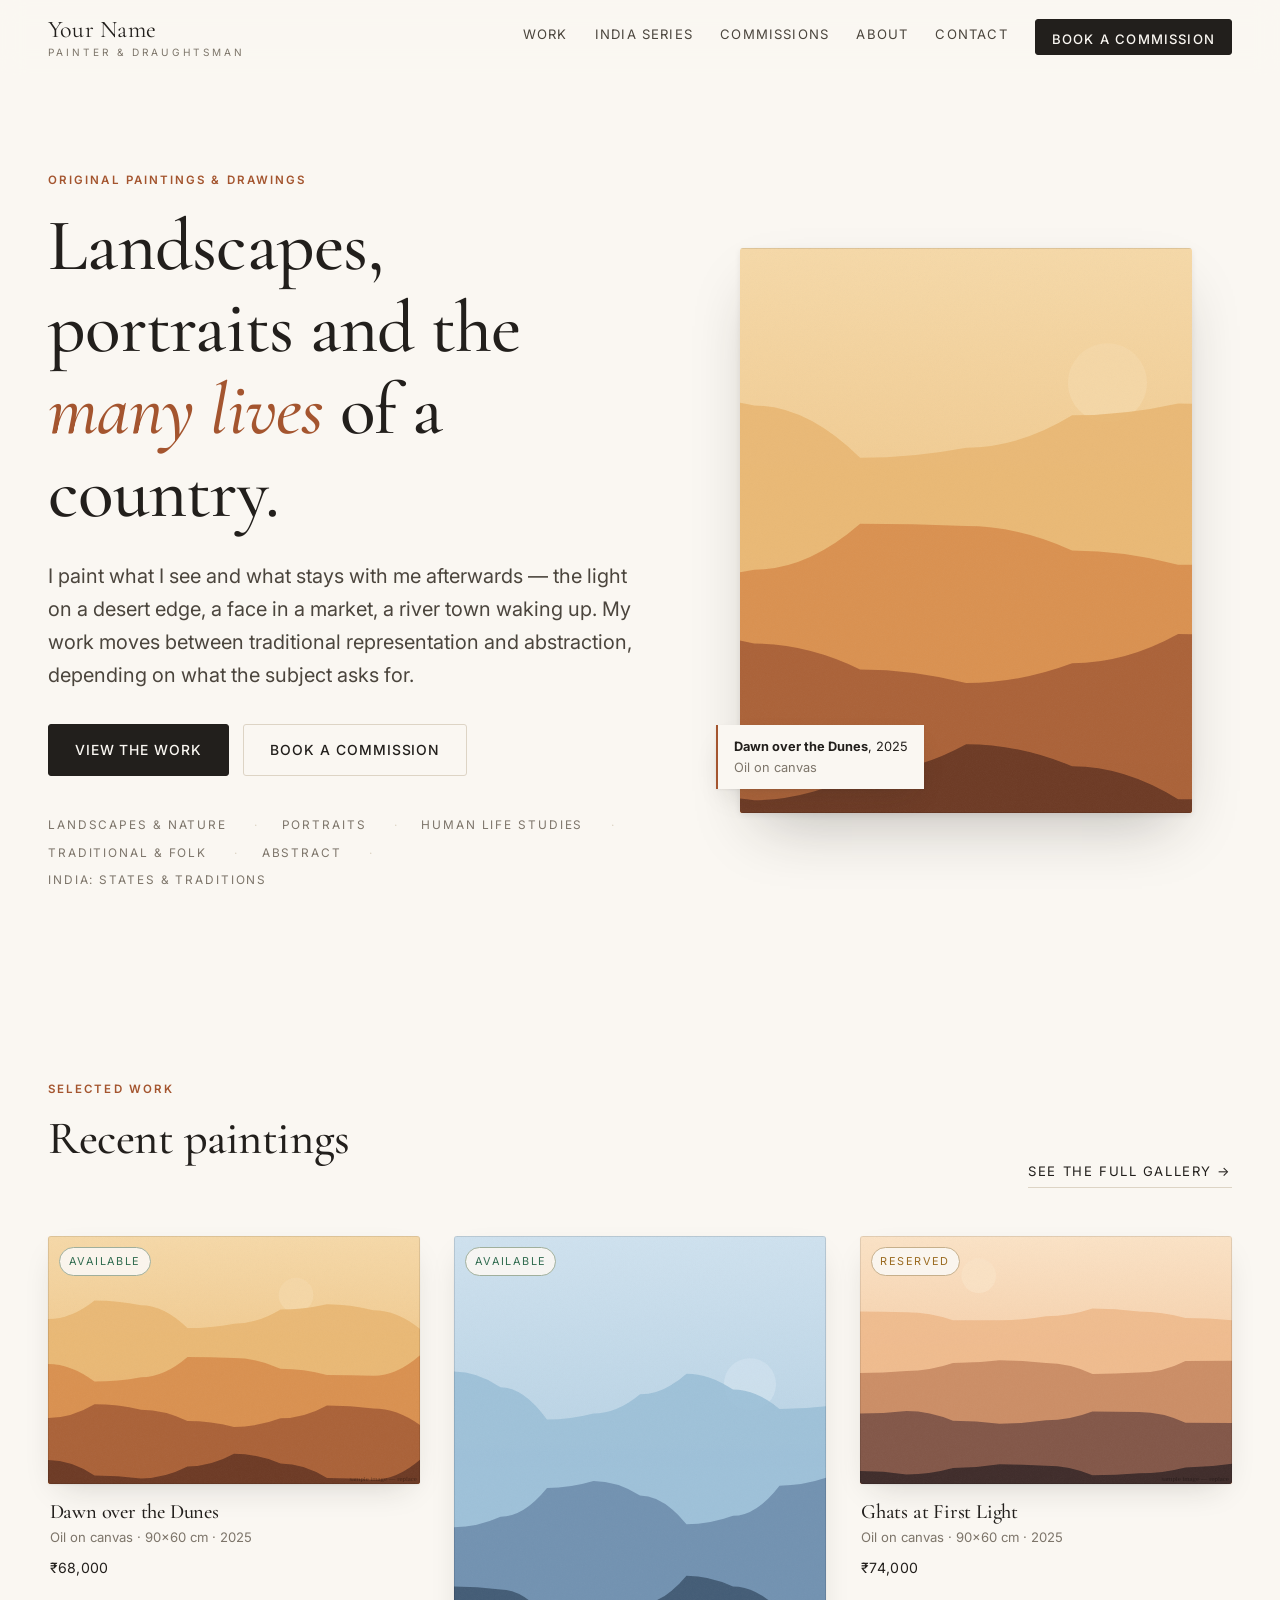
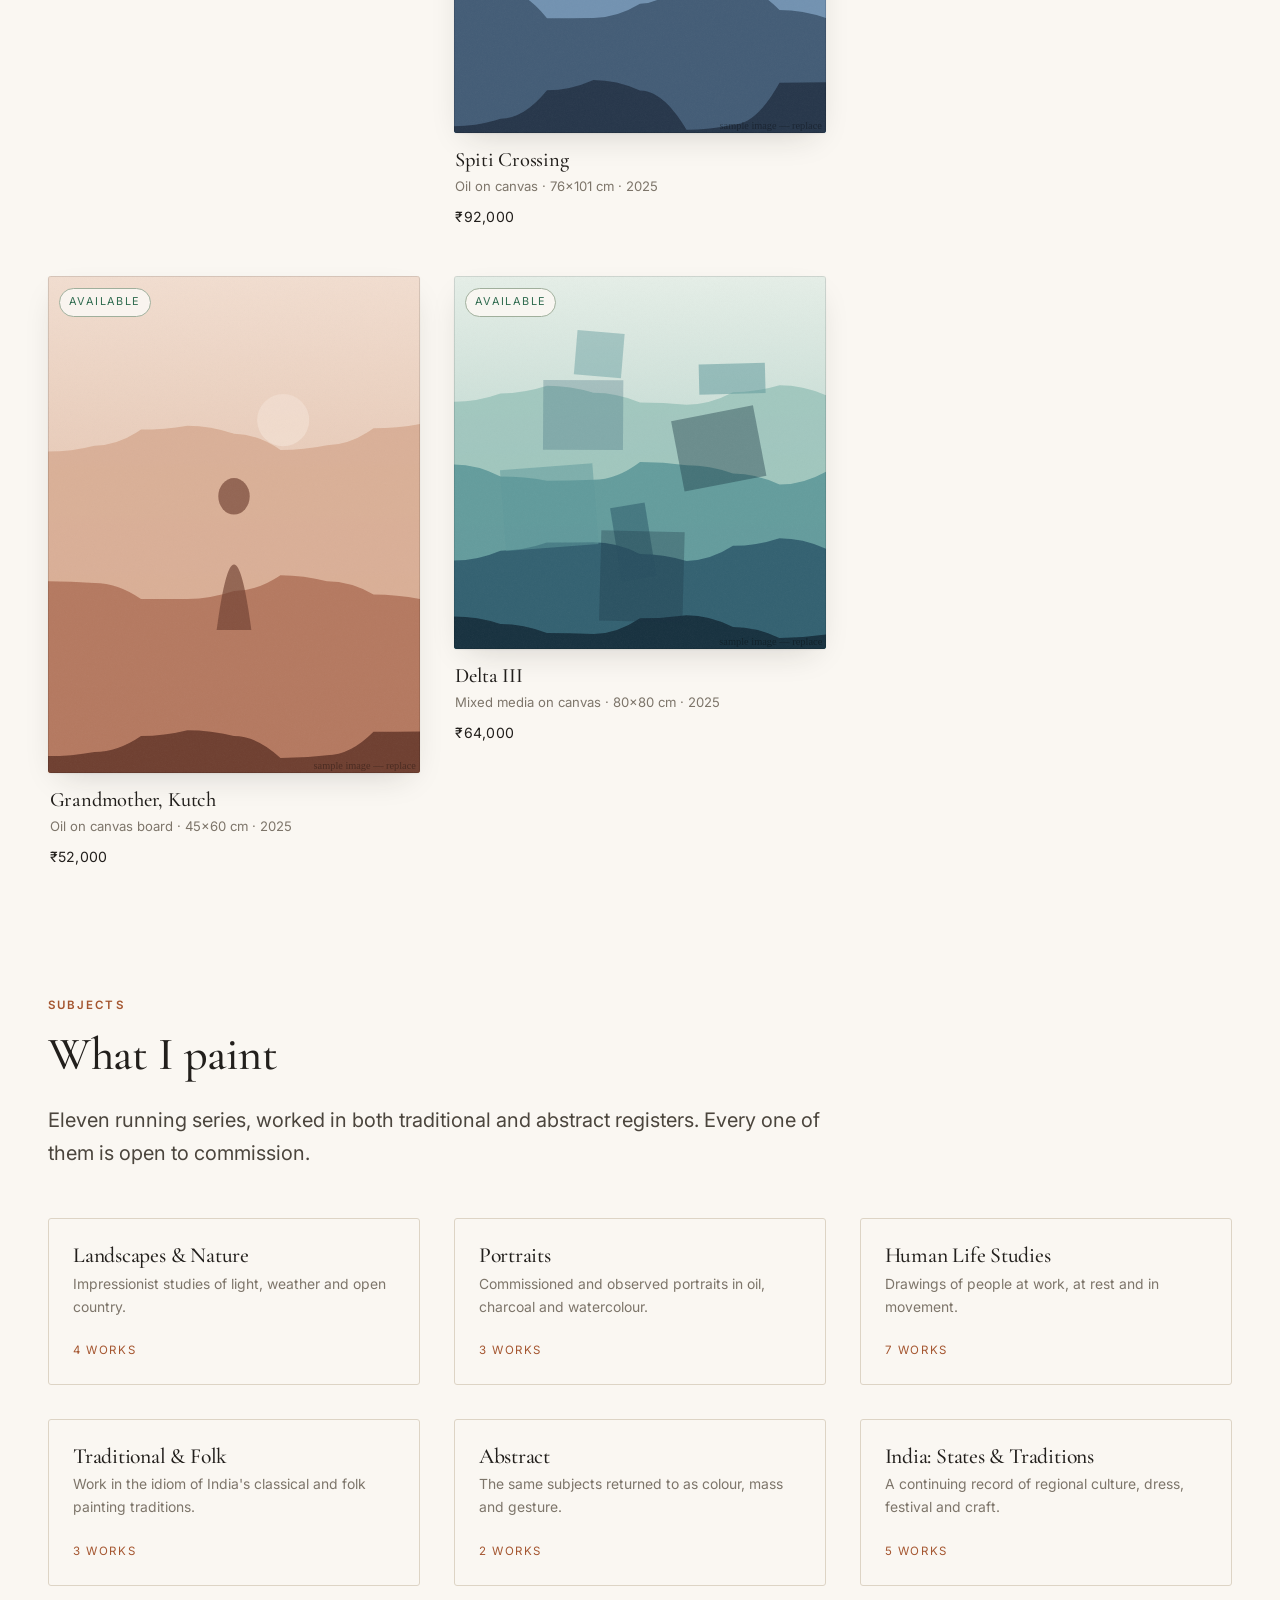
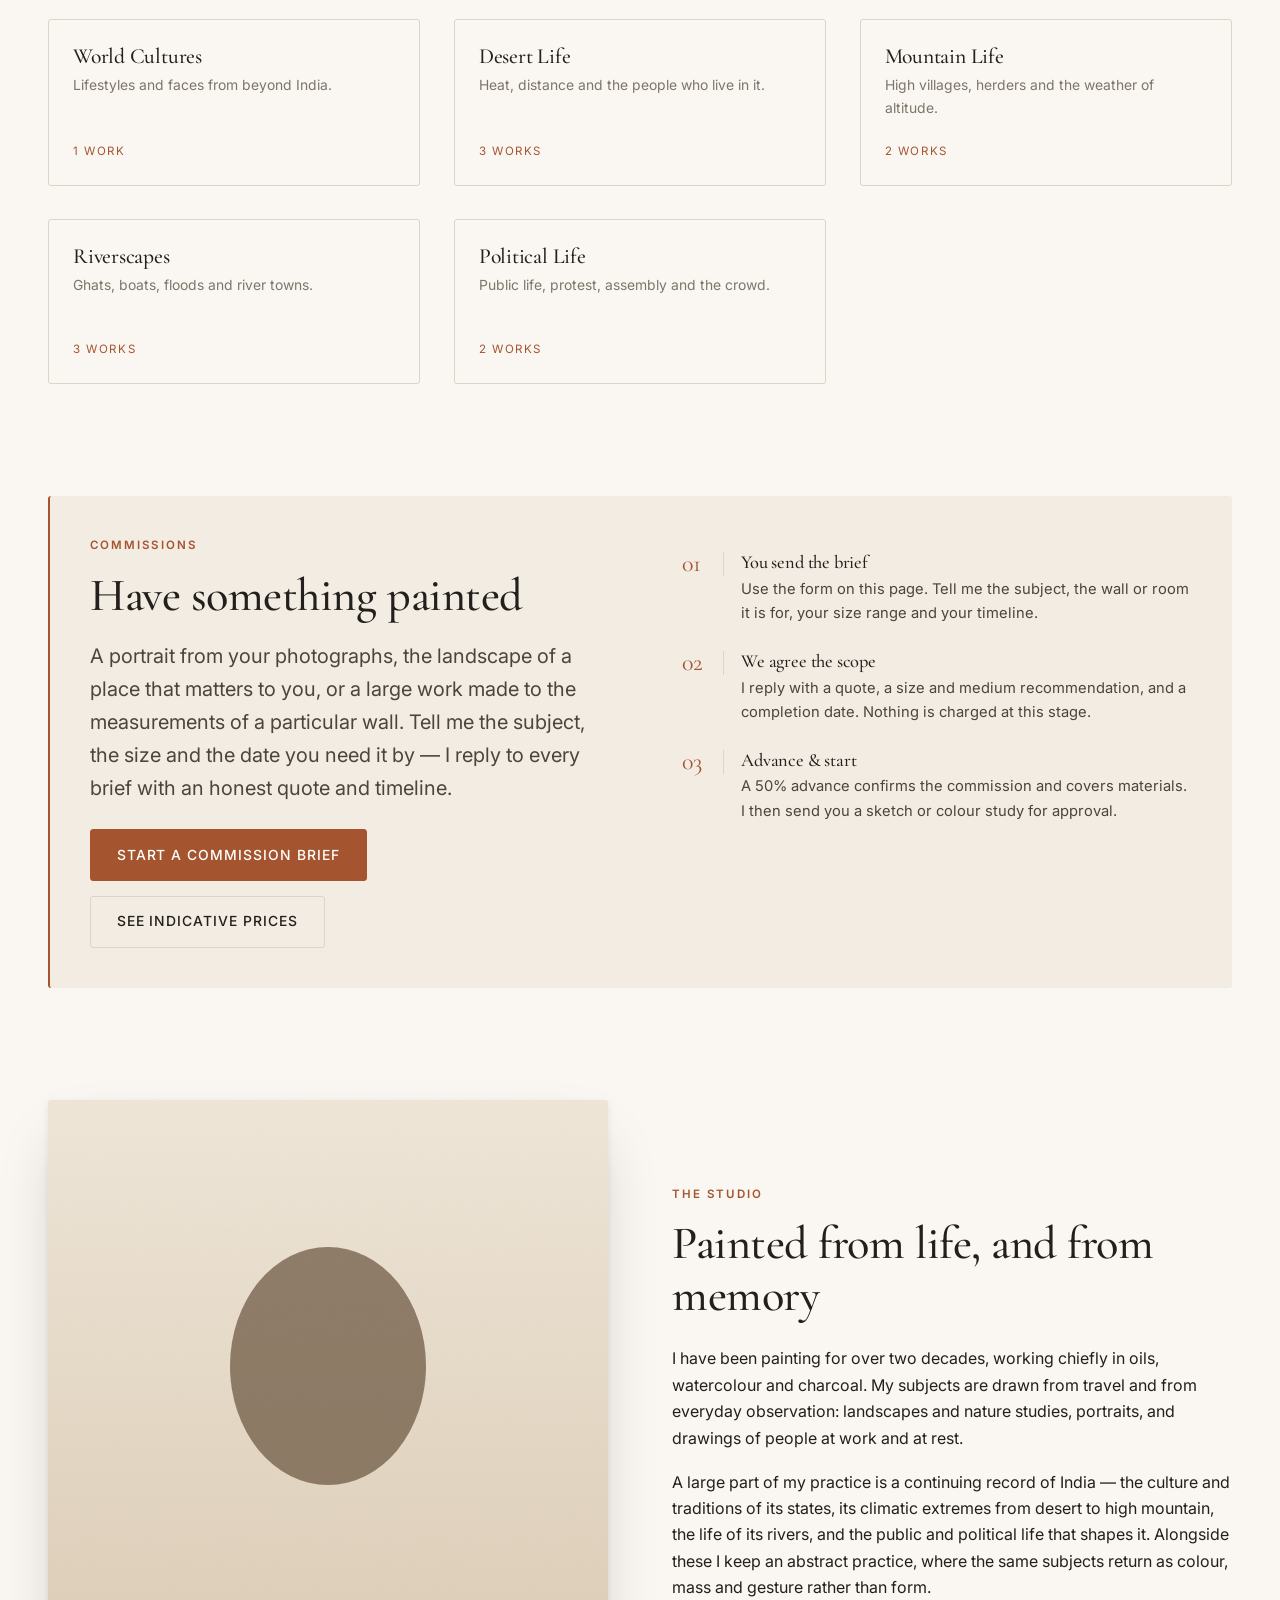
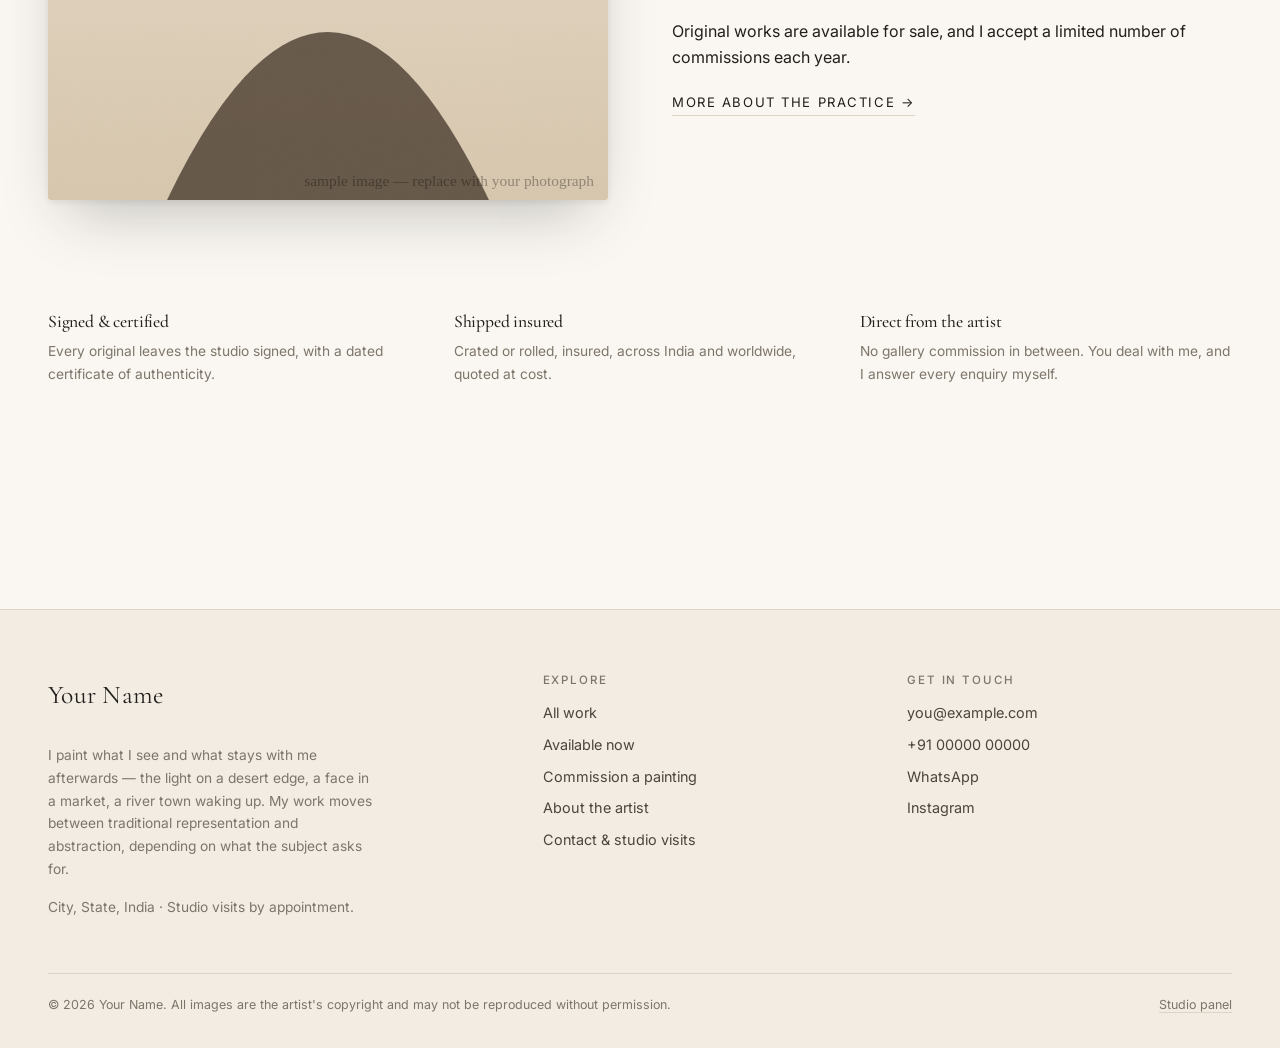
==== site/index.html @ 357b9ee1 "Add artist portfolio site with commission booking and studio panel A complete website for a working " ====
<!doctype html>
<html lang="en">
<head>
  <meta charset="utf-8">
  <meta name="viewport" content="width=device-width, initial-scale=1">
  <title>Original paintings & commissions — landscapes, portraits, Indian life</title>
  <meta name="description" content="Original oil, watercolour and charcoal work: landscapes and nature, portraits, human life studies, India's regional cultures, deserts, mountains, rivers and public life. Works for sale and commissions accepted.">
  <meta property="og:title" content="Original paintings & commissions — landscapes, portraits, Indian life">
  <meta property="og:description" content="Original oil, watercolour and charcoal work: landscapes and nature, portraits, human life studies, India's regional cultures, deserts, mountains, rivers and public life. Works for sale and commissions accepted.">
  <meta property="og:type" content="website">
  <link rel="icon" href="data:image/svg+xml,%3Csvg xmlns='http://www.w3.org/2000/svg' viewBox='0 0 32 32'%3E%3Crect width='32' height='32' fill='%23faf7f2'/%3E%3Ccircle cx='16' cy='13' r='7' fill='%23a4552f'/%3E%3Cpath d='M4 28 Q16 14 28 28 Z' fill='%23221f1c'/%3E%3C/svg%3E">
  <link rel="preconnect" href="https://fonts.googleapis.com">
  <link rel="preconnect" href="https://fonts.gstatic.com" crossorigin>
  <link href="https://fonts.googleapis.com/css2?family=Cormorant+Garamond:ital,wght@0,400;0,500;0,600;1,400&family=Inter:wght@400;500;600&display=swap" rel="stylesheet">
  <link rel="stylesheet" href="assets/css/style.css">
</head>
<body>
<a class="visually-hidden" href="#main">Skip to content</a>

<header class="site-header">
  <div class="wrap site-header__inner">
    <a class="brand" href="index.html">
      <span class="brand__name" data-site="artist.name">Your Name</span>
      <span class="brand__role">Painter &amp; Draughtsman</span>
    </a>
    <button class="nav-toggle" aria-expanded="false" aria-controls="nav" aria-label="Menu">
      <span></span><span></span><span></span>
    </button>
    <nav class="nav" id="nav" aria-label="Main">
      <a href="gallery.html">Work</a>
      <a href="gallery.html?theme=india-states">India Series</a>
      <a href="commission.html">Commissions</a>
      <a href="about.html">About</a>
      <a href="contact.html">Contact</a>
      <a class="btn btn--sm" href="commission.html">Book a Commission</a>
    </nav>
  </div>
</header>

<main id="main">

<section class="hero">
  <div class="wrap hero__grid">
    <div>
      <span class="eyebrow">Original paintings &amp; drawings</span>
      <h1>Landscapes, portraits and the <em>many lives</em> of a country.</h1>
      <p class="lede" data-site="artist.shortBio">
        I paint what I see and what stays with me afterwards.
      </p>
      <div class="hero__actions">
        <a class="btn" href="gallery.html">View the work</a>
        <a class="btn btn--ghost" href="commission.html">Book a commission</a>
      </div>
      <div class="hero__marquee" id="hero-themes"></div>
    </div>
    <figure class="hero__figure" id="hero-figure">
      <img src="images/works/ghats-at-first-light.svg" alt="Featured painting">
      <figcaption class="hero__caption"></figcaption>
    </figure>
  </div>
</section>

<section class="section">
  <div class="wrap">
    <div class="section-head head-row reveal">
      <div>
        <span class="eyebrow">Selected work</span>
        <h2>Recent paintings</h2>
      </div>
      <a class="link-arrow" href="gallery.html">See the full gallery</a>
    </div>
    <div class="grid grid--3" id="featured-grid"></div>
  </div>
</section>

<section class="section">
  <div class="wrap">
    <div class="section-head reveal">
      <span class="eyebrow">Subjects</span>
      <h2>What I paint</h2>
      <p class="lede">Eleven running series, worked in both traditional and abstract registers.
        Every one of them is open to commission.</p>
    </div>
    <div class="grid grid--3" id="theme-grid"></div>
  </div>
</section>

<section class="section">
  <div class="wrap">
    <div class="panel panel--edge reveal">
      <div class="head-row" style="align-items:flex-start">
        <div style="max-width:52ch">
          <span class="eyebrow">Commissions</span>
          <h2 style="margin-bottom:.4em">Have something painted</h2>
          <p class="lede">A portrait from your photographs, the landscape of a place that matters
            to you, or a large work made to the measurements of a particular wall. Tell me the
            subject, the size and the date you need it by — I reply to every brief with an honest
            quote and timeline.</p>
          <div class="hero__actions" style="margin-top:1.5rem">
            <a class="btn btn--accent" href="commission.html">Start a commission brief</a>
            <a class="btn btn--ghost" href="commission.html#pricing">See indicative prices</a>
          </div>
        </div>
        <ol class="steps" style="flex:1;min-width:min(340px,100%)" id="home-steps"></ol>
      </div>
    </div>
  </div>
</section>

<section class="section">
  <div class="wrap">
    <div class="grid grid--2 reveal" style="align-items:center;gap:clamp(2rem,5vw,4rem)">
      <img src="images/ui/artist.svg" alt="The artist in the studio"
           style="border-radius:3px;box-shadow:var(--shadow-lift);aspect-ratio:4/5;object-fit:cover;width:100%"
           data-site-attr="src:artist.portrait|">
      <div>
        <span class="eyebrow">The studio</span>
        <h2>Painted from life, and from memory</h2>
        <div data-site-html="artist.longBio"><p>Bio.</p></div>
        <a class="link-arrow" href="about.html">More about the practice</a>
      </div>
    </div>
  </div>
</section>

<section class="section">
  <div class="wrap">
    <div class="grid grid--3 reveal">
      <div><h3 style="font-size:1.1rem">Signed &amp; certified</h3><p class="small muted">Every original leaves the studio signed, with a dated certificate of authenticity.</p></div>
      <div><h3 style="font-size:1.1rem">Shipped insured</h3><p class="small muted">Crated or rolled, insured, across India and worldwide, quoted at cost.</p></div>
      <div><h3 style="font-size:1.1rem">Direct from the artist</h3><p class="small muted">No gallery commission in between. You deal with me, and I answer every enquiry myself.</p></div>
    </div>
  </div>
</section>
</main>

<footer class="site-footer">
  <div class="wrap">
    <div class="footer__grid">
      <div>
        <p class="brand__name serif" style="font-size:1.6rem" data-site="artist.name">Your Name</p>
        <p class="small muted" style="max-width:36ch" data-site="artist.shortBio">Painter.</p>
        <p class="small muted"><span data-site="artist.location">City, India</span> · <span data-site="artist.studioNote">Studio visits by appointment.</span></p>
      </div>
      <div>
        <h4>Explore</h4>
        <ul class="footer__links">
          <li><a href="gallery.html">All work</a></li>
          <li><a href="gallery.html?status=available">Available now</a></li>
          <li><a href="commission.html">Commission a painting</a></li>
          <li><a href="about.html">About the artist</a></li>
          <li><a href="contact.html">Contact &amp; studio visits</a></li>
        </ul>
      </div>
      <div>
        <h4>Get in touch</h4>
        <ul class="footer__links">
          <li><a data-site-attr="href:contact.email|mailto:" data-site-fill href="mailto:you@example.com">you@example.com</a></li>
          <li><a data-site-attr="href:contact.phone|tel:" data-site-fill href="tel:">Phone</a></li>
          <li><a data-site-attr="href:contact.whatsapp|https://wa.me/" href="#">WhatsApp</a></li>
          <li><a data-site-attr="href:contact.instagram|" href="#">Instagram</a></li>
        </ul>
      </div>
    </div>
    <div class="footer__bottom">
      <span>© <span id="year">2026</span> <span data-site="artist.name">Your Name</span>. All images are the artist's copyright and may not be reproduced without permission.</span>
      <span><a href="admin.html">Studio panel</a></span>
    </div>
  </div>
</footer>

<script src="data/site.js"></script>
<script src="data/artworks.js"></script>
<script src="assets/js/app.js"></script>

<script>
(function () {
  var S = window.Studio, works = S.works();

  // Hero: the newest featured work
  var featured = works.filter(function (w) { return w.featured; });
  var hero = featured[0] || works[0];
  if (hero) {
    var fig = document.getElementById("hero-figure");
    fig.querySelector("img").src = hero.image;
    fig.querySelector("img").alt = hero.title + " — " + hero.medium;
    fig.querySelector("figcaption").innerHTML =
      "<strong>" + S.esc(hero.title) + "</strong>, " + S.esc(hero.year) + "<br>" +
      '<span class="muted">' + S.esc(hero.medium) + "</span>";
    fig.style.cursor = "zoom-in";
    fig.addEventListener("click", function () { S.lightbox(hero.image, hero.title + " — " + hero.medium); });
  }

  // Hero theme list
  document.getElementById("hero-themes").innerHTML =
    (S.site.themes || []).slice(0, 6).map(function (t) { return "<span>" + S.esc(t.name) + "</span>"; }).join("");

  // Featured grid
  var pick = (featured.length ? featured : works).slice(0, 6);
  S.renderCards(document.getElementById("featured-grid"), pick);

  // Theme grid with live counts
  document.getElementById("theme-grid").innerHTML = (S.site.themes || []).map(function (t) {
    var n = S.countByTheme(t.id);
    return '<a class="theme-card reveal" href="gallery.html?theme=' + encodeURIComponent(t.id) + '">' +
      '<div><h3 class="theme-card__name">' + S.esc(t.name) + "</h3>" +
      '<p class="theme-card__blurb">' + S.esc(t.blurb) + "</p></div>" +
      '<span class="theme-card__count">' + (n ? n + (n === 1 ? " work" : " works") : "Open to commission") + "</span></a>";
  }).join("");

  // Commission steps preview
  document.getElementById("home-steps").innerHTML =
    (S.site.commissionSteps || []).slice(0, 3).map(function (s) {
      return '<li class="step"><div><h3>' + S.esc(s.title) + "</h3><p>" + S.esc(s.text) + "</p></div></li>";
    }).join("");

  S.reveal(document);
})();
</script>

</body>
</html>
---- site/assets/css/style.css ----
/* =============================================================================
   Studio site — design system
   A quiet gallery aesthetic: warm paper, ink text, one earth accent.
   The paintings supply the colour; the interface stays out of their way.
   ========================================================================== */

/* --- Tokens ------------------------------------------------------------- */
:root {
  --paper:        #faf7f2;
  --paper-2:      #f2ece2;
  --paper-3:      #e8e0d3;
  --ink:          #221f1c;
  --ink-2:        #4b453d;
  --ink-3:        #7d756a;
  --rule:         #ddd4c5;
  --accent:       #a4552f;   /* terracotta */
  --accent-soft:  #f0dfd3;
  --gold:         #9a7b3f;
  --ok:           #2f6b4f;
  --warn:         #9a6a1f;
  --shadow:       0 1px 2px rgba(34,31,28,.06), 0 12px 32px -12px rgba(34,31,28,.18);
  --shadow-lift:  0 2px 6px rgba(34,31,28,.08), 0 28px 60px -20px rgba(34,31,28,.28);

  --serif: "Cormorant Garamond", Georgia, "Times New Roman", serif;
  --sans:  "Inter", -apple-system, BlinkMacSystemFont, "Segoe UI", Roboto, "Helvetica Neue", Arial, sans-serif;

  --wrap: 1200px;
  --gutter: clamp(1.15rem, 4vw, 3rem);
  --radius: 3px;
  --t: 240ms cubic-bezier(.4, 0, .2, 1);
}

@media (prefers-color-scheme: dark) {
  :root:not([data-theme="light"]) {
    --paper: #16140f; --paper-2: #1e1b16; --paper-3: #262119;
    --ink: #f0ebe2; --ink-2: #c9c1b4; --ink-3: #948b7d;
    --rule: #332d24; --accent: #d9834f; --accent-soft: #3a2a1e;
    --gold: #c4a464; --ok: #6bbf94; --warn: #d9a441;
    --shadow: 0 1px 2px rgba(0,0,0,.5), 0 12px 32px -12px rgba(0,0,0,.7);
    --shadow-lift: 0 2px 6px rgba(0,0,0,.5), 0 28px 60px -20px rgba(0,0,0,.8);
  }
}

/* --- Reset -------------------------------------------------------------- */
*, *::before, *::after { box-sizing: border-box; }
/* class rules like .btn set display, which would otherwise beat the browser's
   own [hidden] rule and leave "hidden" elements on screen. */
[hidden] { display: none !important; }
html { -webkit-text-size-adjust: 100%; scroll-behavior: smooth; }
@media (prefers-reduced-motion: reduce) {
  html { scroll-behavior: auto; }
  *, *::before, *::after { animation-duration: .01ms !important; transition-duration: .01ms !important; }
}
body {
  margin: 0; background: var(--paper); color: var(--ink);
  font-family: var(--sans); font-size: 16px; line-height: 1.65;
  -webkit-font-smoothing: antialiased; overflow-x: hidden;
}
img, svg, video { max-width: 100%; height: auto; display: block; }
a { color: inherit; text-decoration-color: var(--rule); text-underline-offset: .22em; }
a:hover { text-decoration-color: var(--accent); }
button, input, select, textarea { font: inherit; color: inherit; }
:focus-visible { outline: 2px solid var(--accent); outline-offset: 3px; border-radius: 2px; }

/* --- Typography --------------------------------------------------------- */
h1, h2, h3, h4 { font-family: var(--serif); font-weight: 500; line-height: 1.12; margin: 0 0 .5em; letter-spacing: -.01em; }
h1 { font-size: clamp(2.4rem, 6.5vw, 4.6rem); }
h2 { font-size: clamp(1.85rem, 4vw, 2.9rem); }
h3 { font-size: clamp(1.25rem, 2.2vw, 1.6rem); }
p  { margin: 0 0 1.1em; }
.lede { font-size: clamp(1.05rem, 1.7vw, 1.25rem); color: var(--ink-2); max-width: 62ch; }
.eyebrow {
  font-size: .72rem; letter-spacing: .18em; text-transform: uppercase;
  color: var(--accent); font-weight: 600; margin: 0 0 .9rem; display: block;
}
.muted { color: var(--ink-3); }
.small { font-size: .86rem; }
.serif { font-family: var(--serif); }
.center { text-align: center; }
.visually-hidden {
  position: absolute; width: 1px; height: 1px; padding: 0; margin: -1px;
  overflow: hidden; clip: rect(0 0 0 0); white-space: nowrap; border: 0;
}

/* --- Layout ------------------------------------------------------------- */
.wrap { width: min(var(--wrap), 100% - var(--gutter) * 2); margin-inline: auto; }
.wrap-narrow { width: min(760px, 100% - var(--gutter) * 2); margin-inline: auto; }
.section { padding: clamp(3.5rem, 9vw, 7rem) 0; }
.section + .section { padding-top: 0; }
.section-head { margin-bottom: clamp(1.8rem, 4vw, 3rem); }
.section-head .lede { margin-bottom: 0; }
.head-row { display: flex; align-items: flex-end; justify-content: space-between; gap: 2rem; flex-wrap: wrap; }
.rule { border: 0; border-top: 1px solid var(--rule); margin: 0; }
.stack > * + * { margin-top: 1.1rem; }

/* --- Buttons ------------------------------------------------------------ */
.btn {
  display: inline-flex; align-items: center; justify-content: center; gap: .55rem;
  padding: .85rem 1.6rem; border: 1px solid var(--ink); border-radius: var(--radius);
  background: var(--ink); color: var(--paper); cursor: pointer;
  font-size: .87rem; letter-spacing: .07em; text-transform: uppercase; font-weight: 500;
  text-decoration: none; transition: background var(--t), color var(--t), border-color var(--t), transform var(--t);
}
.btn:hover { background: var(--accent); border-color: var(--accent); color: #fff; transform: translateY(-1px); }
.btn--ghost { background: transparent; color: var(--ink); border-color: var(--rule); }
.btn--ghost:hover { background: transparent; border-color: var(--accent); color: var(--accent); }
.btn--accent { background: var(--accent); border-color: var(--accent); color: #fff; }
.btn--accent:hover { background: var(--ink); border-color: var(--ink); }
.btn--sm { padding: .55rem 1rem; font-size: .74rem; }
.btn[disabled], .btn[aria-disabled="true"] { opacity: .5; pointer-events: none; }
.link-arrow {
  font-size: .82rem; letter-spacing: .12em; text-transform: uppercase;
  text-decoration: none; border-bottom: 1px solid var(--rule); padding-bottom: .28rem;
  white-space: nowrap; transition: border-color var(--t), color var(--t);
}
.link-arrow:hover { color: var(--accent); border-color: var(--accent); }
.link-arrow::after { content: " →"; }

/* --- Header ------------------------------------------------------------- */
.site-header {
  position: sticky; top: 0; z-index: 60;
  background: color-mix(in srgb, var(--paper) 88%, transparent);
  backdrop-filter: blur(12px); border-bottom: 1px solid transparent;
  transition: border-color var(--t), background var(--t);
}
.site-header.is-stuck { border-bottom-color: var(--rule); }
.site-header__inner { display: flex; align-items: center; justify-content: space-between; gap: 1.5rem; padding: 1.05rem 0; }
.brand { display: flex; flex-direction: column; text-decoration: none; line-height: 1.05; }
.brand__name { font-family: var(--serif); font-size: 1.5rem; letter-spacing: .01em; }
.brand__role { font-size: .63rem; letter-spacing: .3em; text-transform: uppercase; color: var(--ink-3); margin-top: .3rem; }
.nav { display: flex; align-items: center; gap: 1.7rem; }
.nav a {
  text-decoration: none; font-size: .82rem; letter-spacing: .09em; text-transform: uppercase;
  color: var(--ink-2); padding-bottom: .2rem; border-bottom: 1px solid transparent; transition: color var(--t), border-color var(--t);
}
.nav a:hover, .nav a[aria-current="page"] { color: var(--ink); border-bottom-color: var(--accent); }
/* the call-to-action in the header is a button first and a nav link second */
.nav a.btn { color: var(--paper); border-bottom-color: var(--ink); }
.nav a.btn:hover, .nav a.btn[aria-current="page"] { color: #fff; border-bottom-color: var(--accent); }
.nav-toggle { display: none; background: none; border: 1px solid var(--rule); border-radius: var(--radius); padding: .5rem .7rem; cursor: pointer; }
.nav-toggle span { display: block; width: 18px; height: 1.5px; background: var(--ink); }
.nav-toggle span + span { margin-top: 4px; }
@media (max-width: 900px) {
  .nav-toggle { display: block; }
  .nav {
    position: fixed; inset: 64px 0 auto; flex-direction: column; align-items: flex-start;
    gap: 0; background: var(--paper); border-bottom: 1px solid var(--rule);
    padding: .5rem var(--gutter) 1.5rem; transform: translateY(-120%); transition: transform var(--t);
    max-height: calc(100vh - 64px); overflow-y: auto;
  }
  .nav.is-open { transform: translateY(0); }
  .nav a { width: 100%; padding: .95rem 0; border-bottom: 1px solid var(--rule); font-size: .95rem; }
  .nav .btn { margin-top: 1rem; width: 100%; }
}

/* --- Hero --------------------------------------------------------------- */
.hero { position: relative; padding: clamp(3rem, 8vw, 6rem) 0 clamp(2.5rem, 6vw, 5rem); }
.hero__grid { display: grid; grid-template-columns: 1.05fr .95fr; gap: clamp(2rem, 5vw, 4.5rem); align-items: center; }
@media (max-width: 900px) { .hero__grid { grid-template-columns: 1fr; } }
.hero h1 { margin-bottom: .35em; }
.hero h1 em { font-style: italic; color: var(--accent); }
.hero__actions { display: flex; gap: .9rem; flex-wrap: wrap; margin-top: 2rem; }
.hero__figure { position: relative; }
.hero__figure img {
  width: 100%; aspect-ratio: 4 / 5; object-fit: cover;
  box-shadow: var(--shadow-lift); border-radius: var(--radius);
}
.hero__caption {
  position: absolute; left: -1.5rem; bottom: 1.5rem; background: var(--paper);
  border-left: 2px solid var(--accent); padding: .7rem 1rem; box-shadow: var(--shadow);
  font-size: .8rem; max-width: 62%;
}
@media (max-width: 560px) { .hero__caption { left: 0; max-width: 88%; } }
.hero__marquee {
  display: flex; flex-wrap: wrap; gap: .5rem 1.4rem; margin-top: 2.5rem;
  font-size: .74rem; letter-spacing: .16em; text-transform: uppercase; color: var(--ink-3);
}
.hero__marquee span::after { content: " ·"; margin-left: 1.4rem; color: var(--rule); }
.hero__marquee span:last-child::after { content: ""; }

/* --- Gallery grid ------------------------------------------------------- */
.grid { display: grid; gap: clamp(1.2rem, 2.6vw, 2.2rem); grid-template-columns: repeat(auto-fill, minmax(min(280px, 100%), 1fr)); }
.grid--3 { grid-template-columns: repeat(auto-fill, minmax(min(320px, 100%), 1fr)); }
.grid--2 { grid-template-columns: repeat(auto-fill, minmax(min(420px, 100%), 1fr)); }

.card { display: flex; flex-direction: column; text-decoration: none; }
.card__frame {
  position: relative; overflow: hidden; background: var(--paper-2);
  border-radius: var(--radius); box-shadow: var(--shadow);
}
.card__frame img { width: 100%; transition: transform 700ms cubic-bezier(.2,.8,.2,1); }
.card:hover .card__frame img { transform: scale(1.035); }
.card__frame::after {
  content: ""; position: absolute; inset: 0; box-shadow: inset 0 0 0 1px rgba(0,0,0,.06);
  border-radius: var(--radius); pointer-events: none;
}
.card__body { padding: .95rem .1rem 0; }
.card__title { font-family: var(--serif); font-size: 1.28rem; line-height: 1.2; margin: 0 0 .2rem; }
.card__meta { font-size: .82rem; color: var(--ink-3); margin: 0; }
.card__price { font-size: .88rem; margin-top: .45rem; letter-spacing: .02em; }
.card__price .sold { color: var(--ink-3); }

.tag {
  display: inline-flex; align-items: center; gap: .35rem; font-size: .68rem;
  letter-spacing: .13em; text-transform: uppercase; padding: .28rem .55rem;
  border: 1px solid var(--rule); border-radius: 999px; color: var(--ink-3); background: var(--paper);
}
.tag--available { color: var(--ok); border-color: color-mix(in srgb, var(--ok) 35%, var(--rule)); }
.tag--sold { color: var(--ink-3); }
.tag--reserved { color: var(--warn); border-color: color-mix(in srgb, var(--warn) 35%, var(--rule)); }
.tag--nfs { color: var(--ink-3); }
.card__frame .tag { position: absolute; top: .7rem; left: .7rem; background: color-mix(in srgb, var(--paper) 92%, transparent); backdrop-filter: blur(6px); }

/* --- Theme grid --------------------------------------------------------- */
.theme-card {
  display: flex; flex-direction: column; justify-content: space-between; gap: 1.4rem;
  padding: 1.5rem; border: 1px solid var(--rule); border-radius: var(--radius);
  text-decoration: none; background: var(--paper); transition: border-color var(--t), transform var(--t), box-shadow var(--t);
  min-height: 165px;
}
.theme-card:hover { border-color: var(--accent); transform: translateY(-2px); box-shadow: var(--shadow); }
.theme-card__name { font-family: var(--serif); font-size: 1.35rem; margin: 0 0 .35rem; }
.theme-card__blurb { font-size: .87rem; color: var(--ink-3); margin: 0; }
.theme-card__count { font-size: .72rem; letter-spacing: .14em; text-transform: uppercase; color: var(--accent); }

/* --- Filter bar --------------------------------------------------------- */
.filters { border-block: 1px solid var(--rule); padding: 1.1rem 0; margin-bottom: 2.2rem; position: sticky; top: 66px; background: color-mix(in srgb, var(--paper) 94%, transparent); backdrop-filter: blur(10px); z-index: 40; }
.filters__row { display: flex; align-items: center; gap: .6rem; flex-wrap: wrap; }
.chip {
  border: 1px solid var(--rule); background: transparent; border-radius: 999px;
  padding: .45rem .95rem; font-size: .78rem; cursor: pointer; color: var(--ink-2);
  transition: all var(--t); white-space: nowrap;
}
.chip:hover { border-color: var(--accent); color: var(--accent); }
.chip[aria-pressed="true"] { background: var(--ink); border-color: var(--ink); color: var(--paper); }
.select, .input, .textarea {
  border: 1px solid var(--rule); background: var(--paper); border-radius: var(--radius);
  padding: .6rem .8rem; font-size: .87rem; transition: border-color var(--t), box-shadow var(--t);
}
.select:focus, .input:focus, .textarea:focus { border-color: var(--accent); box-shadow: 0 0 0 3px var(--accent-soft); outline: none; }
.filters__count { margin-left: auto; font-size: .8rem; color: var(--ink-3); }
@media (max-width: 700px) { .filters { position: static; } .filters__count { margin-left: 0; width: 100%; } }

/* --- Artwork detail ----------------------------------------------------- */
.work { display: grid; grid-template-columns: minmax(0, 1.25fr) minmax(0, .75fr); gap: clamp(2rem, 5vw, 4.5rem); align-items: start; }
@media (max-width: 900px) { .work { grid-template-columns: 1fr; } }
.work__image { position: relative; background: var(--paper-2); border-radius: var(--radius); box-shadow: var(--shadow-lift); overflow: hidden; cursor: zoom-in; }
.work__aside { position: sticky; top: 100px; }
@media (max-width: 900px) { .work__aside { position: static; } }
.spec { width: 100%; border-collapse: collapse; margin: 1.4rem 0; font-size: .9rem; }
.spec th, .spec td { text-align: left; padding: .62rem 0; border-bottom: 1px solid var(--rule); vertical-align: top; }
.spec th { font-weight: 500; color: var(--ink-3); width: 40%; font-size: .8rem; letter-spacing: .06em; text-transform: uppercase; }
.price-line { font-family: var(--serif); font-size: 2rem; margin: .3rem 0 .1rem; }
.terms { font-size: .82rem; color: var(--ink-3); padding-left: 1.1rem; margin: 1.2rem 0 0; }
.terms li { margin-bottom: .35rem; }

/* --- Forms -------------------------------------------------------------- */
.form { display: grid; gap: 1.6rem; }
.fieldset { border: 0; padding: 0; margin: 0; display: grid; gap: 1rem; }
.fieldset__legend {
  font-size: .72rem; letter-spacing: .18em; text-transform: uppercase; color: var(--accent);
  font-weight: 600; padding: 0; margin-bottom: .2rem;
}
.field { display: grid; gap: .4rem; }
.field > label, .field > .field__label { font-size: .84rem; color: var(--ink-2); font-weight: 500; }
.field .hint { font-size: .78rem; color: var(--ink-3); }
.field .input, .field .select, .field .textarea { width: 100%; }
.textarea { min-height: 130px; resize: vertical; font-family: inherit; }
.row { display: grid; gap: 1rem; grid-template-columns: 1fr 1fr; }
.row--3 { grid-template-columns: repeat(3, 1fr); }
@media (max-width: 640px) { .row, .row--3 { grid-template-columns: 1fr; } }
.choices { display: flex; flex-wrap: wrap; gap: .5rem; }
.choice { position: relative; }
.choice input { position: absolute; opacity: 0; inset: 0; cursor: pointer; }
.choice span {
  display: block; border: 1px solid var(--rule); border-radius: 999px; padding: .5rem 1rem;
  font-size: .82rem; cursor: pointer; transition: all var(--t);
}
.choice input:checked + span { background: var(--ink); border-color: var(--ink); color: var(--paper); }
.choice input:focus-visible + span { outline: 2px solid var(--accent); outline-offset: 2px; }
.check { display: flex; gap: .65rem; align-items: flex-start; font-size: .85rem; color: var(--ink-2); }
.check input { margin-top: .28rem; accent-color: var(--accent); }
.form__note { font-size: .82rem; color: var(--ink-3); }
.form-status { padding: 1rem 1.15rem; border-radius: var(--radius); font-size: .9rem; display: none; }
.form-status.is-ok { display: block; background: var(--accent-soft); border-left: 3px solid var(--ok); }
.form-status.is-err { display: block; background: var(--accent-soft); border-left: 3px solid var(--accent); }
.form-status.is-info { display: block; background: var(--paper-2); border-left: 3px solid var(--ink-3); }
.error-text { color: var(--accent); font-size: .78rem; }
.input[aria-invalid="true"], .textarea[aria-invalid="true"], .select[aria-invalid="true"] { border-color: var(--accent); }

/* --- Process / steps ---------------------------------------------------- */
.steps { counter-reset: step; display: grid; gap: 1.6rem; }
.step { display: grid; grid-template-columns: auto 1fr; gap: 1.1rem; align-items: start; }
.step::before {
  counter-increment: step; content: counter(step, decimal-leading-zero);
  font-family: var(--serif); font-size: 1.5rem; color: var(--accent); line-height: 1;
  border-right: 1px solid var(--rule); padding-right: 1.1rem; min-width: 2.6rem;
}
.step h3 { font-size: 1.15rem; margin-bottom: .25rem; }
.step p { margin: 0; font-size: .92rem; color: var(--ink-2); }

/* --- Tables ------------------------------------------------------------- */
.table-scroll { overflow-x: auto; }
.table { width: 100%; border-collapse: collapse; font-size: .9rem; min-width: 460px; }
.table th, .table td { text-align: left; padding: .8rem .9rem; border-bottom: 1px solid var(--rule); }
.table thead th { font-size: .74rem; letter-spacing: .12em; text-transform: uppercase; color: var(--ink-3); font-weight: 600; }
.table tbody tr:hover { background: var(--paper-2); }
.table td.num { text-align: right; font-variant-numeric: tabular-nums; white-space: nowrap; }

/* --- Panels / quotes ---------------------------------------------------- */
.panel { background: var(--paper-2); border-radius: var(--radius); padding: clamp(1.5rem, 3.5vw, 2.5rem); }
.panel--edge { border-left: 2px solid var(--accent); }
.quote { font-family: var(--serif); font-size: clamp(1.4rem, 3vw, 2rem); line-height: 1.35; margin: 0; }
.details-list { border-top: 1px solid var(--rule); }
.details-list details { border-bottom: 1px solid var(--rule); }
.details-list summary { cursor: pointer; padding: 1.1rem 0; font-family: var(--serif); font-size: 1.2rem; list-style: none; display: flex; justify-content: space-between; gap: 1rem; align-items: center; }
.details-list summary::-webkit-details-marker { display: none; }
.details-list summary::after { content: "+"; color: var(--accent); font-size: 1.3rem; }
.details-list details[open] summary::after { content: "–"; }
.details-list p { padding-bottom: 1.1rem; margin: 0; color: var(--ink-2); font-size: .95rem; max-width: 68ch; }
.timeline { list-style: none; padding: 0; margin: 0; }
.timeline li { display: grid; grid-template-columns: 5rem 1fr; gap: 1rem; padding: .85rem 0; border-bottom: 1px solid var(--rule); font-size: .92rem; }
.timeline span { color: var(--accent); font-variant-numeric: tabular-nums; }

/* --- Footer ------------------------------------------------------------- */
.site-footer { border-top: 1px solid var(--rule); margin-top: clamp(3rem, 8vw, 6rem); padding: clamp(2.5rem, 6vw, 4rem) 0 2rem; background: var(--paper-2); }
.footer__grid { display: grid; grid-template-columns: 1.4fr 1fr 1fr; gap: 2.5rem; }
@media (max-width: 780px) { .footer__grid { grid-template-columns: 1fr; } }
.footer__grid h4 { font-family: var(--sans); font-size: .72rem; letter-spacing: .16em; text-transform: uppercase; color: var(--ink-3); margin-bottom: .9rem; }
.footer__links { list-style: none; padding: 0; margin: 0; display: grid; gap: .5rem; font-size: .9rem; }
.footer__links a { text-decoration: none; color: var(--ink-2); }
.footer__links a:hover { color: var(--accent); }
.footer__bottom { display: flex; justify-content: space-between; gap: 1rem; flex-wrap: wrap; margin-top: 2.5rem; padding-top: 1.3rem; border-top: 1px solid var(--rule); font-size: .78rem; color: var(--ink-3); }

/* --- Lightbox ----------------------------------------------------------- */
.lightbox { position: fixed; inset: 0; z-index: 100; background: rgba(18,16,14,.94); display: none; align-items: center; justify-content: center; padding: clamp(1rem, 4vw, 3rem); }
.lightbox.is-open { display: flex; }
.lightbox img { max-height: 90vh; width: auto; object-fit: contain; box-shadow: 0 30px 80px rgba(0,0,0,.6); }
.lightbox__close { position: absolute; top: 1.2rem; right: 1.4rem; background: none; border: 1px solid rgba(255,255,255,.35); color: #fff; border-radius: 50%; width: 42px; height: 42px; cursor: pointer; font-size: 1.1rem; }
.lightbox__close:hover { border-color: #fff; }
.lightbox__caption { position: absolute; bottom: 1.4rem; left: 0; right: 0; text-align: center; color: rgba(255,255,255,.75); font-size: .85rem; }

/* --- Reveal on scroll --------------------------------------------------- */
.reveal { opacity: 0; transform: translateY(14px); transition: opacity 700ms ease, transform 700ms cubic-bezier(.2,.8,.2,1); }
.reveal.is-in { opacity: 1; transform: none; }
@media (prefers-reduced-motion: reduce) { .reveal { opacity: 1; transform: none; } }

/* --- Toast -------------------------------------------------------------- */
.toast { position: fixed; left: 50%; bottom: 1.5rem; transform: translate(-50%, 200%); background: var(--ink); color: var(--paper); padding: .8rem 1.3rem; border-radius: var(--radius); font-size: .87rem; z-index: 120; transition: transform var(--t); box-shadow: var(--shadow-lift); }
.toast.is-open { transform: translate(-50%, 0); }

/* --- Admin -------------------------------------------------------------- */
.admin-shell { display: grid; grid-template-columns: 320px 1fr; gap: clamp(1.5rem, 3vw, 2.5rem); align-items: start; }
@media (max-width: 1000px) { .admin-shell { grid-template-columns: 1fr; } }
.admin-side { position: sticky; top: 90px; display: grid; gap: 1rem; }
@media (max-width: 1000px) { .admin-side { position: static; } }
.admin-list { list-style: none; margin: 0; padding: 0; max-height: 55vh; overflow-y: auto; border: 1px solid var(--rule); border-radius: var(--radius); }
.admin-list li + li { border-top: 1px solid var(--rule); }
.admin-list button { width: 100%; display: flex; gap: .75rem; align-items: center; background: none; border: 0; padding: .6rem .7rem; cursor: pointer; text-align: left; }
.admin-list button:hover, .admin-list button.is-active { background: var(--paper-2); }
.admin-list img { width: 42px; height: 42px; object-fit: cover; border-radius: 2px; flex: none; }
.admin-list .t { font-size: .87rem; line-height: 1.25; }
.admin-list .s { font-size: .72rem; color: var(--ink-3); }
.dropzone {
  border: 1.5px dashed var(--rule); border-radius: var(--radius); padding: 1.6rem 1rem;
  text-align: center; color: var(--ink-3); font-size: .87rem; cursor: pointer; transition: all var(--t); background: var(--paper-2);
}
.dropzone:hover, .dropzone.is-over { border-color: var(--accent); color: var(--accent); background: var(--accent-soft); }
.dropzone img { max-height: 190px; margin: 0 auto .7rem; border-radius: 2px; box-shadow: var(--shadow); }
.admin-bar { display: flex; gap: .6rem; flex-wrap: wrap; align-items: center; }
.badge { font-size: .68rem; letter-spacing: .12em; text-transform: uppercase; padding: .22rem .5rem; border-radius: 999px; background: var(--paper-3); color: var(--ink-2); }
.badge--live { background: color-mix(in srgb, var(--ok) 18%, var(--paper-3)); color: var(--ok); }
.code {
  font-family: ui-monospace, SFMono-Regular, Menlo, Consolas, monospace; font-size: .8rem;
  background: var(--paper-2); border: 1px solid var(--rule); border-radius: var(--radius);
  padding: .9rem 1rem; overflow-x: auto; white-space: pre; margin: 0;
}
.print-only { display: none; }
@media print {
  .site-header, .site-footer, .filters, .no-print { display: none !important; }
  body { background: #fff; color: #000; }
  .print-only { display: block; }
}
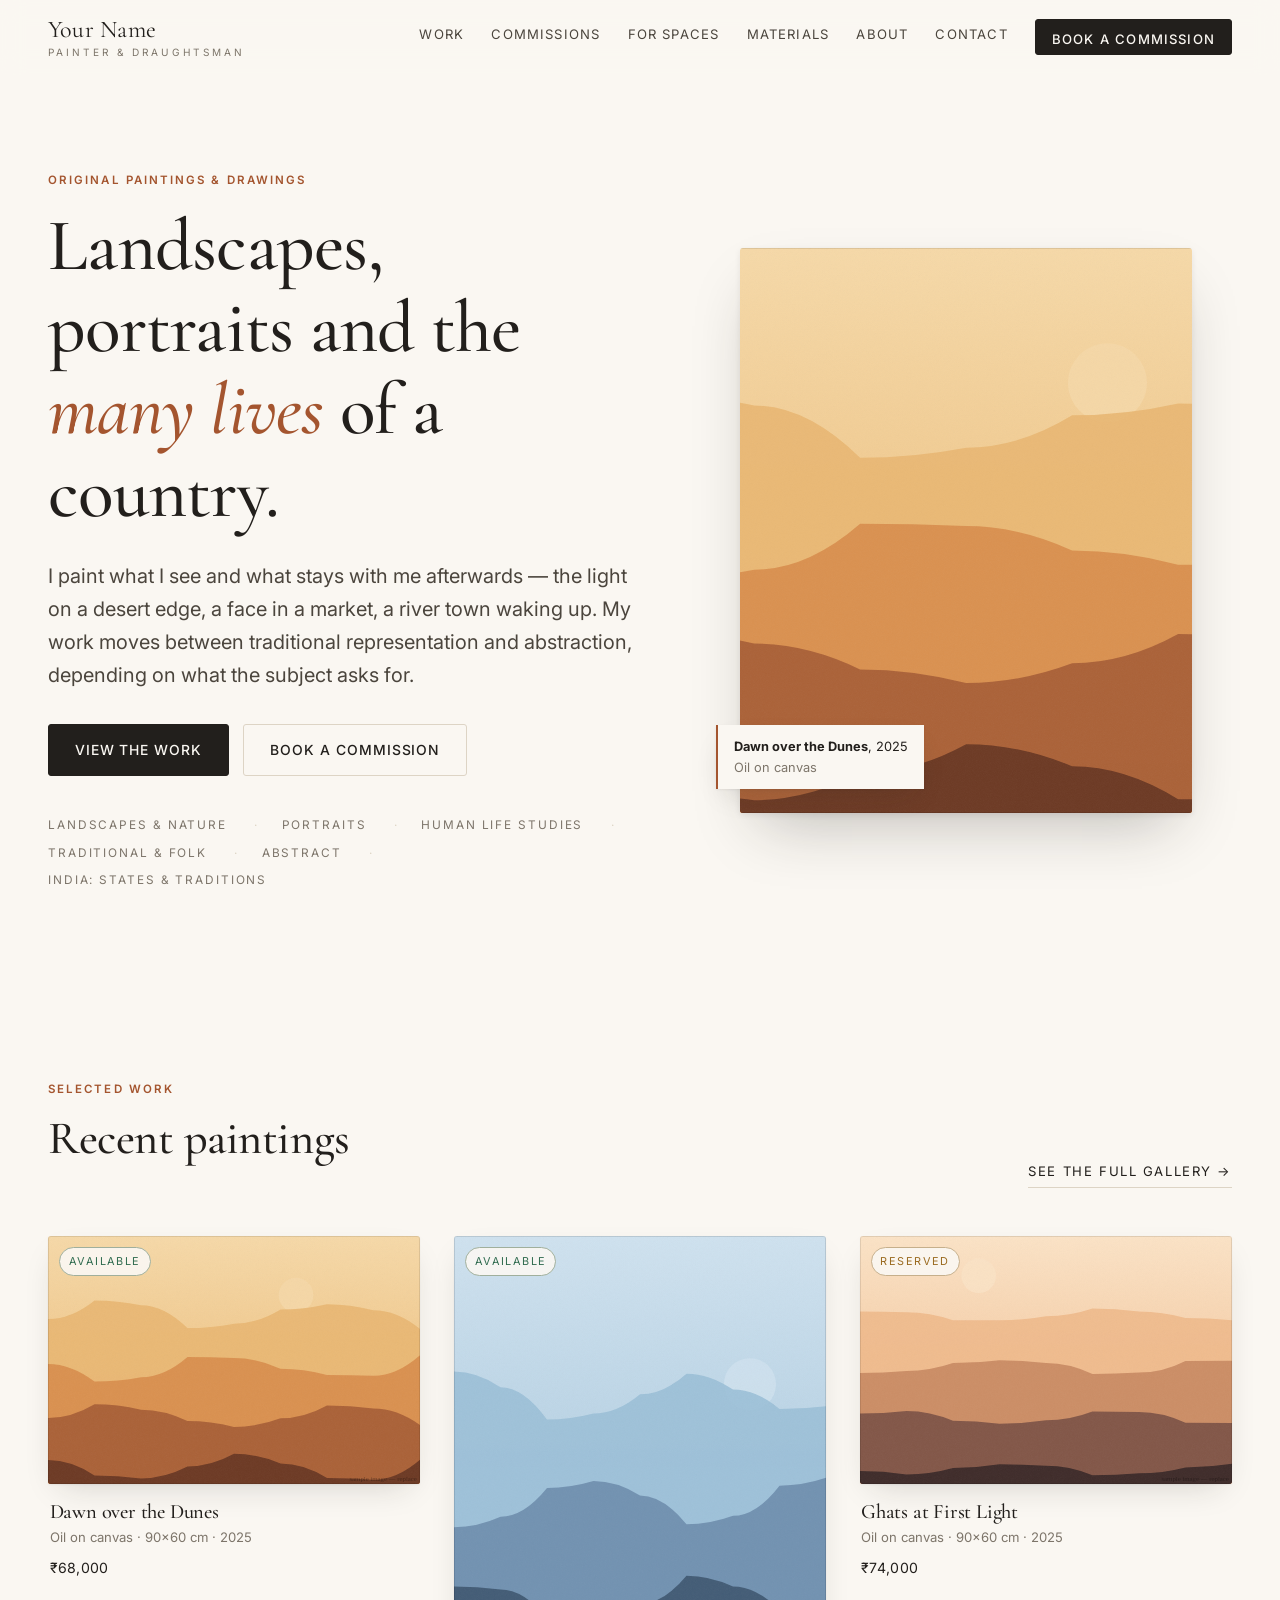
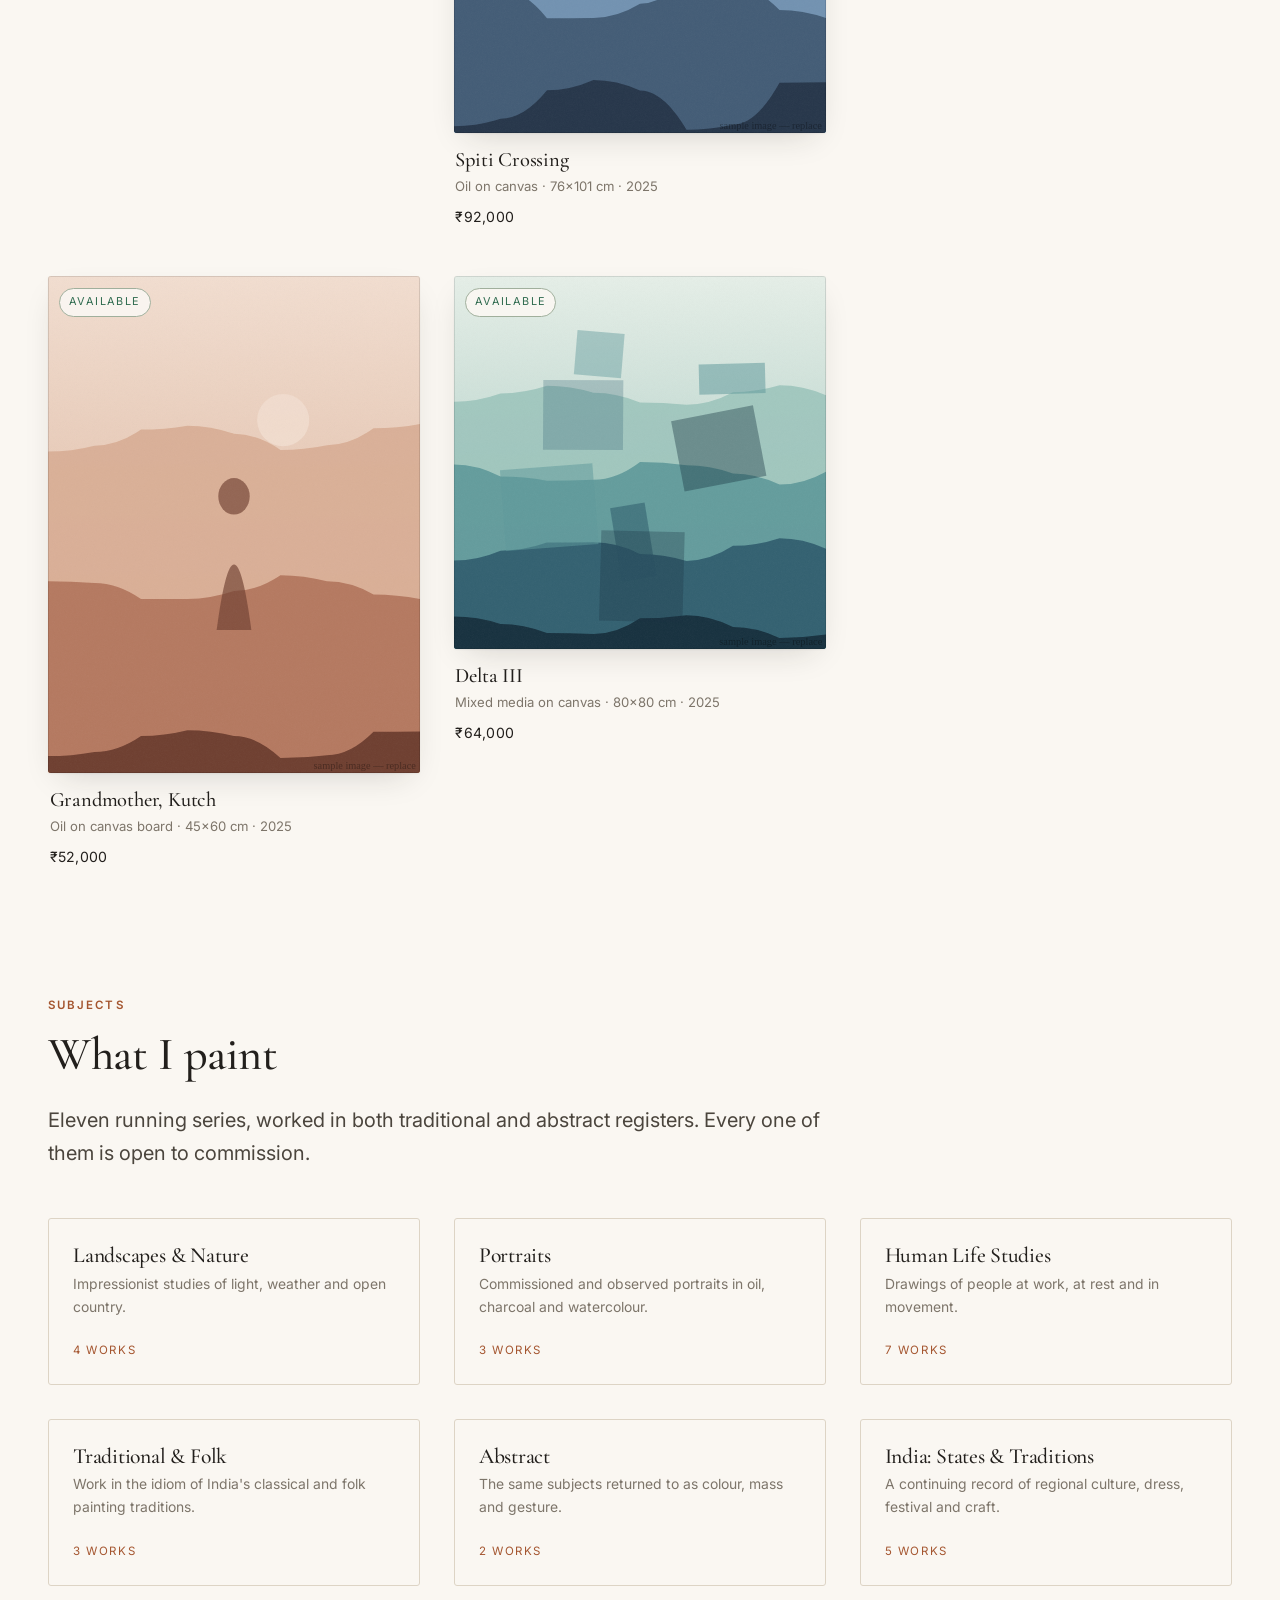
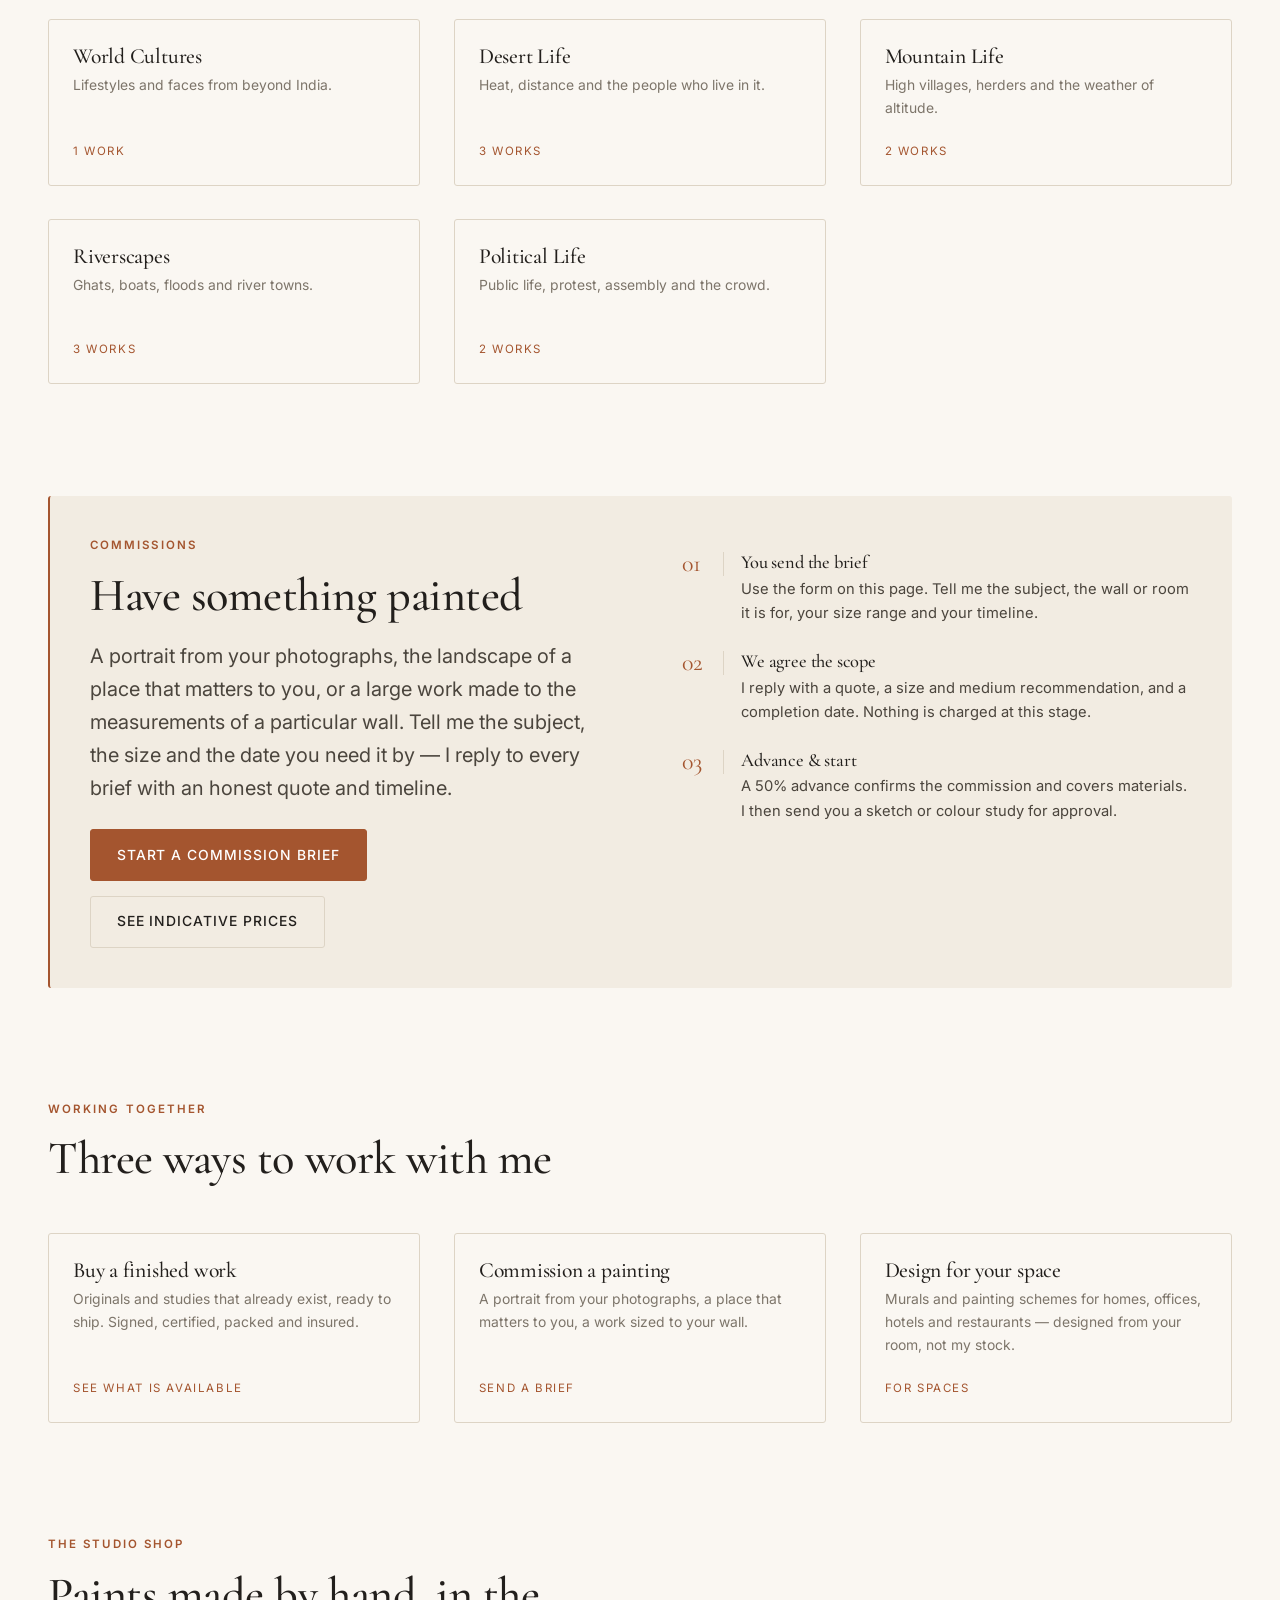
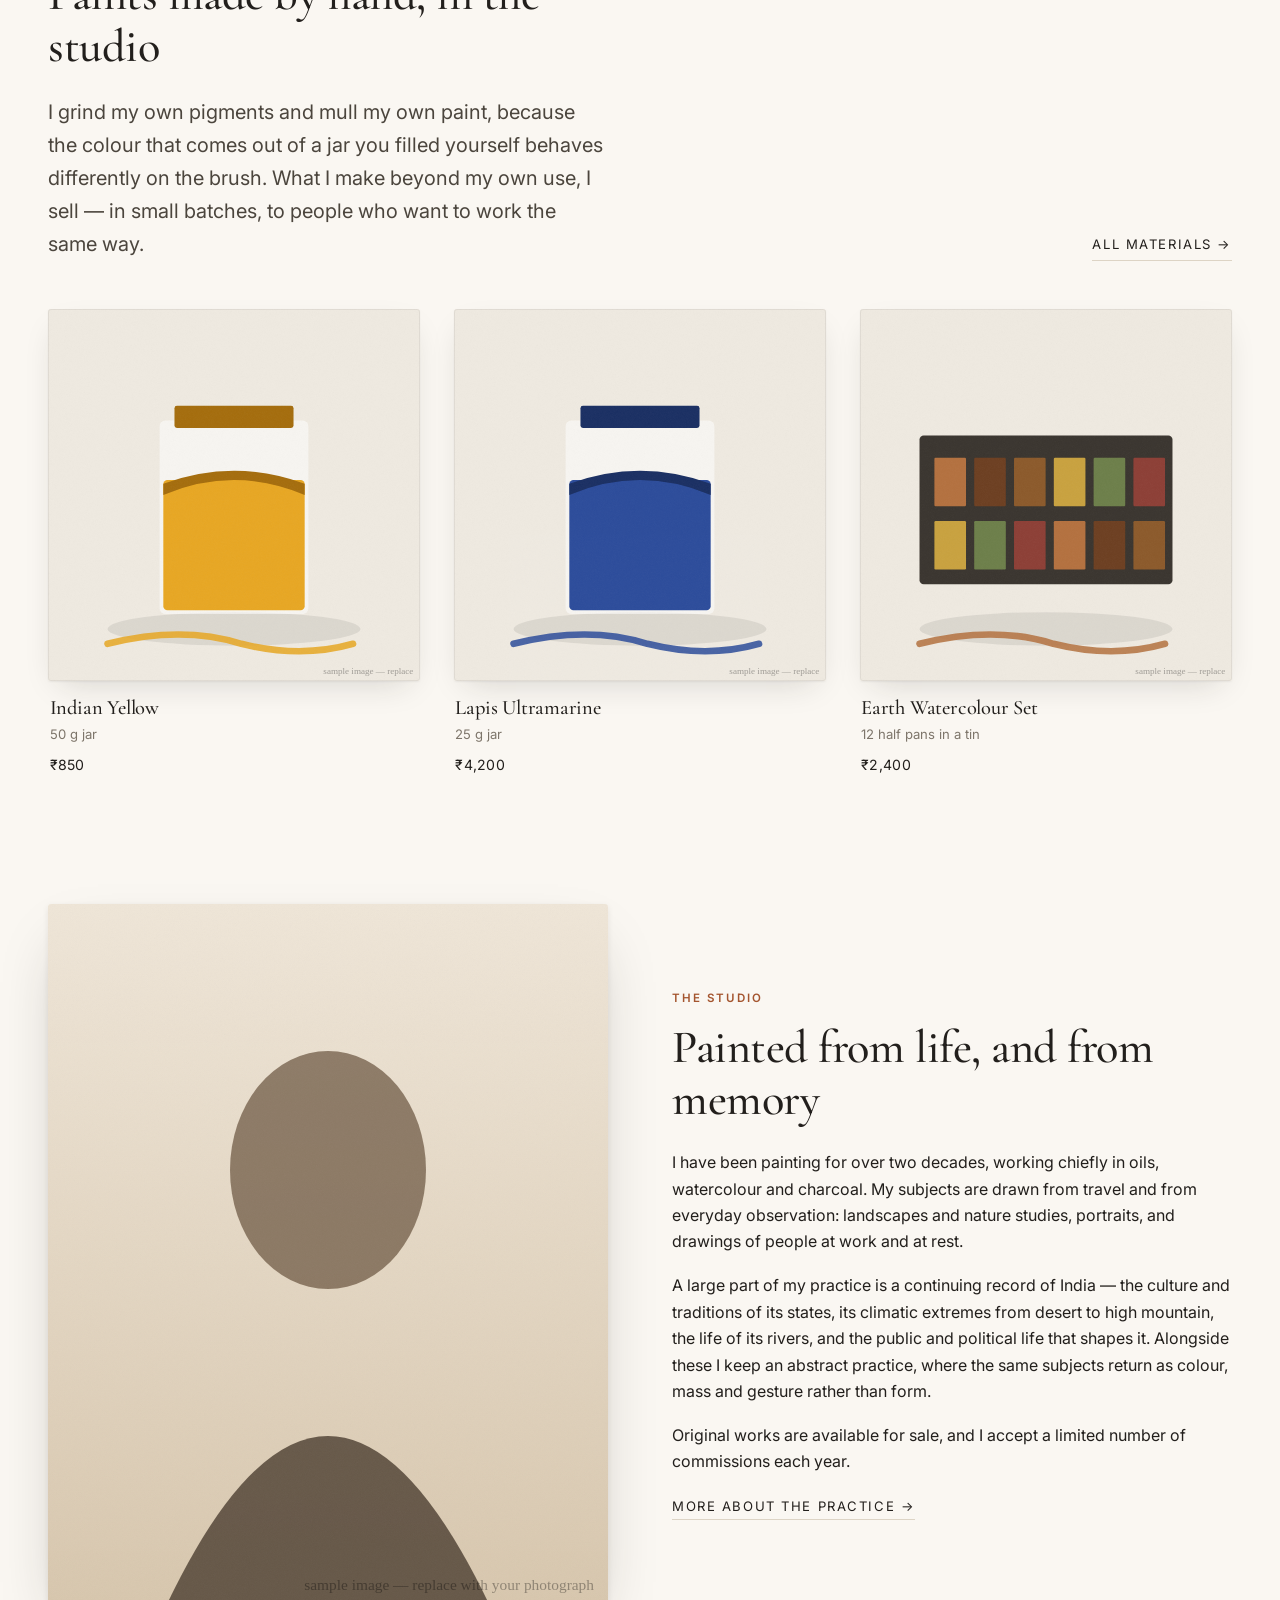
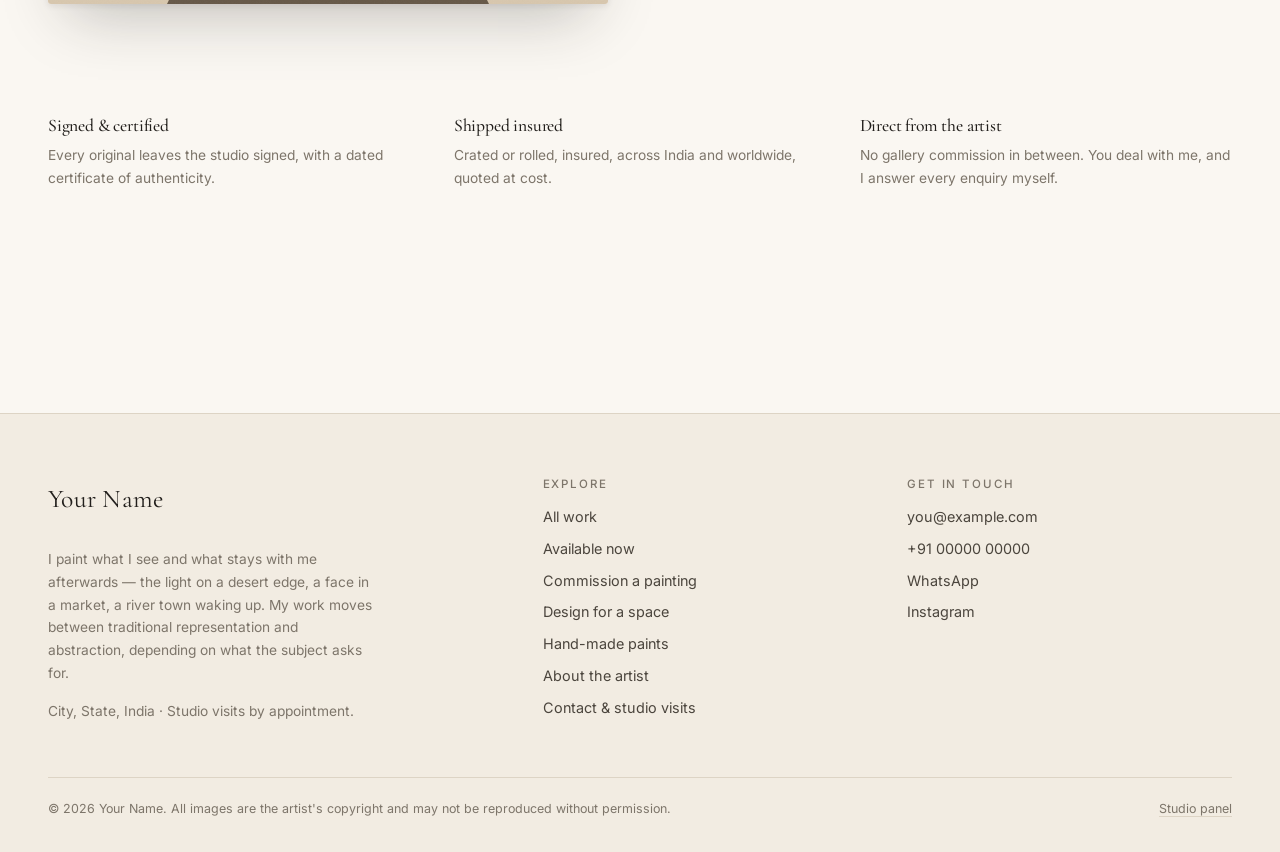
==== commit d8ef55d4: "Add materials shop and design-for-spaces to the studio site The site now covers the three things the" ====
--- a/site/index.html
+++ b/site/index.html
@@ -28,8 +28,9 @@
     </button>
     <nav class="nav" id="nav" aria-label="Main">
       <a href="gallery.html">Work</a>
-      <a href="gallery.html?theme=india-states">India Series</a>
       <a href="commission.html">Commissions</a>
+      <a href="spaces.html">For Spaces</a>
+      <a href="shop.html">Materials</a>
       <a href="about.html">About</a>
       <a href="contact.html">Contact</a>
       <a class="btn btn--sm" href="commission.html">Book a Commission</a>
@@ -107,6 +108,44 @@
   </div>
 </section>
 
+
+<section class="section">
+  <div class="wrap">
+    <div class="section-head reveal">
+      <span class="eyebrow">Working together</span>
+      <h2>Three ways to work with me</h2>
+    </div>
+    <div class="grid grid--3">
+      <a class="theme-card reveal" href="gallery.html?status=available">
+        <div><h3 class="theme-card__name">Buy a finished work</h3>
+        <p class="theme-card__blurb">Originals and studies that already exist, ready to ship. Signed, certified, packed and insured.</p></div>
+        <span class="theme-card__count">See what is available</span></a>
+      <a class="theme-card reveal" href="commission.html">
+        <div><h3 class="theme-card__name">Commission a painting</h3>
+        <p class="theme-card__blurb">A portrait from your photographs, a place that matters to you, a work sized to your wall.</p></div>
+        <span class="theme-card__count">Send a brief</span></a>
+      <a class="theme-card reveal" href="spaces.html">
+        <div><h3 class="theme-card__name">Design for your space</h3>
+        <p class="theme-card__blurb">Murals and painting schemes for homes, offices, hotels and restaurants — designed from your room, not my stock.</p></div>
+        <span class="theme-card__count">For spaces</span></a>
+    </div>
+  </div>
+</section>
+
+<section class="section" id="materials-section">
+  <div class="wrap">
+    <div class="section-head head-row reveal">
+      <div style="max-width:56ch">
+        <span class="eyebrow">The studio shop</span>
+        <h2 data-site="shop.heading">Paints made by hand, in the studio</h2>
+        <p class="lede" data-site="shop.intro">Hand-ground pigments and hand-mulled paint, in small batches.</p>
+      </div>
+      <a class="link-arrow" href="shop.html">All materials</a>
+    </div>
+    <div class="grid grid--3" id="materials-strip"></div>
+  </div>
+</section>
+
 <section class="section">
   <div class="wrap">
     <div class="grid grid--2 reveal" style="align-items:center;gap:clamp(2rem,5vw,4rem)">
@@ -148,6 +187,8 @@
           <li><a href="gallery.html">All work</a></li>
           <li><a href="gallery.html?status=available">Available now</a></li>
           <li><a href="commission.html">Commission a painting</a></li>
+          <li><a href="spaces.html">Design for a space</a></li>
+          <li><a href="shop.html">Hand-made paints</a></li>
           <li><a href="about.html">About the artist</a></li>
           <li><a href="contact.html">Contact &amp; studio visits</a></li>
         </ul>
@@ -171,6 +212,7 @@
 
 <script src="data/site.js"></script>
 <script src="data/artworks.js"></script>
+<script src="data/products.js"></script>
 <script src="assets/js/app.js"></script>
 
 <script>
@@ -214,6 +256,24 @@
       return '<li class="step"><div><h3>' + S.esc(s.title) + "</h3><p>" + S.esc(s.text) + "</p></div></li>";
     }).join("");
 
+  // Featured hand-made materials
+  var shop = S.site.shop || {};
+  var products = (window.PRODUCTS || []).filter(function (p) { return p.featured; });
+  if (!products.length) products = (window.PRODUCTS || []).slice(0, 3);
+  var strip = document.getElementById("materials-strip");
+  if (!shop.show || !products.length) {
+    document.getElementById("materials-section").hidden = true;
+  } else {
+    strip.innerHTML = products.slice(0, 3).map(function (p) {
+      return '<a class="card reveal" href="shop.html#p-' + encodeURIComponent(p.id) + '">' +
+        '<div class="card__frame"><img src="' + S.esc(p.image) + '" alt="' + S.esc(p.name) +
+          '" loading="lazy" style="aspect-ratio:1/1;object-fit:cover"></div>' +
+        '<div class="card__body"><h3 class="card__title">' + S.esc(p.name) + '</h3>' +
+        '<p class="card__meta">' + S.esc(p.unit || "") + '</p>' +
+        '<p class="card__price">' + S.money(p.price) + '</p></div></a>';
+    }).join("");
+  }
+
   S.reveal(document);
 })();
 </script>
--- a/site/assets/css/style.css
+++ b/site/assets/css/style.css
@@ -381,3 +381,37 @@
   body { background: #fff; color: #000; }
   .print-only { display: block; }
 }
+
+/* =============================================================================
+   Studio shop — hand-made paints and materials
+   ========================================================================== */
+.product { display: flex; flex-direction: column; background: var(--paper); border: 1px solid var(--rule); border-radius: var(--radius); overflow: hidden; transition: border-color var(--t), box-shadow var(--t); }
+.product:hover { border-color: color-mix(in srgb, var(--accent) 45%, var(--rule)); box-shadow: var(--shadow); }
+.product__frame { position: relative; background: var(--paper-2); }
+.product__frame img { width: 100%; aspect-ratio: 1 / 1; object-fit: cover; }
+.product__frame .tag { position: absolute; top: .65rem; left: .65rem; background: color-mix(in srgb, var(--paper) 92%, transparent); backdrop-filter: blur(6px); }
+.product__body { padding: 1rem 1.05rem 1.1rem; display: flex; flex-direction: column; gap: .45rem; flex: 1; }
+.product__name { font-family: var(--serif); font-size: 1.3rem; margin: 0; line-height: 1.15; }
+.product__unit { font-size: .8rem; color: var(--ink-2); margin: 0; letter-spacing: .01em; }
+.product__made { font-size: .88rem; color: var(--ink-3); margin: 0; }
+.product__more summary { cursor: pointer; font-size: .78rem; letter-spacing: .06em; text-transform: uppercase; color: var(--accent); list-style: none; }
+.product__more summary::-webkit-details-marker { display: none; }
+.product__more summary::after { content: " +"; }
+.product__more[open] summary::after { content: " –"; }
+.product__more p { font-size: .87rem; color: var(--ink-2); margin: .5rem 0 0; }
+.product__foot { display: flex; align-items: center; justify-content: space-between; gap: .8rem; margin-top: auto; padding-top: .7rem; border-top: 1px solid var(--rule); flex-wrap: wrap; }
+.product__price { font-family: var(--serif); font-size: 1.25rem; display: flex; flex-direction: column; line-height: 1.2; }
+.product__lead { font-family: var(--sans); font-size: .72rem; color: var(--ink-3); letter-spacing: .04em; }
+
+.stepper { display: inline-flex; align-items: center; border: 1px solid var(--rule); border-radius: 999px; overflow: hidden; }
+.stepper button { background: none; border: 0; padding: .35rem .7rem; cursor: pointer; font-size: 1rem; line-height: 1; color: var(--ink-2); transition: background var(--t), color var(--t); }
+.stepper button:hover { background: var(--accent-soft); color: var(--accent); }
+.stepper b { font-weight: 500; font-size: .9rem; min-width: 1.6rem; text-align: center; font-variant-numeric: tabular-nums; }
+
+.order-bar { position: fixed; left: 50%; bottom: 1.2rem; transform: translateX(-50%); z-index: 70; display: flex; align-items: center; gap: 1rem; background: var(--ink); color: var(--paper); padding: .6rem .7rem .6rem 1.15rem; border-radius: 999px; box-shadow: var(--shadow-lift); font-size: .86rem; max-width: calc(100% - 2rem); }
+.order-bar a { color: var(--paper); background: var(--accent); text-decoration: none; padding: .45rem 1rem; border-radius: 999px; font-size: .78rem; letter-spacing: .07em; text-transform: uppercase; white-space: nowrap; }
+.order-bar a:hover { background: var(--paper); color: var(--ink); }
+.order-bar span { white-space: nowrap; overflow: hidden; text-overflow: ellipsis; }
+.admin-tabs { display: flex; gap: .5rem; margin-bottom: 1.6rem; border-bottom: 1px solid var(--rule); padding-bottom: 1rem; }
+.admin-tabs .chip { font-size: .82rem; padding: .5rem 1.1rem; }
+.order-bar.is-parked { opacity: 0; pointer-events: none; transform: translate(-50%, 140%); transition: opacity var(--t), transform var(--t); }
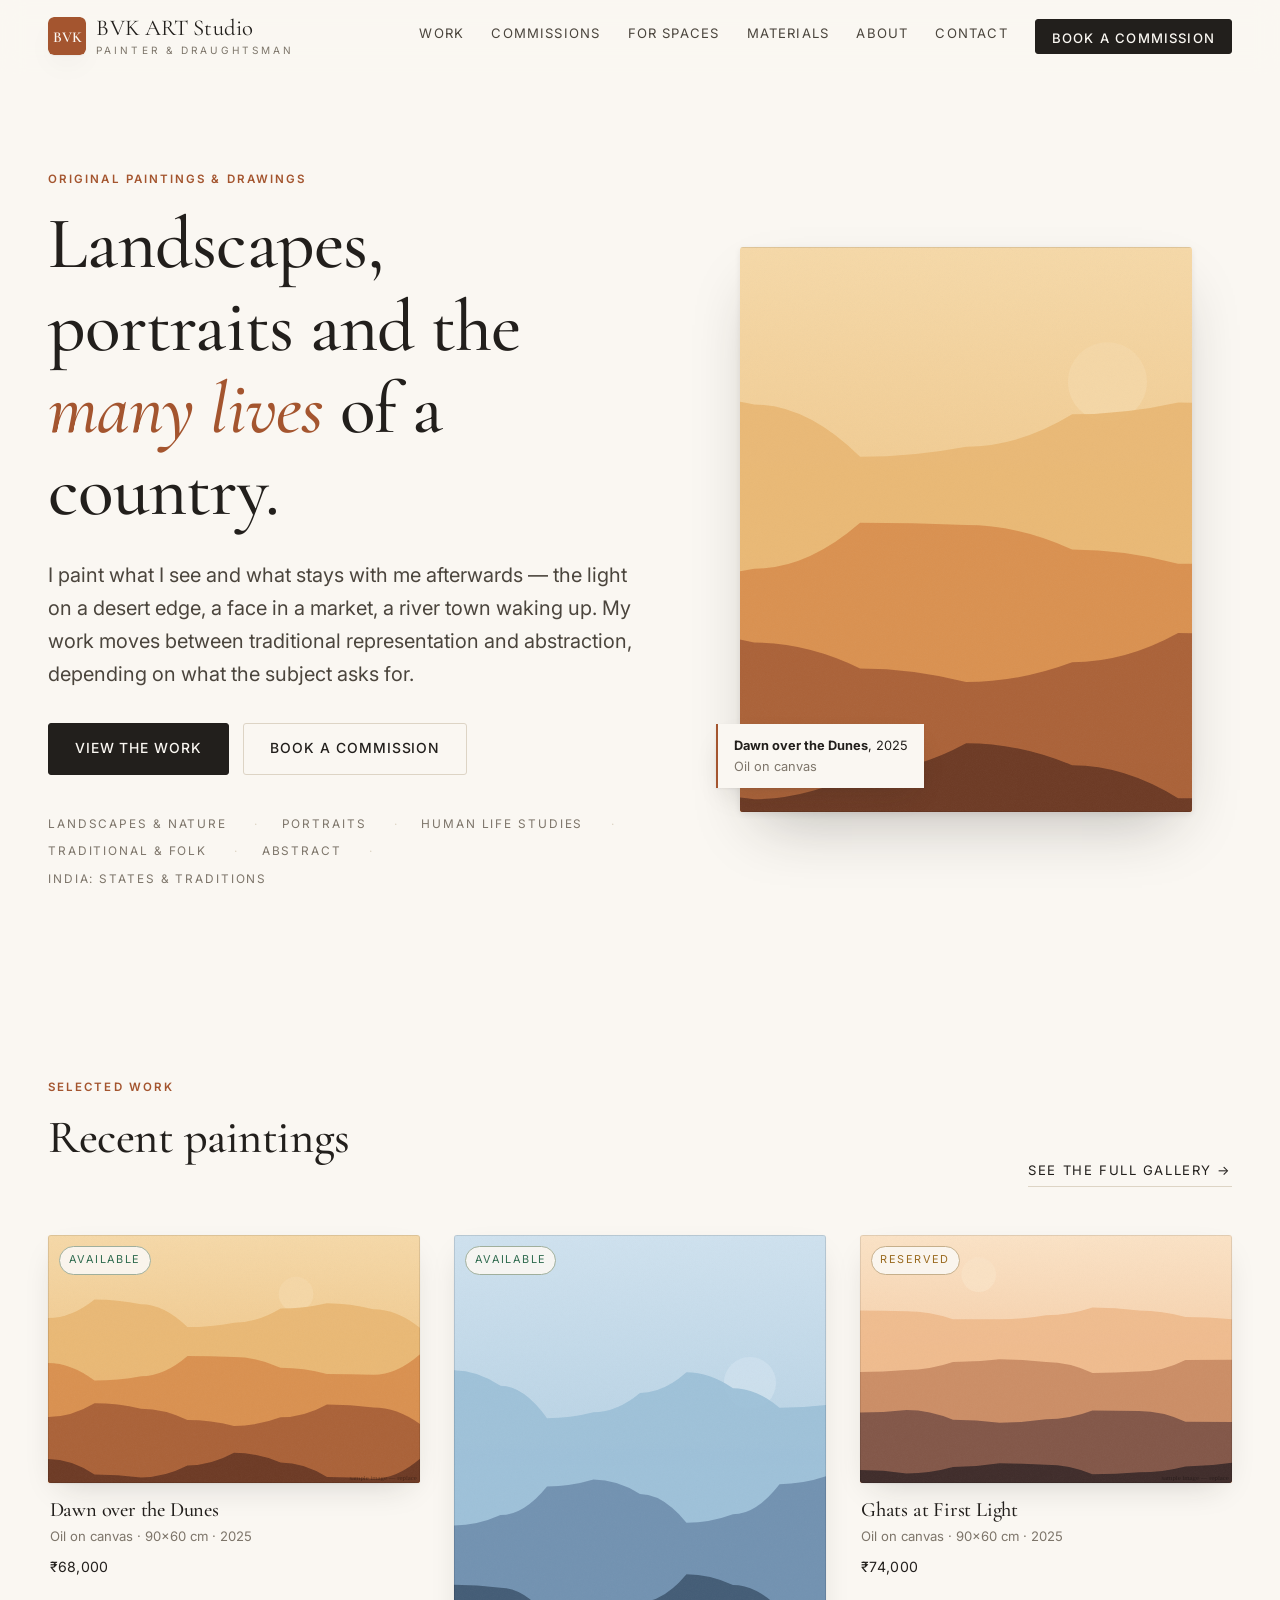
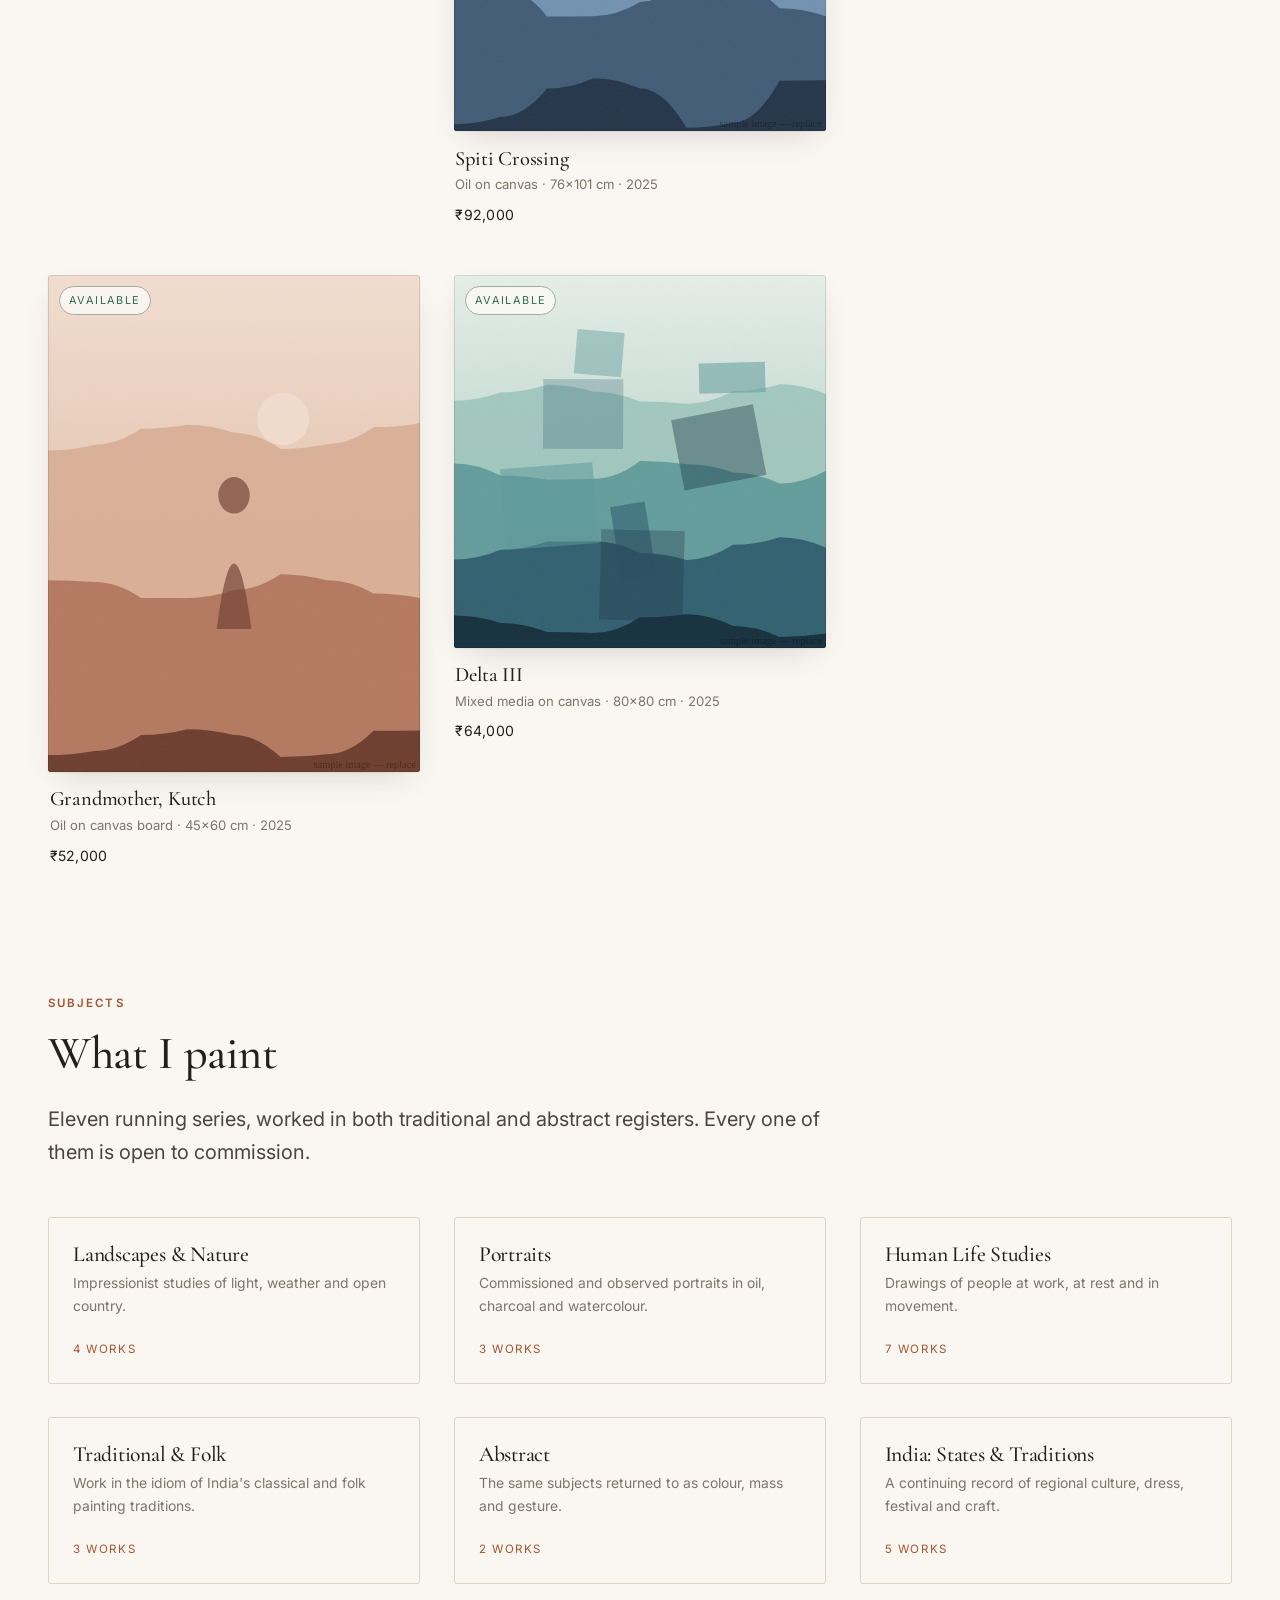
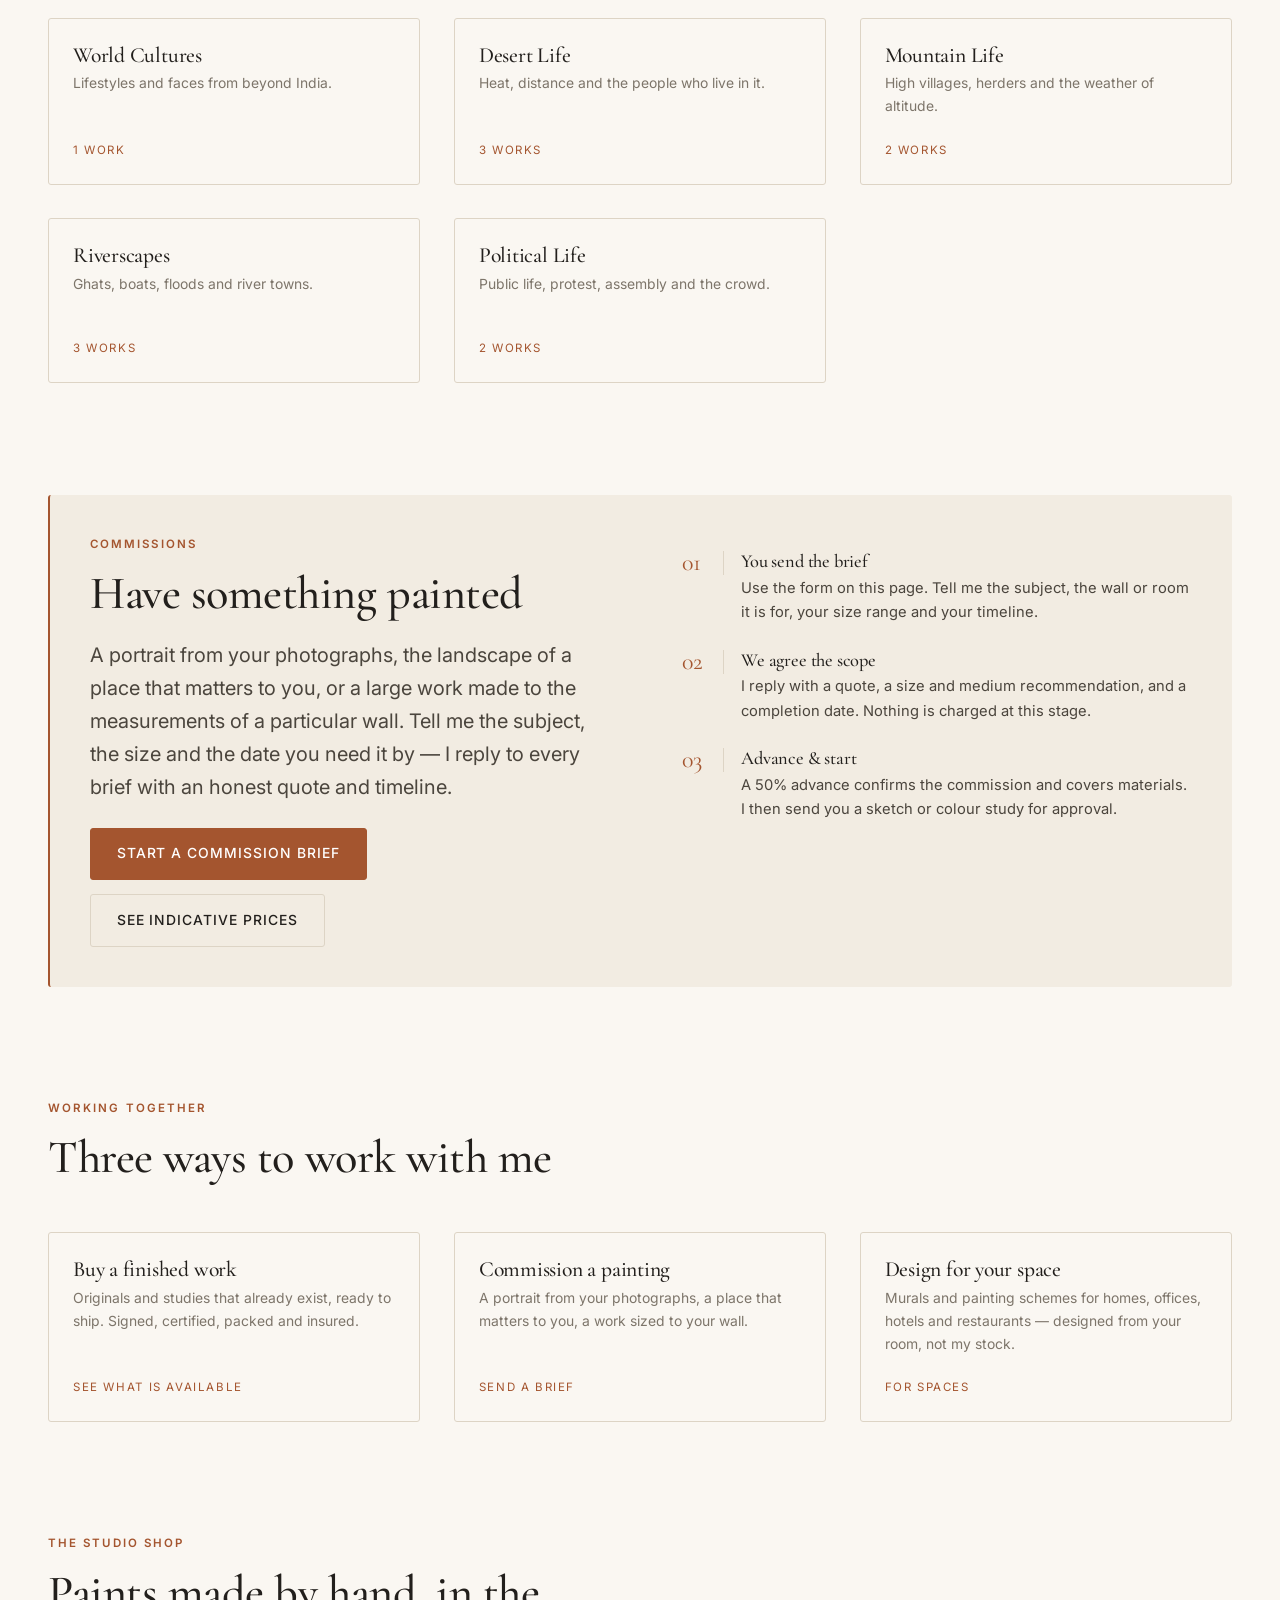
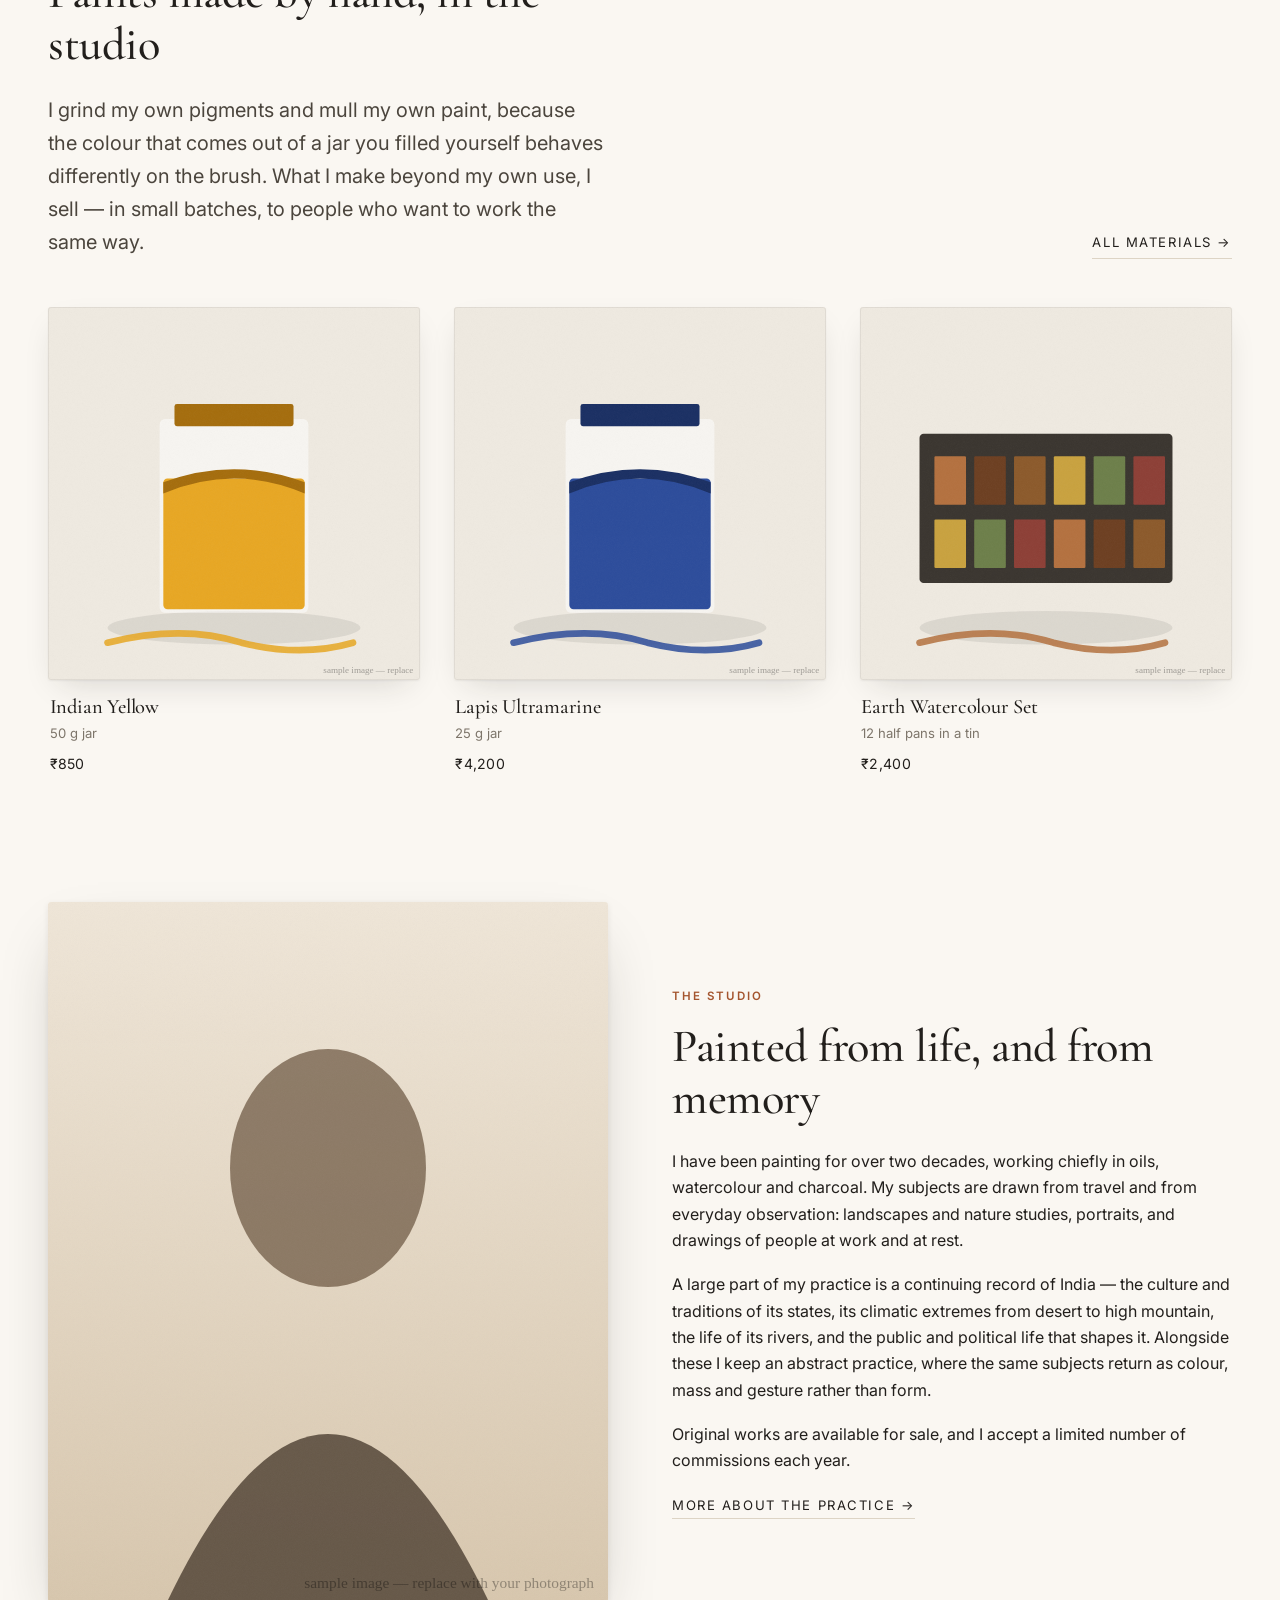
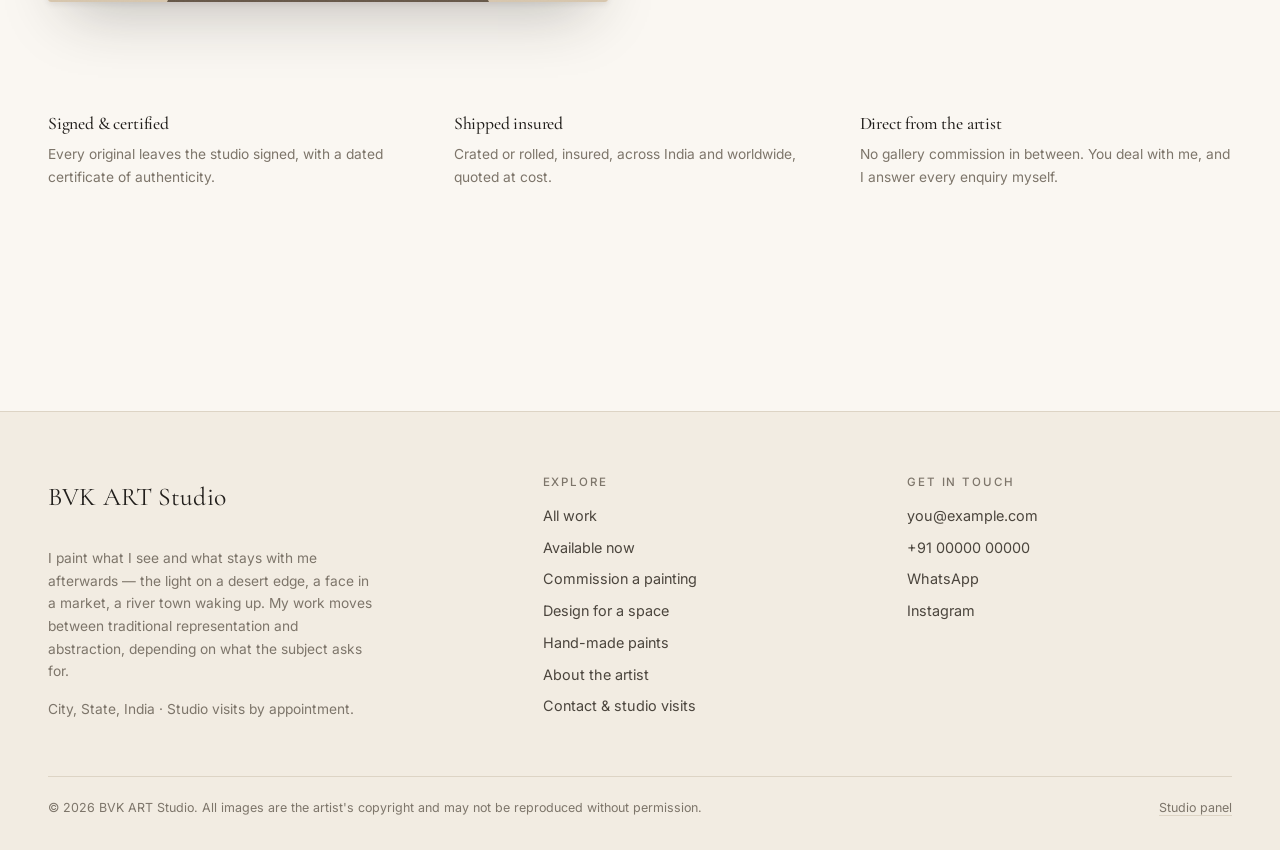
==== commit bd597b5d: "Name the site BVK ART Studio - New `artist.studio` and `artist.role` fields in site/data/site.js dri" ====
--- a/site/index.html
+++ b/site/index.html
@@ -3,12 +3,13 @@
 <head>
   <meta charset="utf-8">
   <meta name="viewport" content="width=device-width, initial-scale=1">
-  <title>Original paintings & commissions — landscapes, portraits, Indian life</title>
+  <title>BVK ART Studio — original paintings, commissions and hand-made colours</title>
   <meta name="description" content="Original oil, watercolour and charcoal work: landscapes and nature, portraits, human life studies, India's regional cultures, deserts, mountains, rivers and public life. Works for sale and commissions accepted.">
-  <meta property="og:title" content="Original paintings & commissions — landscapes, portraits, Indian life">
+  <meta property="og:title" content="BVK ART Studio — original paintings, commissions and hand-made colours">
   <meta property="og:description" content="Original oil, watercolour and charcoal work: landscapes and nature, portraits, human life studies, India's regional cultures, deserts, mountains, rivers and public life. Works for sale and commissions accepted.">
   <meta property="og:type" content="website">
-  <link rel="icon" href="data:image/svg+xml,%3Csvg xmlns='http://www.w3.org/2000/svg' viewBox='0 0 32 32'%3E%3Crect width='32' height='32' fill='%23faf7f2'/%3E%3Ccircle cx='16' cy='13' r='7' fill='%23a4552f'/%3E%3Cpath d='M4 28 Q16 14 28 28 Z' fill='%23221f1c'/%3E%3C/svg%3E">
+  <meta property="og:site_name" content="BVK ART Studio">
+  <link rel="icon" href="data:image/svg+xml,%3Csvg xmlns='http://www.w3.org/2000/svg' viewBox='0 0 32 32'%3E%3Crect width='32' height='32' rx='5' fill='%23a4552f'/%3E%3Ctext x='16' y='21' text-anchor='middle' font-family='Georgia,serif' font-size='12.5' font-weight='700' fill='%23faf7f2'%3EBVK%3C/text%3E%3C/svg%3E">
   <link rel="preconnect" href="https://fonts.googleapis.com">
   <link rel="preconnect" href="https://fonts.gstatic.com" crossorigin>
   <link href="https://fonts.googleapis.com/css2?family=Cormorant+Garamond:ital,wght@0,400;0,500;0,600;1,400&family=Inter:wght@400;500;600&display=swap" rel="stylesheet">
@@ -19,9 +20,16 @@
 
 <header class="site-header">
   <div class="wrap site-header__inner">
-    <a class="brand" href="index.html">
-      <span class="brand__name" data-site="artist.name">Your Name</span>
-      <span class="brand__role">Painter &amp; Draughtsman</span>
+    <a class="brand" href="index.html" aria-label="BVK ART Studio — home">
+      <svg class="brand__mark" viewBox="0 0 40 40" width="38" height="38" aria-hidden="true" focusable="false">
+        <rect width="40" height="40" rx="6" fill="var(--accent)"></rect>
+        <text x="20" y="26" text-anchor="middle" font-family="Cormorant Garamond, Georgia, serif"
+              font-size="16" font-weight="600" fill="var(--paper)">BVK</text>
+      </svg>
+      <span class="brand__text">
+        <span class="brand__name" data-site="artist.studio">BVK ART Studio</span>
+        <span class="brand__role" data-site="artist.role">Painter &amp; Draughtsman</span>
+      </span>
     </a>
     <button class="nav-toggle" aria-expanded="false" aria-controls="nav" aria-label="Menu">
       <span></span><span></span><span></span>
@@ -177,7 +185,7 @@
   <div class="wrap">
     <div class="footer__grid">
       <div>
-        <p class="brand__name serif" style="font-size:1.6rem" data-site="artist.name">Your Name</p>
+        <p class="brand__name serif" style="font-size:1.6rem" data-site="artist.studio">BVK ART Studio</p>
         <p class="small muted" style="max-width:36ch" data-site="artist.shortBio">Painter.</p>
         <p class="small muted"><span data-site="artist.location">City, India</span> · <span data-site="artist.studioNote">Studio visits by appointment.</span></p>
       </div>
@@ -204,7 +212,7 @@
       </div>
     </div>
     <div class="footer__bottom">
-      <span>© <span id="year">2026</span> <span data-site="artist.name">Your Name</span>. All images are the artist's copyright and may not be reproduced without permission.</span>
+      <span>© <span id="year">2026</span> <span data-site="artist.studio">BVK ART Studio</span>. All images are the artist's copyright and may not be reproduced without permission.</span>
       <span><a href="admin.html">Studio panel</a></span>
     </div>
   </div>
--- a/site/assets/css/style.css
+++ b/site/assets/css/style.css
@@ -125,8 +125,10 @@
 }
 .site-header.is-stuck { border-bottom-color: var(--rule); }
 .site-header__inner { display: flex; align-items: center; justify-content: space-between; gap: 1.5rem; padding: 1.05rem 0; }
-.brand { display: flex; flex-direction: column; text-decoration: none; line-height: 1.05; }
-.brand__name { font-family: var(--serif); font-size: 1.5rem; letter-spacing: .01em; }
+.brand { display: flex; align-items: center; gap: .65rem; text-decoration: none; line-height: 1.05; }
+.brand__mark { flex: none; border-radius: 6px; box-shadow: var(--shadow); }
+.brand__text { display: flex; flex-direction: column; }
+.brand__name { font-family: var(--serif); font-size: 1.42rem; letter-spacing: .005em; }
 .brand__role { font-size: .63rem; letter-spacing: .3em; text-transform: uppercase; color: var(--ink-3); margin-top: .3rem; }
 .nav { display: flex; align-items: center; gap: 1.7rem; }
 .nav a {
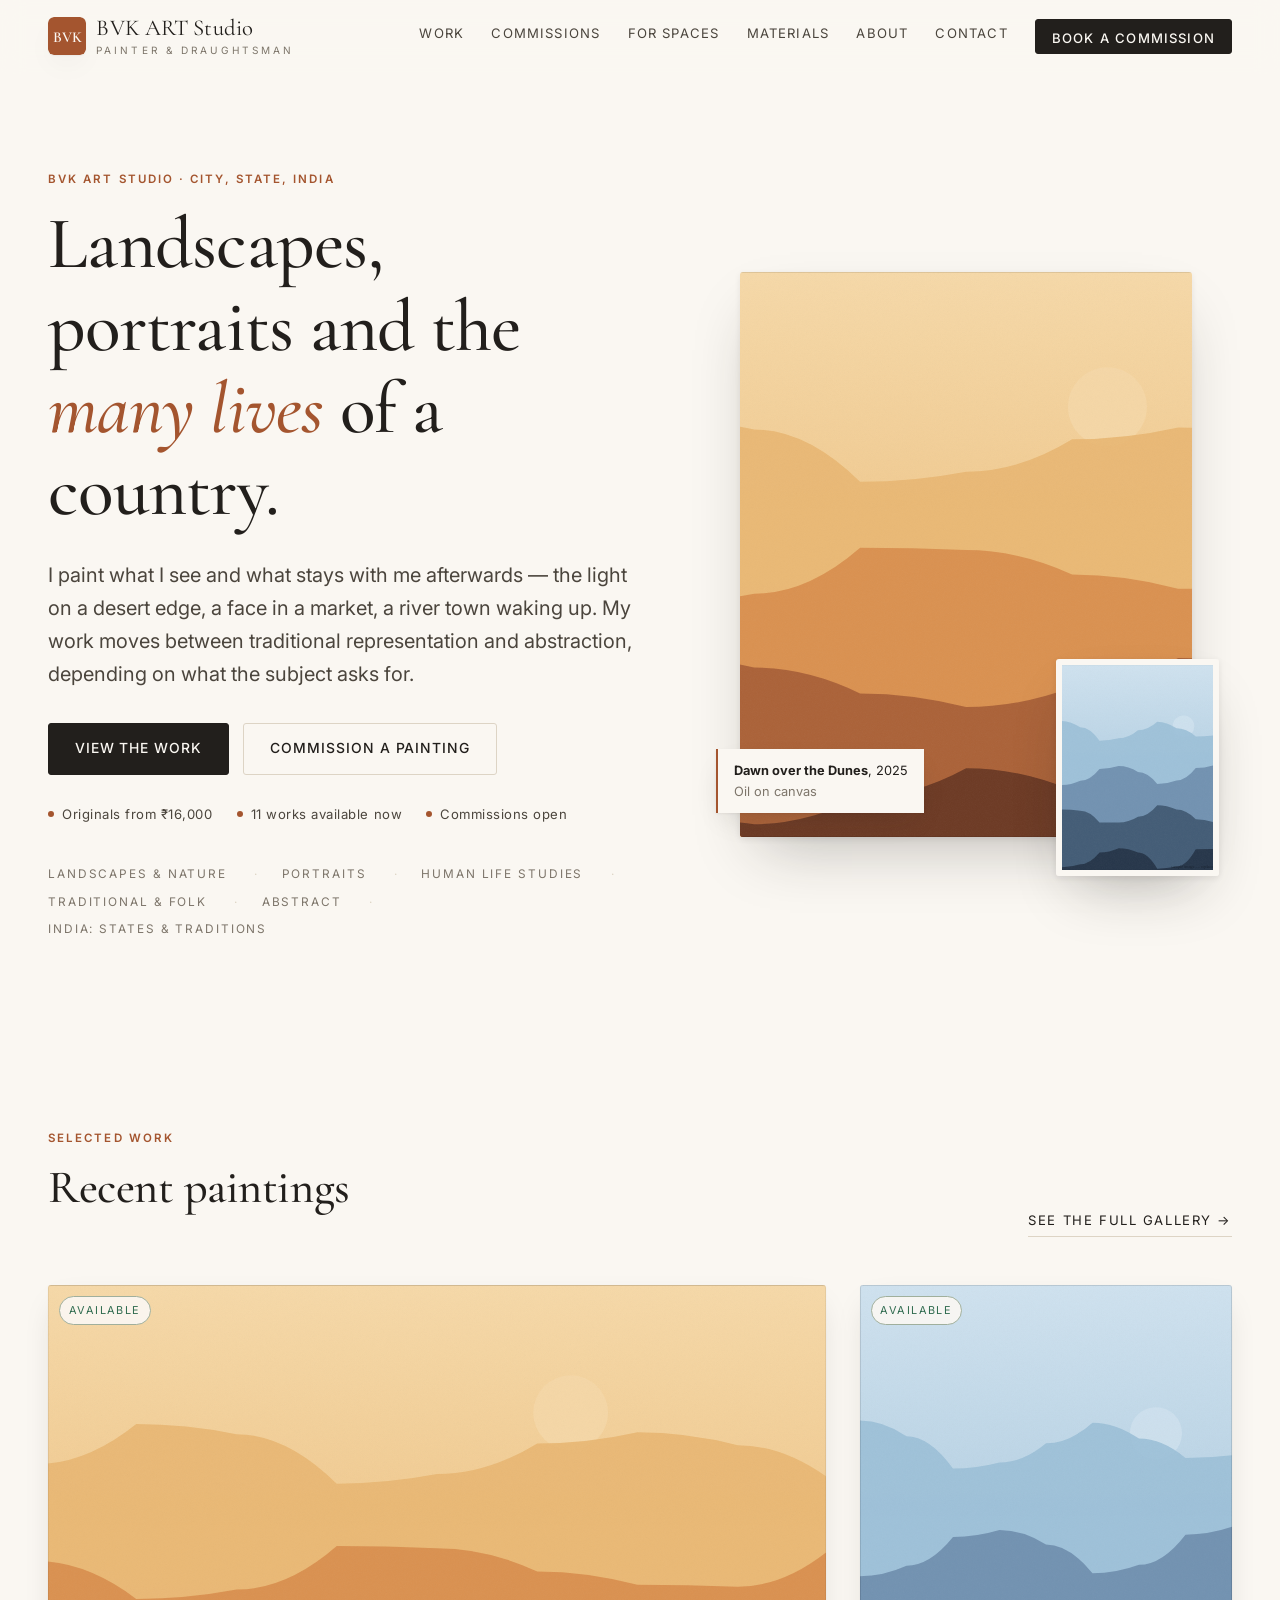
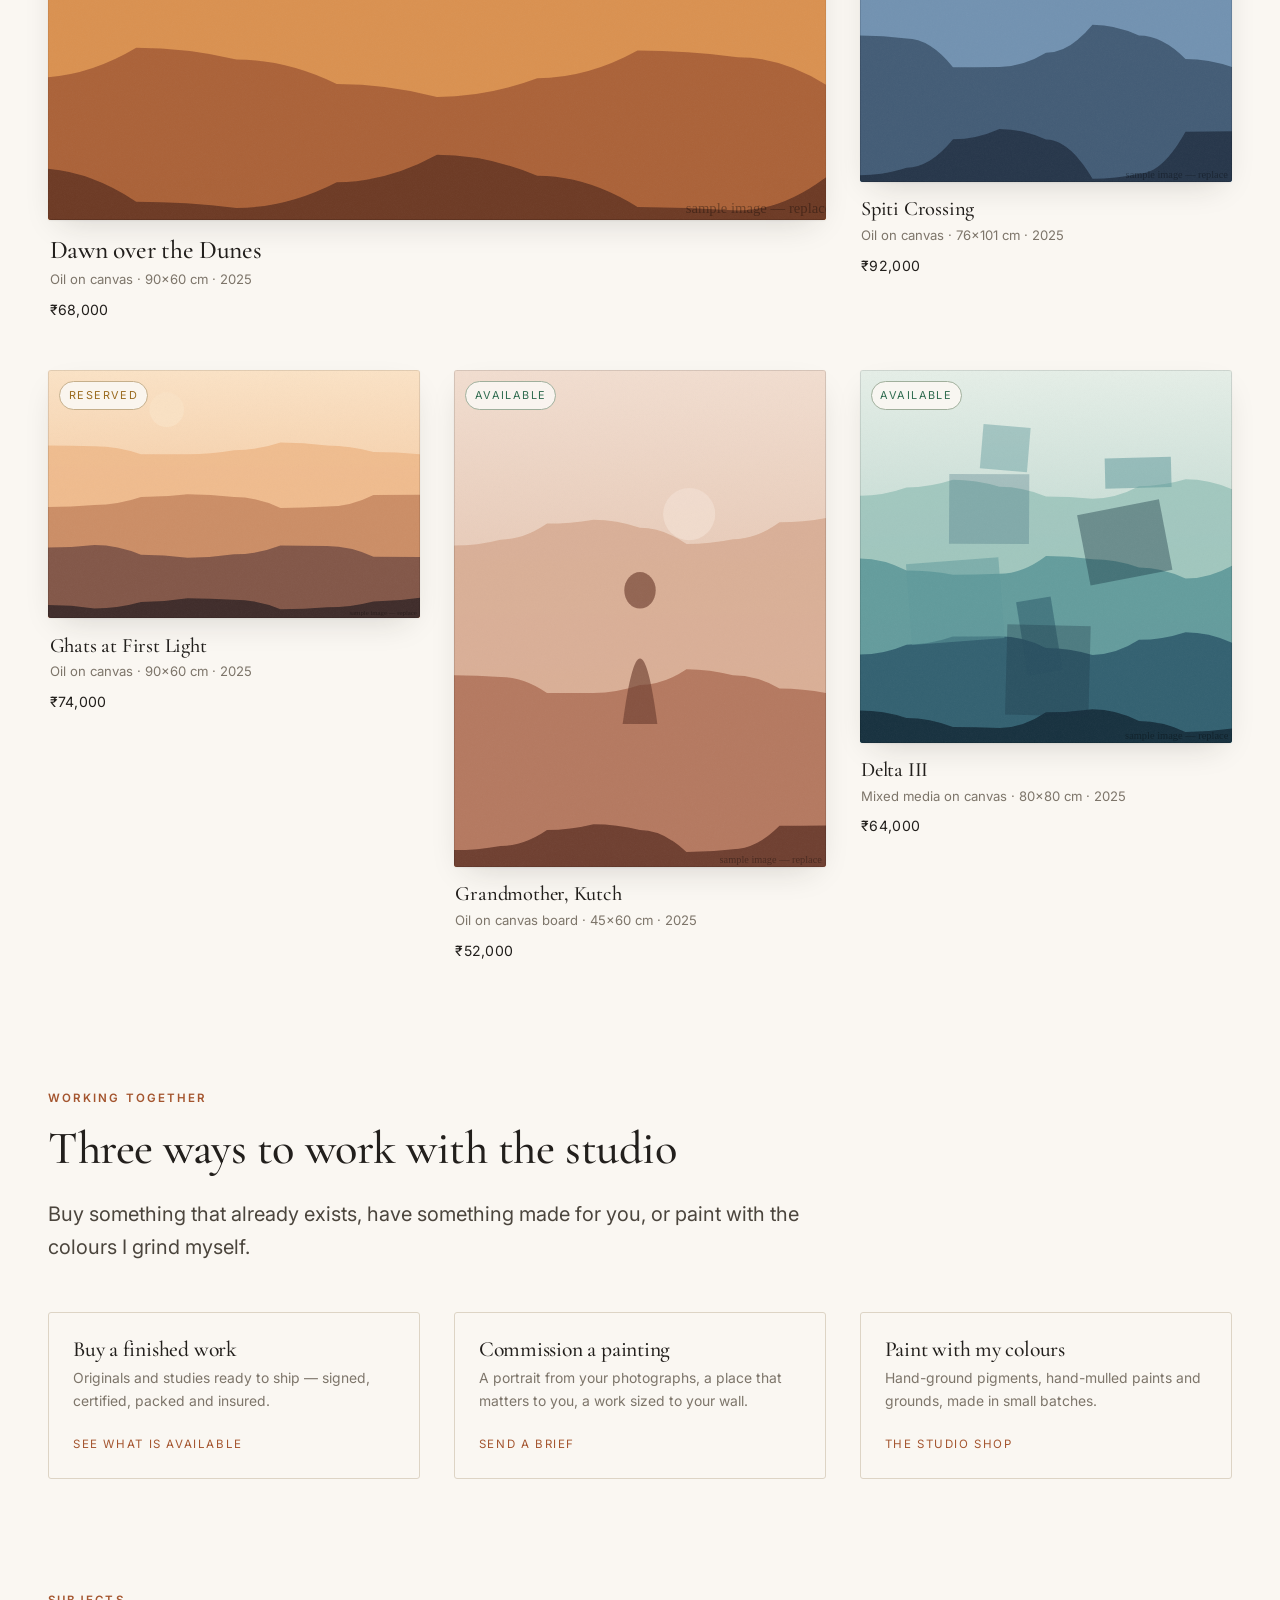
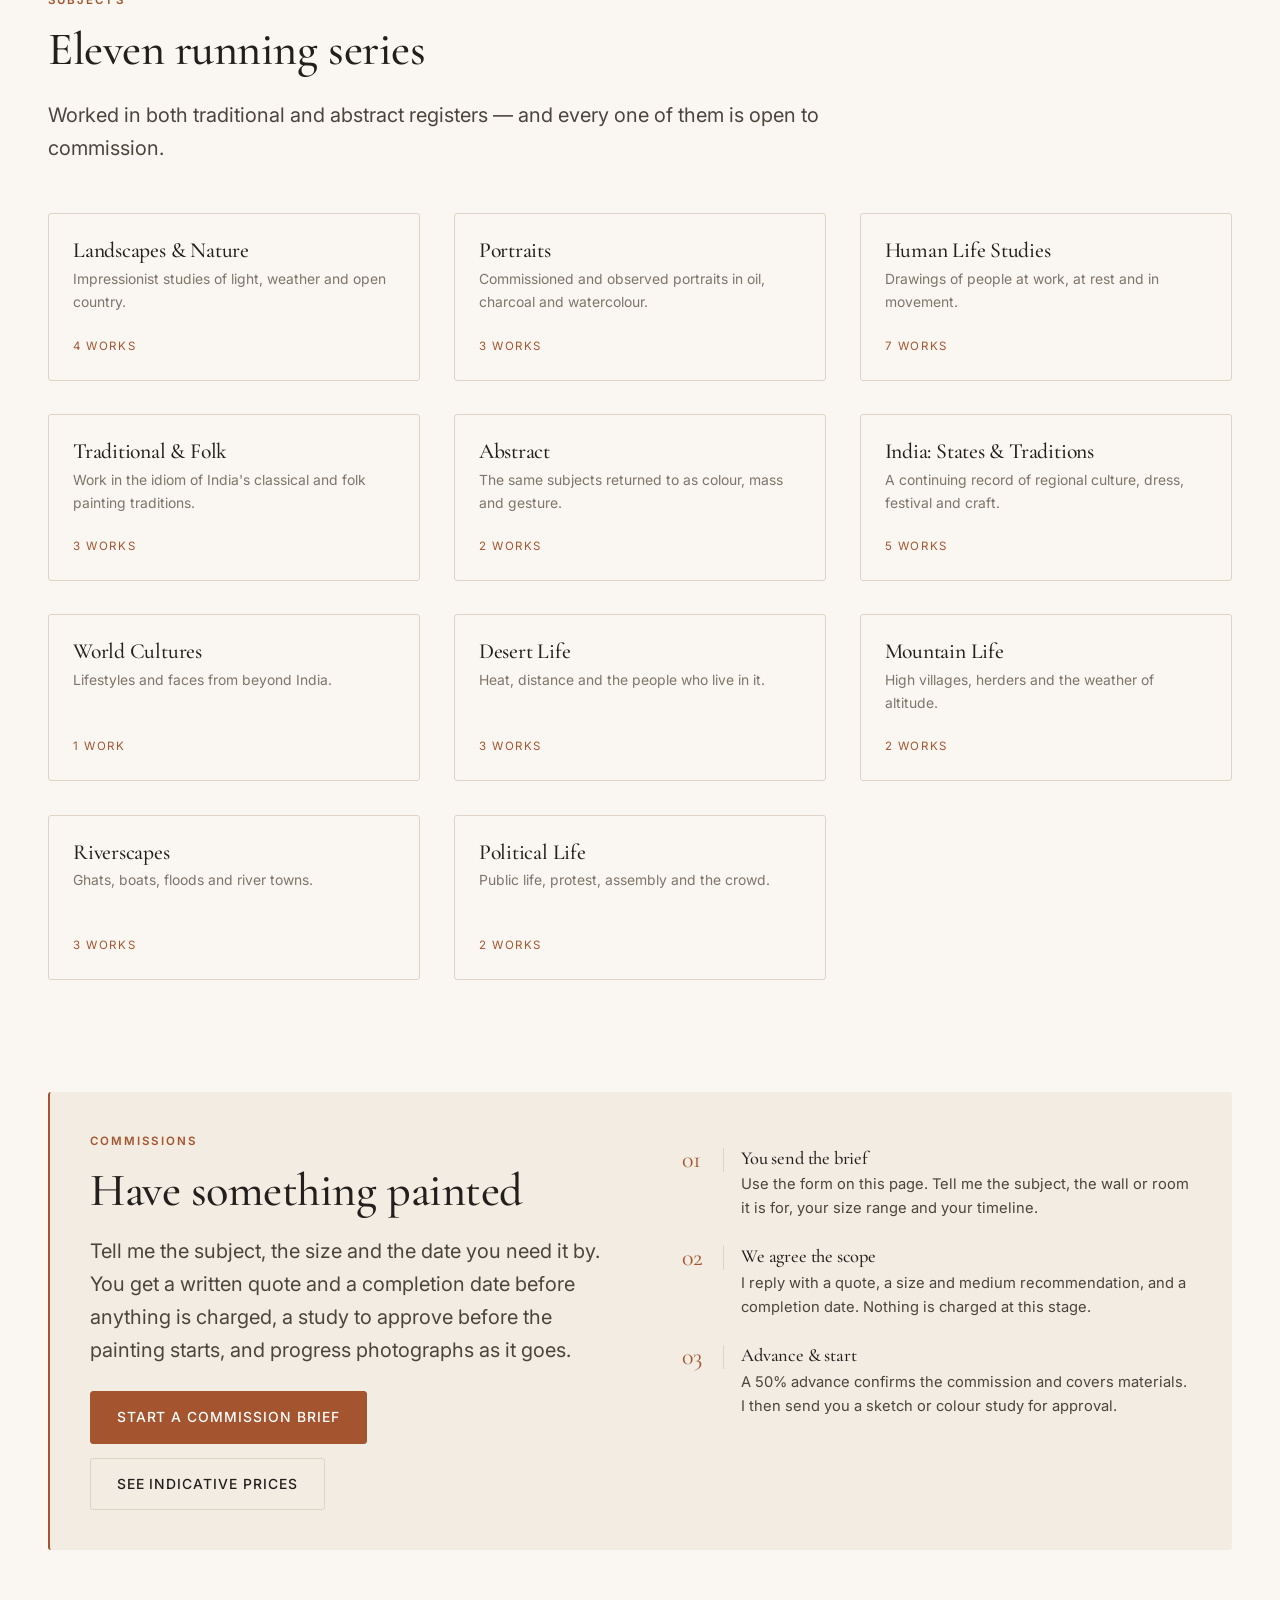
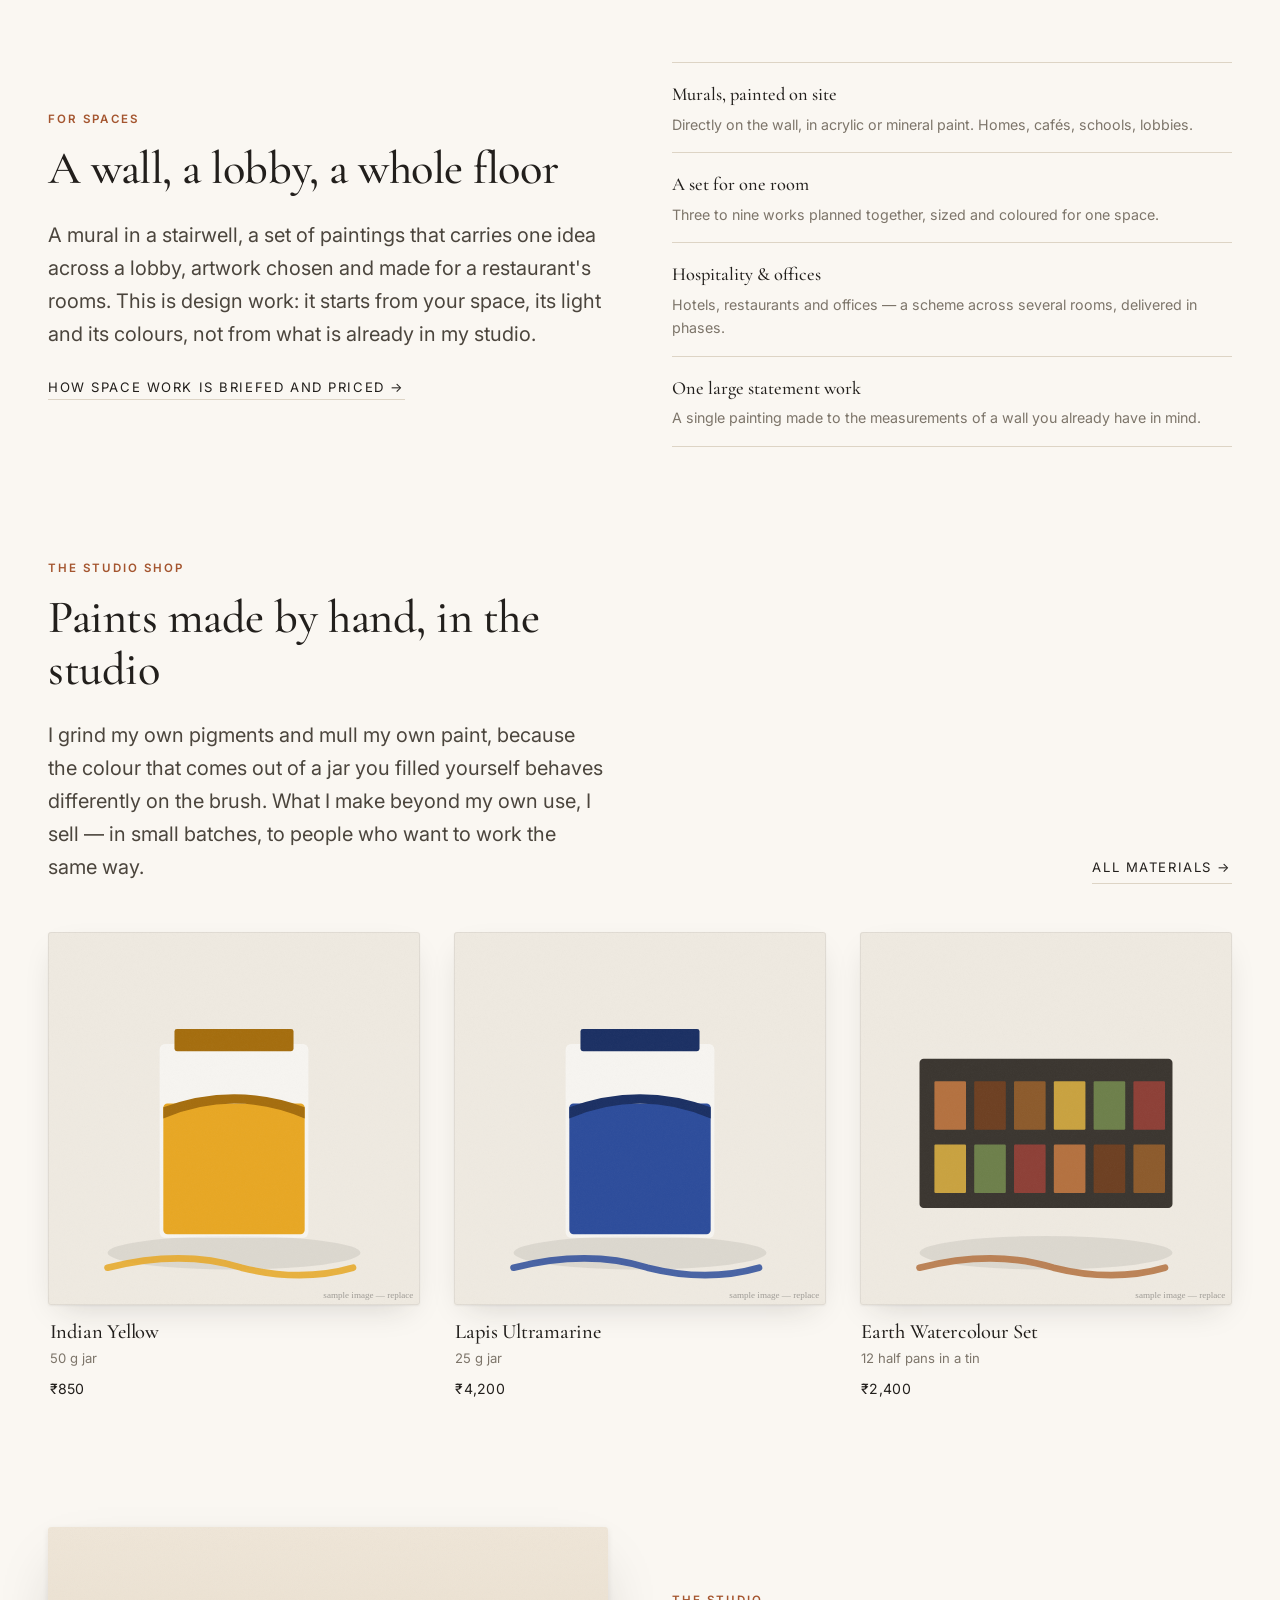
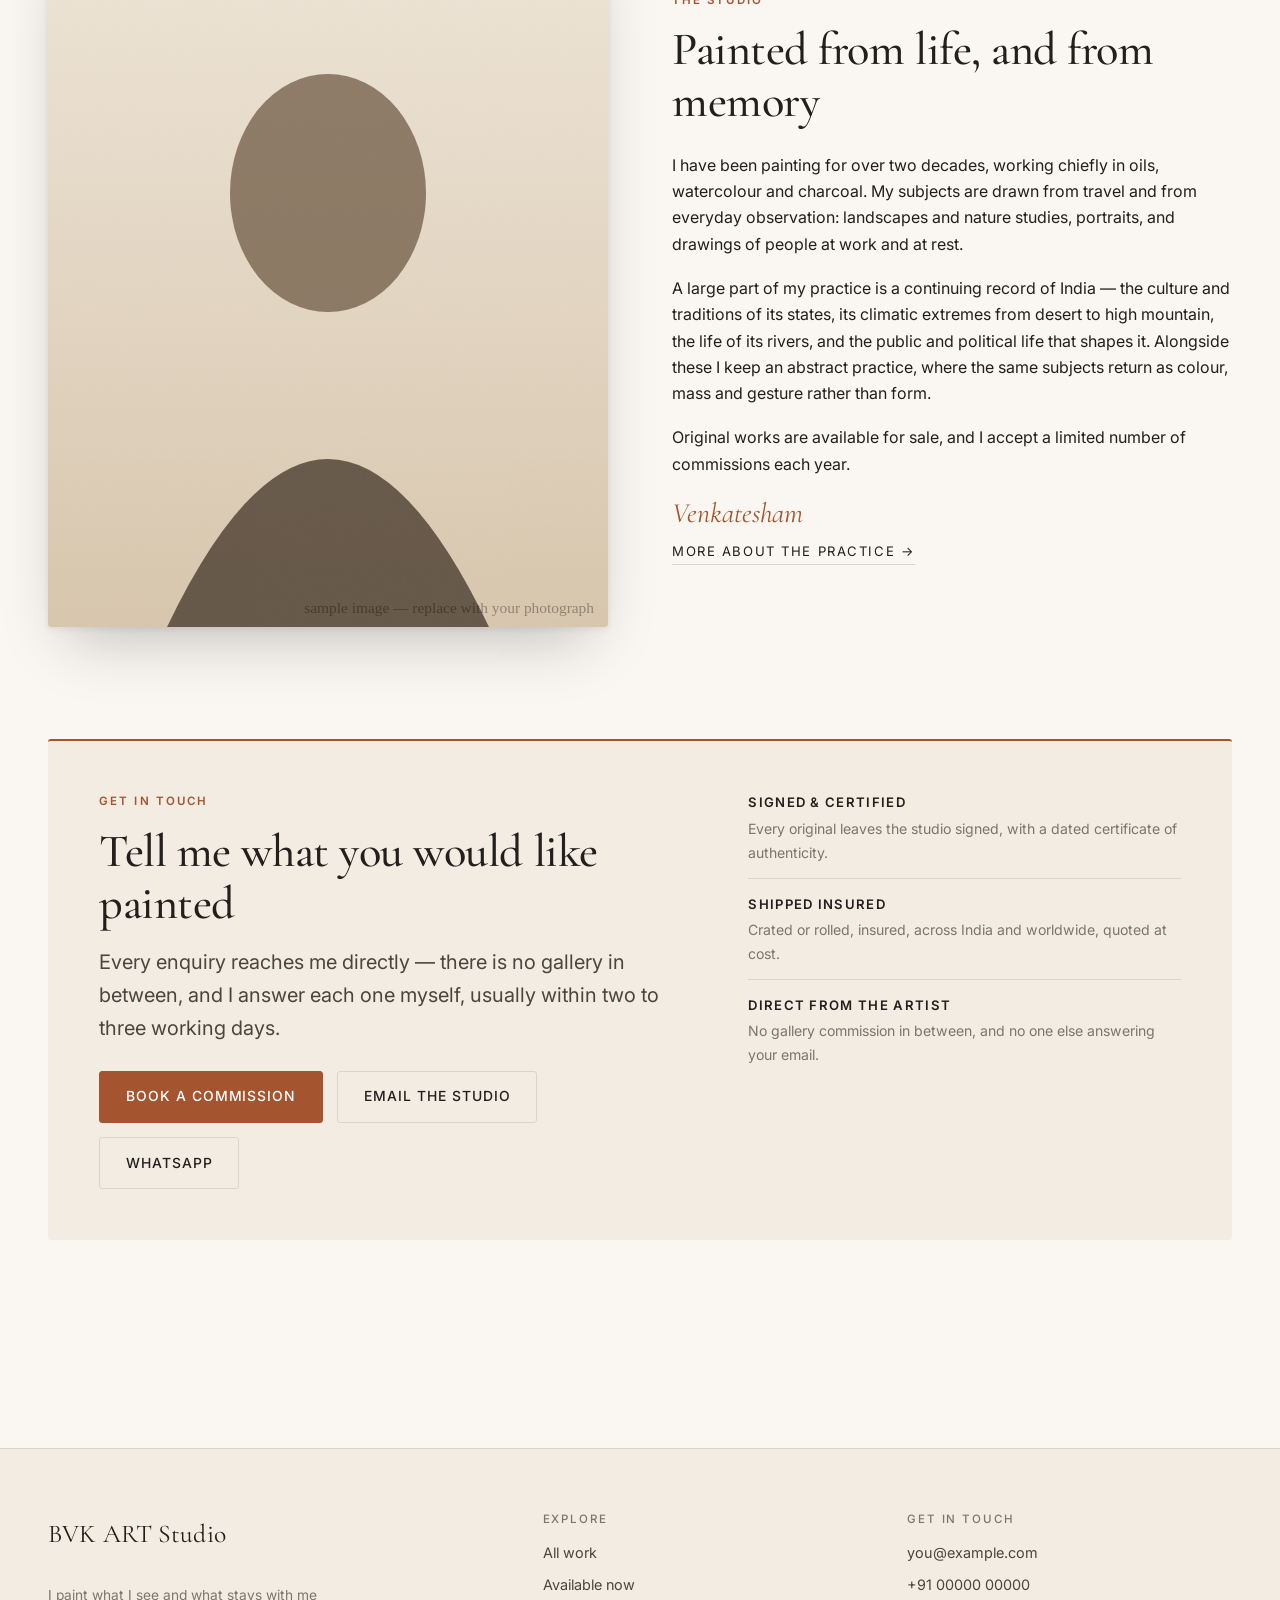
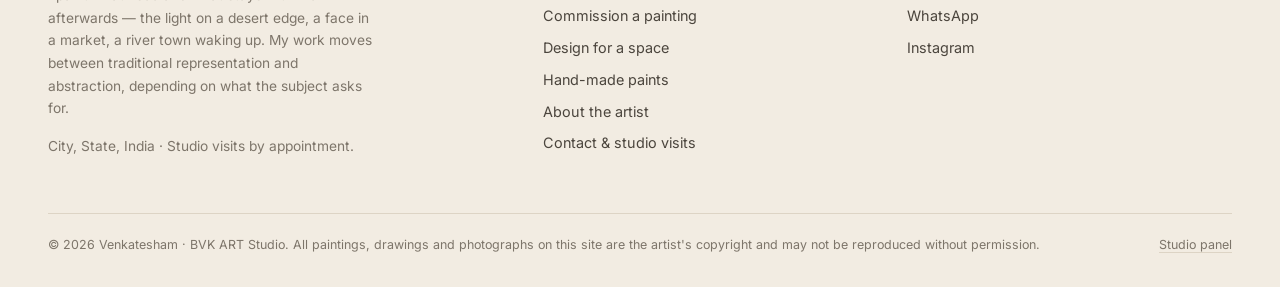
==== commit 0f249fa3: "Name the artist, and rebuild the landing page Artist: - artist.name is Venkatesham. The About page h" ====
--- a/site/index.html
+++ b/site/index.html
@@ -14,6 +14,21 @@
   <link rel="preconnect" href="https://fonts.gstatic.com" crossorigin>
   <link href="https://fonts.googleapis.com/css2?family=Cormorant+Garamond:ital,wght@0,400;0,500;0,600;1,400&family=Inter:wght@400;500;600&display=swap" rel="stylesheet">
   <link rel="stylesheet" href="assets/css/style.css">
+<script type="application/ld+json">
+{
+  "@context": "https://schema.org",
+  "@type": "ArtGallery",
+  "name": "BVK ART Studio",
+  "description": "Original paintings and drawings by Venkatesham — landscapes, portraits, human life studies, India's regional cultures, deserts, mountains, rivers and public life. Commissions, design work for spaces, and hand-made paints.",
+  "founder": { "@type": "Person", "name": "Venkatesham", "jobTitle": "Painter" },
+  "makesOffer": [
+    { "@type": "Offer", "itemOffered": { "@type": "Service", "name": "Original paintings and drawings" } },
+    { "@type": "Offer", "itemOffered": { "@type": "Service", "name": "Commissioned paintings and portraits" } },
+    { "@type": "Offer", "itemOffered": { "@type": "Service", "name": "Murals and painting schemes for spaces" } },
+    { "@type": "Offer", "itemOffered": { "@type": "Service", "name": "Hand-made pigments and paints" } }
+  ]
+}
+</script>
 </head>
 <body>
 <a class="visually-hidden" href="#main">Skip to content</a>
@@ -51,25 +66,28 @@
 <section class="hero">
   <div class="wrap hero__grid">
     <div>
-      <span class="eyebrow">Original paintings &amp; drawings</span>
+      <span class="eyebrow">BVK ART Studio · <span data-site="artist.location">City, India</span></span>
       <h1>Landscapes, portraits and the <em>many lives</em> of a country.</h1>
       <p class="lede" data-site="artist.shortBio">
         I paint what I see and what stays with me afterwards.
       </p>
       <div class="hero__actions">
         <a class="btn" href="gallery.html">View the work</a>
-        <a class="btn btn--ghost" href="commission.html">Book a commission</a>
-      </div>
+        <a class="btn btn--ghost" href="commission.html">Commission a painting</a>
+      </div>
+      <ul class="facts" id="hero-facts"></ul>
       <div class="hero__marquee" id="hero-themes"></div>
     </div>
-    <figure class="hero__figure" id="hero-figure">
-      <img src="images/works/ghats-at-first-light.svg" alt="Featured painting">
+
+    <figure class="hero__figure hero__stack" id="hero-figure">
+      <img class="hero__stack-main" src="images/works/ghats-at-first-light.svg" alt="Featured painting">
+      <img class="hero__stack-inset" src="images/works/grandmother-kutch.svg" alt="" aria-hidden="true">
       <figcaption class="hero__caption"></figcaption>
     </figure>
   </div>
 </section>
 
-<section class="section">
+<section class="section" id="work">
   <div class="wrap">
     <div class="section-head head-row reveal">
       <div>
@@ -78,33 +96,57 @@
       </div>
       <a class="link-arrow" href="gallery.html">See the full gallery</a>
     </div>
-    <div class="grid grid--3" id="featured-grid"></div>
-  </div>
-</section>
-
-<section class="section">
+    <div class="grid grid--3 grid--feature" id="featured-grid"></div>
+  </div>
+</section>
+
+<section class="section" id="ways">
+  <div class="wrap">
+    <div class="section-head reveal">
+      <span class="eyebrow">Working together</span>
+      <h2>Three ways to work with the studio</h2>
+      <p class="lede">Buy something that already exists, have something made for you, or paint
+        with the colours I grind myself.</p>
+    </div>
+    <div class="grid grid--3">
+      <a class="theme-card reveal" href="gallery.html?status=available">
+        <div><h3 class="theme-card__name">Buy a finished work</h3>
+        <p class="theme-card__blurb">Originals and studies ready to ship — signed, certified, packed and insured.</p></div>
+        <span class="theme-card__count">See what is available</span></a>
+      <a class="theme-card reveal" href="commission.html">
+        <div><h3 class="theme-card__name">Commission a painting</h3>
+        <p class="theme-card__blurb">A portrait from your photographs, a place that matters to you, a work sized to your wall.</p></div>
+        <span class="theme-card__count">Send a brief</span></a>
+      <a class="theme-card reveal" href="shop.html">
+        <div><h3 class="theme-card__name">Paint with my colours</h3>
+        <p class="theme-card__blurb">Hand-ground pigments, hand-mulled paints and grounds, made in small batches.</p></div>
+        <span class="theme-card__count">The studio shop</span></a>
+    </div>
+  </div>
+</section>
+
+<section class="section" id="subjects">
   <div class="wrap">
     <div class="section-head reveal">
       <span class="eyebrow">Subjects</span>
-      <h2>What I paint</h2>
-      <p class="lede">Eleven running series, worked in both traditional and abstract registers.
-        Every one of them is open to commission.</p>
+      <h2>Eleven running series</h2>
+      <p class="lede">Worked in both traditional and abstract registers — and every one of them
+        is open to commission.</p>
     </div>
     <div class="grid grid--3" id="theme-grid"></div>
   </div>
 </section>
 
-<section class="section">
+<section class="section" id="commission">
   <div class="wrap">
     <div class="panel panel--edge reveal">
       <div class="head-row" style="align-items:flex-start">
         <div style="max-width:52ch">
           <span class="eyebrow">Commissions</span>
           <h2 style="margin-bottom:.4em">Have something painted</h2>
-          <p class="lede">A portrait from your photographs, the landscape of a place that matters
-            to you, or a large work made to the measurements of a particular wall. Tell me the
-            subject, the size and the date you need it by — I reply to every brief with an honest
-            quote and timeline.</p>
+          <p class="lede">Tell me the subject, the size and the date you need it by. You get a written
+            quote and a completion date before anything is charged, a study to approve before the
+            painting starts, and progress photographs as it goes.</p>
           <div class="hero__actions" style="margin-top:1.5rem">
             <a class="btn btn--accent" href="commission.html">Start a commission brief</a>
             <a class="btn btn--ghost" href="commission.html#pricing">See indicative prices</a>
@@ -116,31 +158,23 @@
   </div>
 </section>
 
-
-<section class="section">
-  <div class="wrap">
-    <div class="section-head reveal">
-      <span class="eyebrow">Working together</span>
-      <h2>Three ways to work with me</h2>
-    </div>
-    <div class="grid grid--3">
-      <a class="theme-card reveal" href="gallery.html?status=available">
-        <div><h3 class="theme-card__name">Buy a finished work</h3>
-        <p class="theme-card__blurb">Originals and studies that already exist, ready to ship. Signed, certified, packed and insured.</p></div>
-        <span class="theme-card__count">See what is available</span></a>
-      <a class="theme-card reveal" href="commission.html">
-        <div><h3 class="theme-card__name">Commission a painting</h3>
-        <p class="theme-card__blurb">A portrait from your photographs, a place that matters to you, a work sized to your wall.</p></div>
-        <span class="theme-card__count">Send a brief</span></a>
-      <a class="theme-card reveal" href="spaces.html">
-        <div><h3 class="theme-card__name">Design for your space</h3>
-        <p class="theme-card__blurb">Murals and painting schemes for homes, offices, hotels and restaurants — designed from your room, not my stock.</p></div>
-        <span class="theme-card__count">For spaces</span></a>
-    </div>
-  </div>
-</section>
-
-<section class="section" id="materials-section">
+<section class="section" id="spaces">
+  <div class="wrap">
+    <div class="grid grid--2 reveal" style="gap:clamp(2rem,5vw,4rem);align-items:center">
+      <div>
+        <span class="eyebrow">For spaces</span>
+        <h2>A wall, a lobby, a whole floor</h2>
+        <p class="lede" id="spaces-intro">Murals and painting schemes designed from your room —
+          its light, its colours, the way people move through it — rather than from what is
+          already in my studio.</p>
+        <a class="link-arrow" href="spaces.html">How space work is briefed and priced</a>
+      </div>
+      <ul class="ticks" id="space-list"></ul>
+    </div>
+  </div>
+</section>
+
+<section class="section" id="materials">
   <div class="wrap">
     <div class="section-head head-row reveal">
       <div style="max-width:56ch">
@@ -154,7 +188,14 @@
   </div>
 </section>
 
-<section class="section">
+<section class="section" id="voices" hidden>
+  <div class="wrap">
+    <div class="section-head reveal"><span class="eyebrow">In their words</span><h2>What clients say</h2></div>
+    <div class="grid grid--2" id="testimonials"></div>
+  </div>
+</section>
+
+<section class="section" id="about">
   <div class="wrap">
     <div class="grid grid--2 reveal" style="align-items:center;gap:clamp(2rem,5vw,4rem)">
       <img src="images/ui/artist.svg" alt="The artist in the studio"
@@ -164,18 +205,32 @@
         <span class="eyebrow">The studio</span>
         <h2>Painted from life, and from memory</h2>
         <div data-site-html="artist.longBio"><p>Bio.</p></div>
+        <p class="signature" data-site="artist.name">Venkatesham</p>
         <a class="link-arrow" href="about.html">More about the practice</a>
       </div>
     </div>
   </div>
 </section>
 
-<section class="section">
-  <div class="wrap">
-    <div class="grid grid--3 reveal">
-      <div><h3 style="font-size:1.1rem">Signed &amp; certified</h3><p class="small muted">Every original leaves the studio signed, with a dated certificate of authenticity.</p></div>
-      <div><h3 style="font-size:1.1rem">Shipped insured</h3><p class="small muted">Crated or rolled, insured, across India and worldwide, quoted at cost.</p></div>
-      <div><h3 style="font-size:1.1rem">Direct from the artist</h3><p class="small muted">No gallery commission in between. You deal with me, and I answer every enquiry myself.</p></div>
+<section class="section" id="contact">
+  <div class="wrap">
+    <div class="closing reveal">
+      <div>
+        <span class="eyebrow">Get in touch</span>
+        <h2 style="margin-bottom:.35em">Tell me what you would like painted</h2>
+        <p class="lede" style="margin-bottom:1.6rem">Every enquiry reaches me directly — there is no
+          gallery in between, and I answer each one myself, usually within two to three working days.</p>
+        <div class="hero__actions" style="margin-top:0">
+          <a class="btn btn--accent" href="commission.html">Book a commission</a>
+          <a class="btn btn--ghost" data-site-attr="href:contact.email|mailto:" href="mailto:">Email the studio</a>
+          <a class="btn btn--ghost" data-site-attr="href:contact.whatsapp|https://wa.me/" href="#">WhatsApp</a>
+        </div>
+      </div>
+      <ul class="assurances">
+        <li><strong>Signed &amp; certified</strong><span>Every original leaves the studio signed, with a dated certificate of authenticity.</span></li>
+        <li><strong>Shipped insured</strong><span>Crated or rolled, insured, across India and worldwide, quoted at cost.</span></li>
+        <li><strong>Direct from the artist</strong><span>No gallery commission in between, and no one else answering your email.</span></li>
+      </ul>
     </div>
   </div>
 </section>
@@ -212,7 +267,7 @@
       </div>
     </div>
     <div class="footer__bottom">
-      <span>© <span id="year">2026</span> <span data-site="artist.studio">BVK ART Studio</span>. All images are the artist's copyright and may not be reproduced without permission.</span>
+      <span>© <span id="year">2026</span> <span data-site="artist.name">Venkatesham</span> · <span data-site="artist.studio">BVK ART Studio</span>. All paintings, drawings and photographs on this site are the artist's copyright and may not be reproduced without permission.</span>
       <span><a href="admin.html">Studio panel</a></span>
     </div>
   </div>
@@ -227,29 +282,41 @@
 (function () {
   var S = window.Studio, works = S.works();
 
-  // Hero: the newest featured work
+  /* ---- hero: the newest featured work, with a second work stacked behind -- */
   var featured = works.filter(function (w) { return w.featured; });
   var hero = featured[0] || works[0];
+  var second = featured.filter(function (w) { return w !== hero; })[0] || works[1];
   if (hero) {
     var fig = document.getElementById("hero-figure");
-    fig.querySelector("img").src = hero.image;
-    fig.querySelector("img").alt = hero.title + " — " + hero.medium;
+    var main = fig.querySelector(".hero__stack-main");
+    main.src = hero.image;
+    main.alt = hero.title + " — " + hero.medium;
+    if (second) fig.querySelector(".hero__stack-inset").src = second.image;
     fig.querySelector("figcaption").innerHTML =
       "<strong>" + S.esc(hero.title) + "</strong>, " + S.esc(hero.year) + "<br>" +
       '<span class="muted">' + S.esc(hero.medium) + "</span>";
-    fig.style.cursor = "zoom-in";
-    fig.addEventListener("click", function () { S.lightbox(hero.image, hero.title + " — " + hero.medium); });
+    main.style.cursor = "zoom-in";
+    main.addEventListener("click", function () { S.lightbox(hero.image, hero.title + " — " + hero.medium); });
   }
 
-  // Hero theme list
+  /* ---- three facts, taken from the real data rather than written by hand -- */
+  var forSale = works.filter(function (w) { return w.status === "available" && w.price; });
+  var cheapest = forSale.length ? Math.min.apply(null, forSale.map(function (w) { return w.price; })) : null;
+  var facts = [];
+  if (cheapest) facts.push("Originals from " + S.money(cheapest));
+  facts.push(forSale.length + " works available now");
+  facts.push("Commissions open");
+  document.getElementById("hero-facts").innerHTML =
+    facts.map(function (f) { return "<li>" + S.esc(f) + "</li>"; }).join("");
+
   document.getElementById("hero-themes").innerHTML =
     (S.site.themes || []).slice(0, 6).map(function (t) { return "<span>" + S.esc(t.name) + "</span>"; }).join("");
 
-  // Featured grid
-  var pick = (featured.length ? featured : works).slice(0, 6);
+  /* ---- selected work: the first card runs wide ---------------------------- */
+  var pick = (featured.length ? featured : works).slice(0, 5);
   S.renderCards(document.getElementById("featured-grid"), pick);
 
-  // Theme grid with live counts
+  /* ---- the eleven series, with live counts -------------------------------- */
   document.getElementById("theme-grid").innerHTML = (S.site.themes || []).map(function (t) {
     var n = S.countByTheme(t.id);
     return '<a class="theme-card reveal" href="gallery.html?theme=' + encodeURIComponent(t.id) + '">' +
@@ -258,27 +325,47 @@
       '<span class="theme-card__count">' + (n ? n + (n === 1 ? " work" : " works") : "Open to commission") + "</span></a>";
   }).join("");
 
-  // Commission steps preview
   document.getElementById("home-steps").innerHTML =
     (S.site.commissionSteps || []).slice(0, 3).map(function (s) {
       return '<li class="step"><div><h3>' + S.esc(s.title) + "</h3><p>" + S.esc(s.text) + "</p></div></li>";
     }).join("");
 
-  // Featured hand-made materials
+  /* ---- for spaces --------------------------------------------------------- */
+  var sp = S.site.spaces || {};
+  if (sp.show === false) {
+    document.getElementById("spaces").hidden = true;
+  } else {
+    if (sp.intro) document.getElementById("spaces-intro").textContent = sp.intro;
+    document.getElementById("space-list").innerHTML = (sp.types || []).map(function (t) {
+      return "<li><strong>" + S.esc(t.name) + "</strong><span>" + S.esc(t.blurb) + "</span></li>";
+    }).join("");
+  }
+
+  /* ---- the studio shop ---------------------------------------------------- */
   var shop = S.site.shop || {};
   var products = (window.PRODUCTS || []).filter(function (p) { return p.featured; });
   if (!products.length) products = (window.PRODUCTS || []).slice(0, 3);
-  var strip = document.getElementById("materials-strip");
-  if (!shop.show || !products.length) {
-    document.getElementById("materials-section").hidden = true;
+  if (shop.show === false || !products.length) {
+    document.getElementById("materials").hidden = true;
   } else {
-    strip.innerHTML = products.slice(0, 3).map(function (p) {
+    document.getElementById("materials-strip").innerHTML = products.slice(0, 3).map(function (p) {
       return '<a class="card reveal" href="shop.html#p-' + encodeURIComponent(p.id) + '">' +
         '<div class="card__frame"><img src="' + S.esc(p.image) + '" alt="' + S.esc(p.name) +
           '" loading="lazy" style="aspect-ratio:1/1;object-fit:cover"></div>' +
-        '<div class="card__body"><h3 class="card__title">' + S.esc(p.name) + '</h3>' +
-        '<p class="card__meta">' + S.esc(p.unit || "") + '</p>' +
-        '<p class="card__price">' + S.money(p.price) + '</p></div></a>';
+        '<div class="card__body"><h3 class="card__title">' + S.esc(p.name) + "</h3>" +
+        '<p class="card__meta">' + S.esc(p.unit || "") + "</p>" +
+        '<p class="card__price">' + S.money(p.price) + "</p></div></a>";
+    }).join("");
+  }
+
+  /* ---- testimonials appear only once real ones are added to site.js ------- */
+  var voices = S.site.testimonials || [];
+  if (voices.length) {
+    document.getElementById("voices").hidden = false;
+    document.getElementById("testimonials").innerHTML = voices.map(function (v) {
+      return '<figure class="voice reveal"><blockquote>' + S.esc(v.quote) + "</blockquote>" +
+        "<figcaption>" + S.esc(v.who) + (v.where ? ' <span class="muted">· ' + S.esc(v.where) + "</span>" : "") +
+        "</figcaption></figure>";
     }).join("");
   }
 
--- a/site/assets/css/style.css
+++ b/site/assets/css/style.css
@@ -417,3 +417,55 @@
 .admin-tabs { display: flex; gap: .5rem; margin-bottom: 1.6rem; border-bottom: 1px solid var(--rule); padding-bottom: 1rem; }
 .admin-tabs .chip { font-size: .82rem; padding: .5rem 1.1rem; }
 .order-bar.is-parked { opacity: 0; pointer-events: none; transform: translate(-50%, 140%); transition: opacity var(--t), transform var(--t); }
+
+/* =============================================================================
+   Landing page
+   ========================================================================== */
+.facts { list-style: none; display: flex; flex-wrap: wrap; gap: .5rem 1.5rem; padding: 0; margin: 1.8rem 0 0; }
+.facts li { font-size: .82rem; letter-spacing: .04em; color: var(--ink-2); display: flex; align-items: center; gap: .5rem; }
+.facts li::before { content: ""; width: 6px; height: 6px; border-radius: 50%; background: var(--accent); flex: none; }
+
+/* two works, one behind the other — the studio wall, not a stock photo */
+.hero__stack { position: relative; }
+/* these need .hero__stack in front of them to beat the plain `.hero__figure img` rule */
+.hero__stack .hero__stack-main { width: 100%; aspect-ratio: 4 / 5; object-fit: cover; border-radius: var(--radius); box-shadow: var(--shadow-lift); }
+.hero__stack .hero__stack-inset {
+  position: absolute; right: -1.7rem; bottom: -2.4rem; width: 36%; height: auto; aspect-ratio: 3 / 4;
+  object-fit: cover; border-radius: var(--radius); box-shadow: var(--shadow-lift);
+  border: 6px solid var(--paper); z-index: 2;
+}
+.hero__stack .hero__caption { z-index: 3; }
+@media (max-width: 900px) { .hero__stack-inset { display: none; } }
+
+/* the first work in the selected row is given the space it deserves */
+@media (min-width: 900px) {
+  .grid--feature > .card:first-child { grid-column: span 2; }
+  .grid--feature > .card:first-child .card__frame img { aspect-ratio: 16 / 11; object-fit: cover; }
+  .grid--feature > .card:first-child .card__title { font-size: 1.6rem; }
+}
+
+.ticks { list-style: none; padding: 0; margin: 0; border-top: 1px solid var(--rule); }
+.ticks li { display: grid; gap: .2rem; padding: 1rem 0; border-bottom: 1px solid var(--rule); }
+.ticks strong { font-family: var(--serif); font-size: 1.15rem; font-weight: 500; }
+.ticks span { font-size: .89rem; color: var(--ink-3); }
+
+.signature {
+  font-family: var(--serif); font-style: italic; font-size: 1.75rem; color: var(--accent);
+  margin: 1.4rem 0 .6rem; line-height: 1;
+}
+
+.closing {
+  display: grid; grid-template-columns: 1.15fr .85fr; gap: clamp(2rem, 5vw, 4rem);
+  background: var(--paper-2); border-radius: var(--radius); padding: clamp(1.8rem, 4.5vw, 3.2rem);
+  border-top: 2px solid var(--accent);
+}
+@media (max-width: 860px) { .closing { grid-template-columns: 1fr; } }
+.assurances { list-style: none; padding: 0; margin: 0; display: grid; align-content: start; }
+.assurances li { display: grid; gap: .2rem; padding: .9rem 0; border-top: 1px solid var(--rule); }
+.assurances li:first-child { border-top: 0; padding-top: 0; }
+.assurances strong { font-size: .82rem; letter-spacing: .1em; text-transform: uppercase; font-weight: 600; }
+.assurances span { font-size: .88rem; color: var(--ink-3); }
+
+.voice { margin: 0; background: var(--paper-2); border-left: 2px solid var(--accent); border-radius: 0 var(--radius) var(--radius) 0; padding: 1.4rem 1.6rem; }
+.voice blockquote { font-family: var(--serif); font-size: 1.25rem; line-height: 1.4; margin: 0 0 .8rem; }
+.voice figcaption { font-size: .84rem; color: var(--ink-2); }
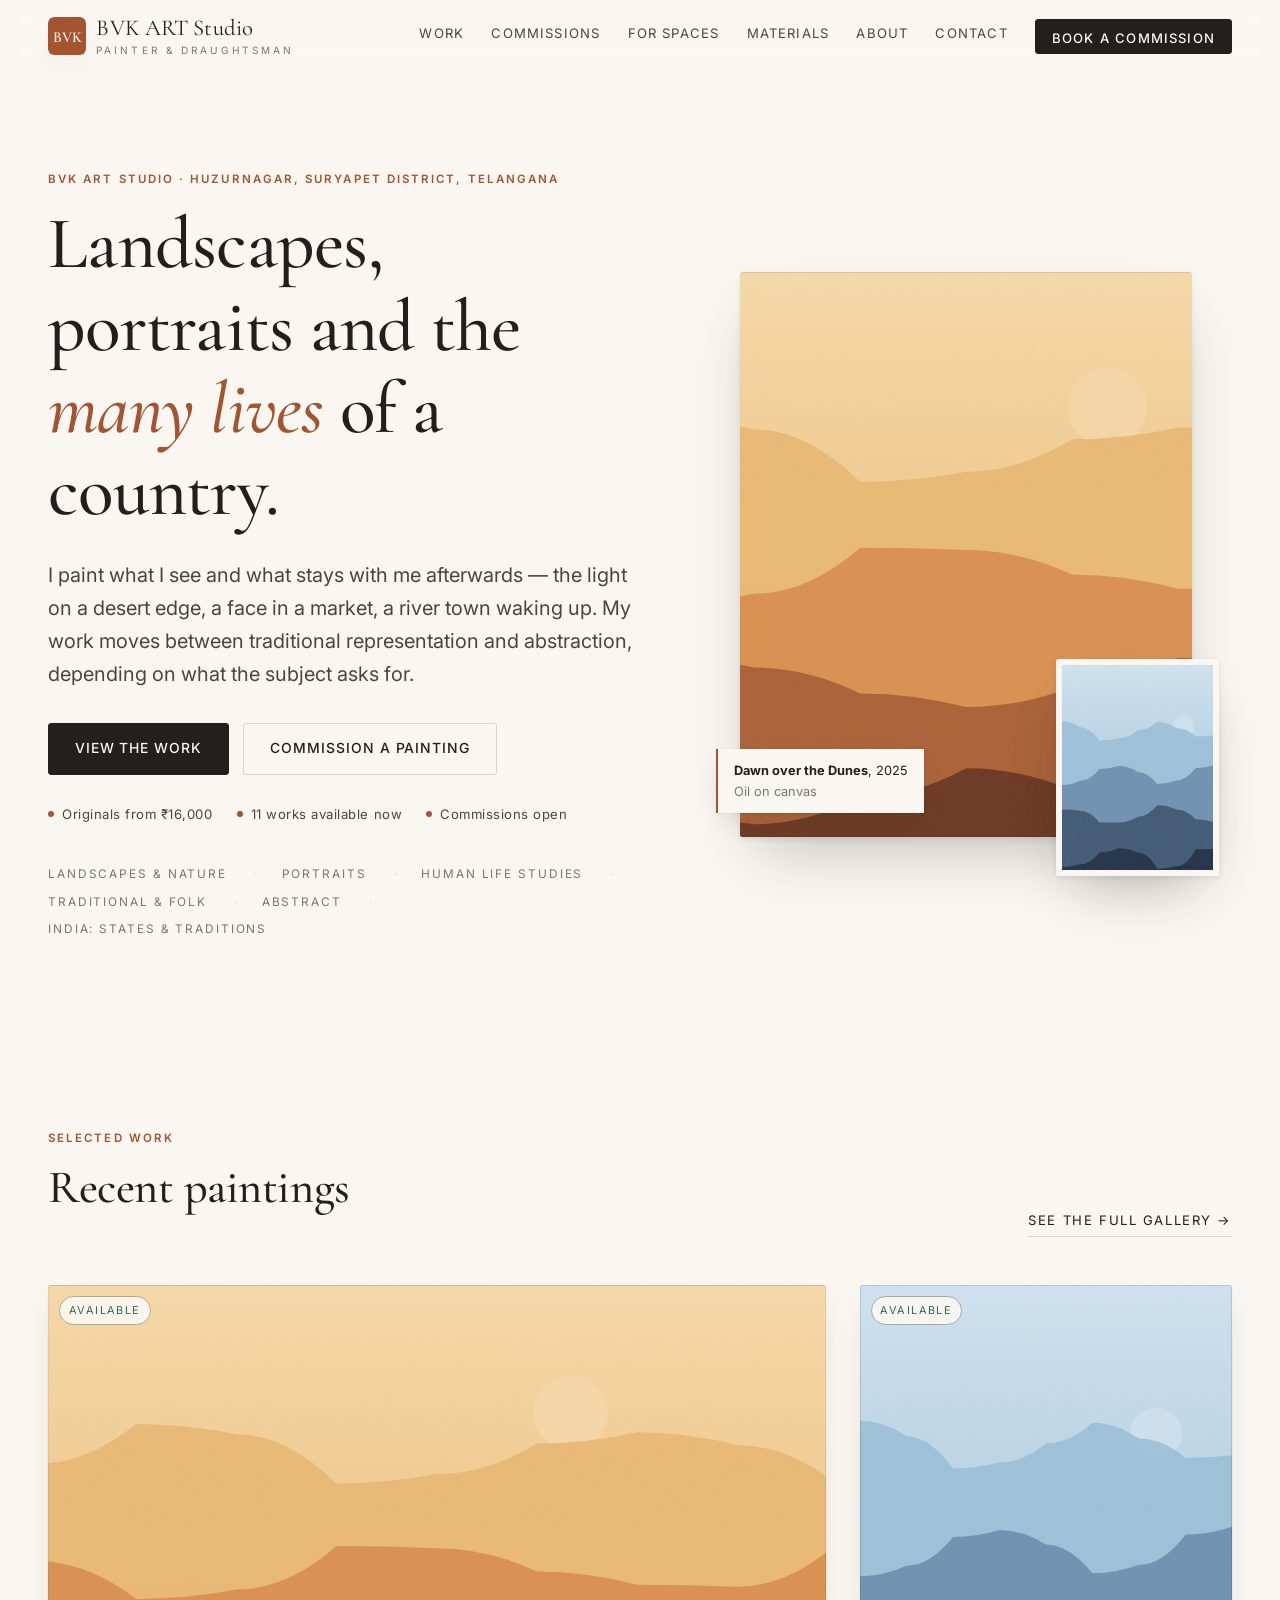
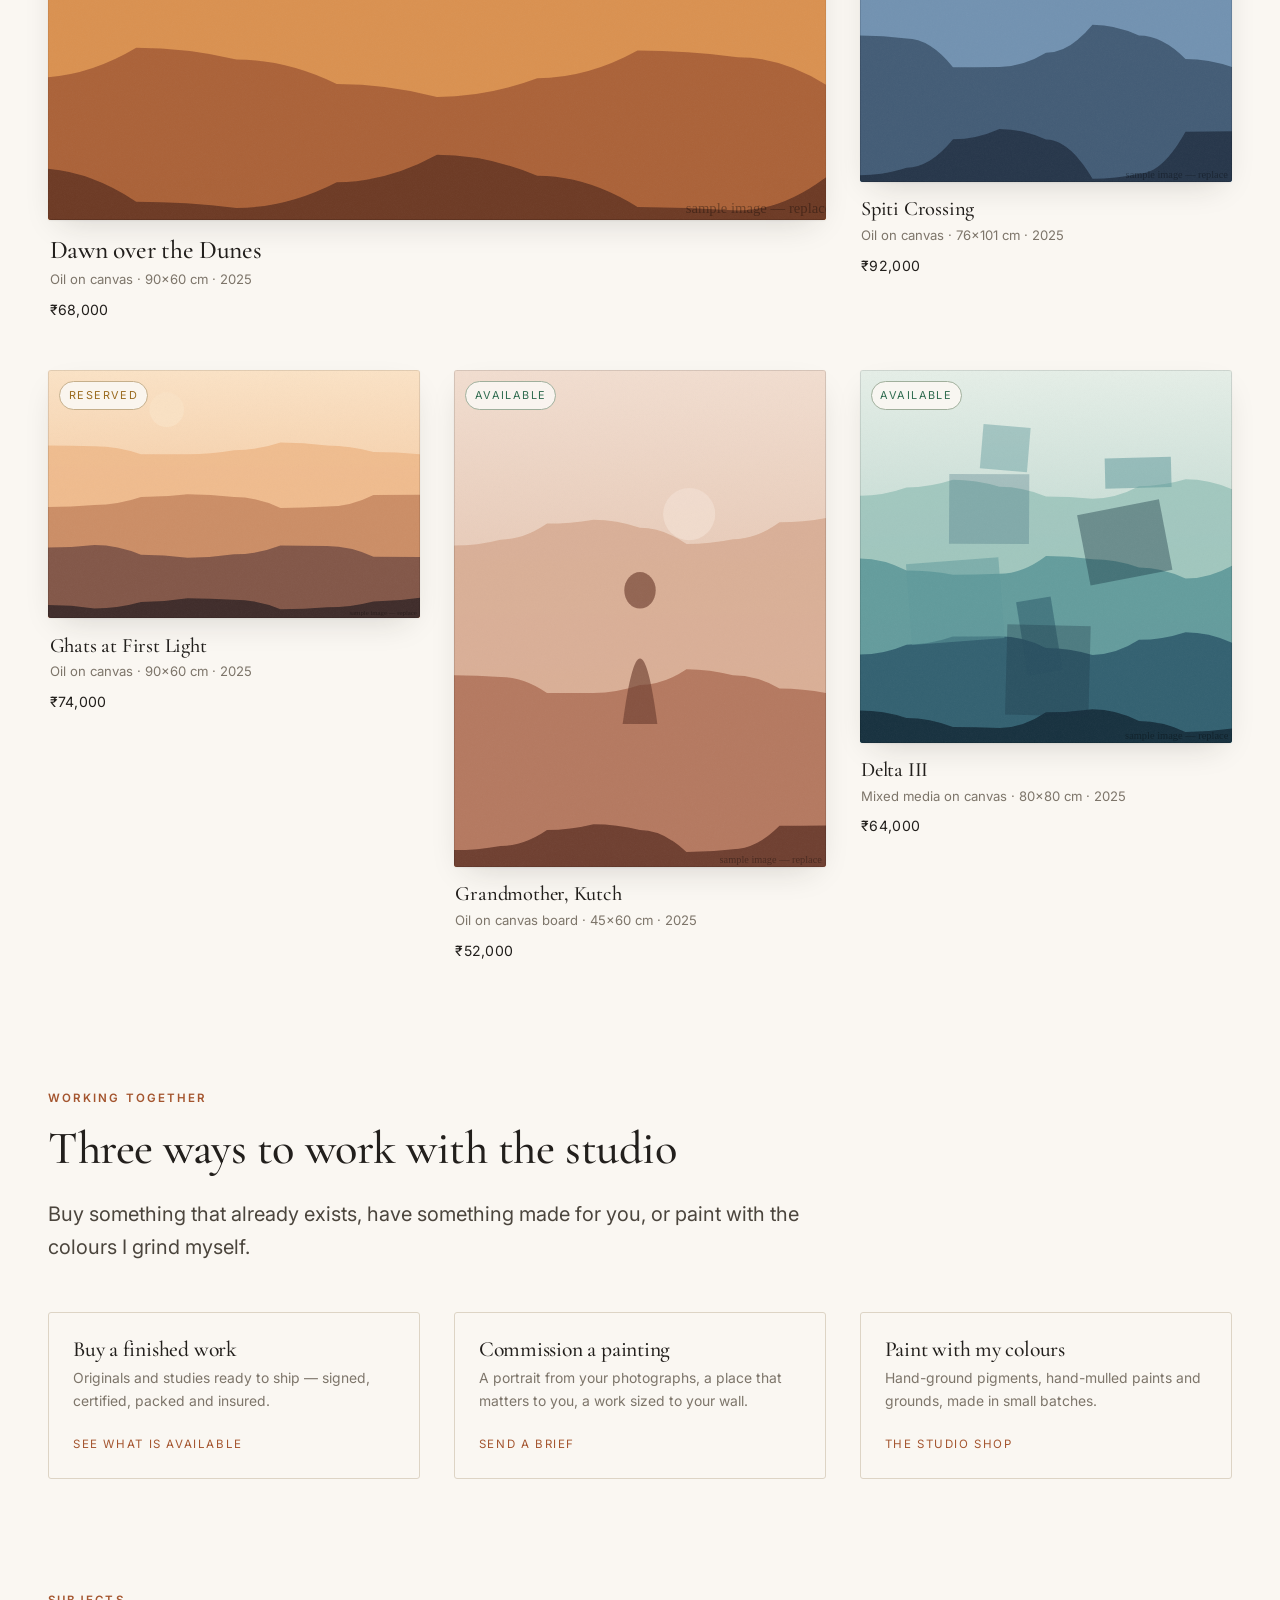
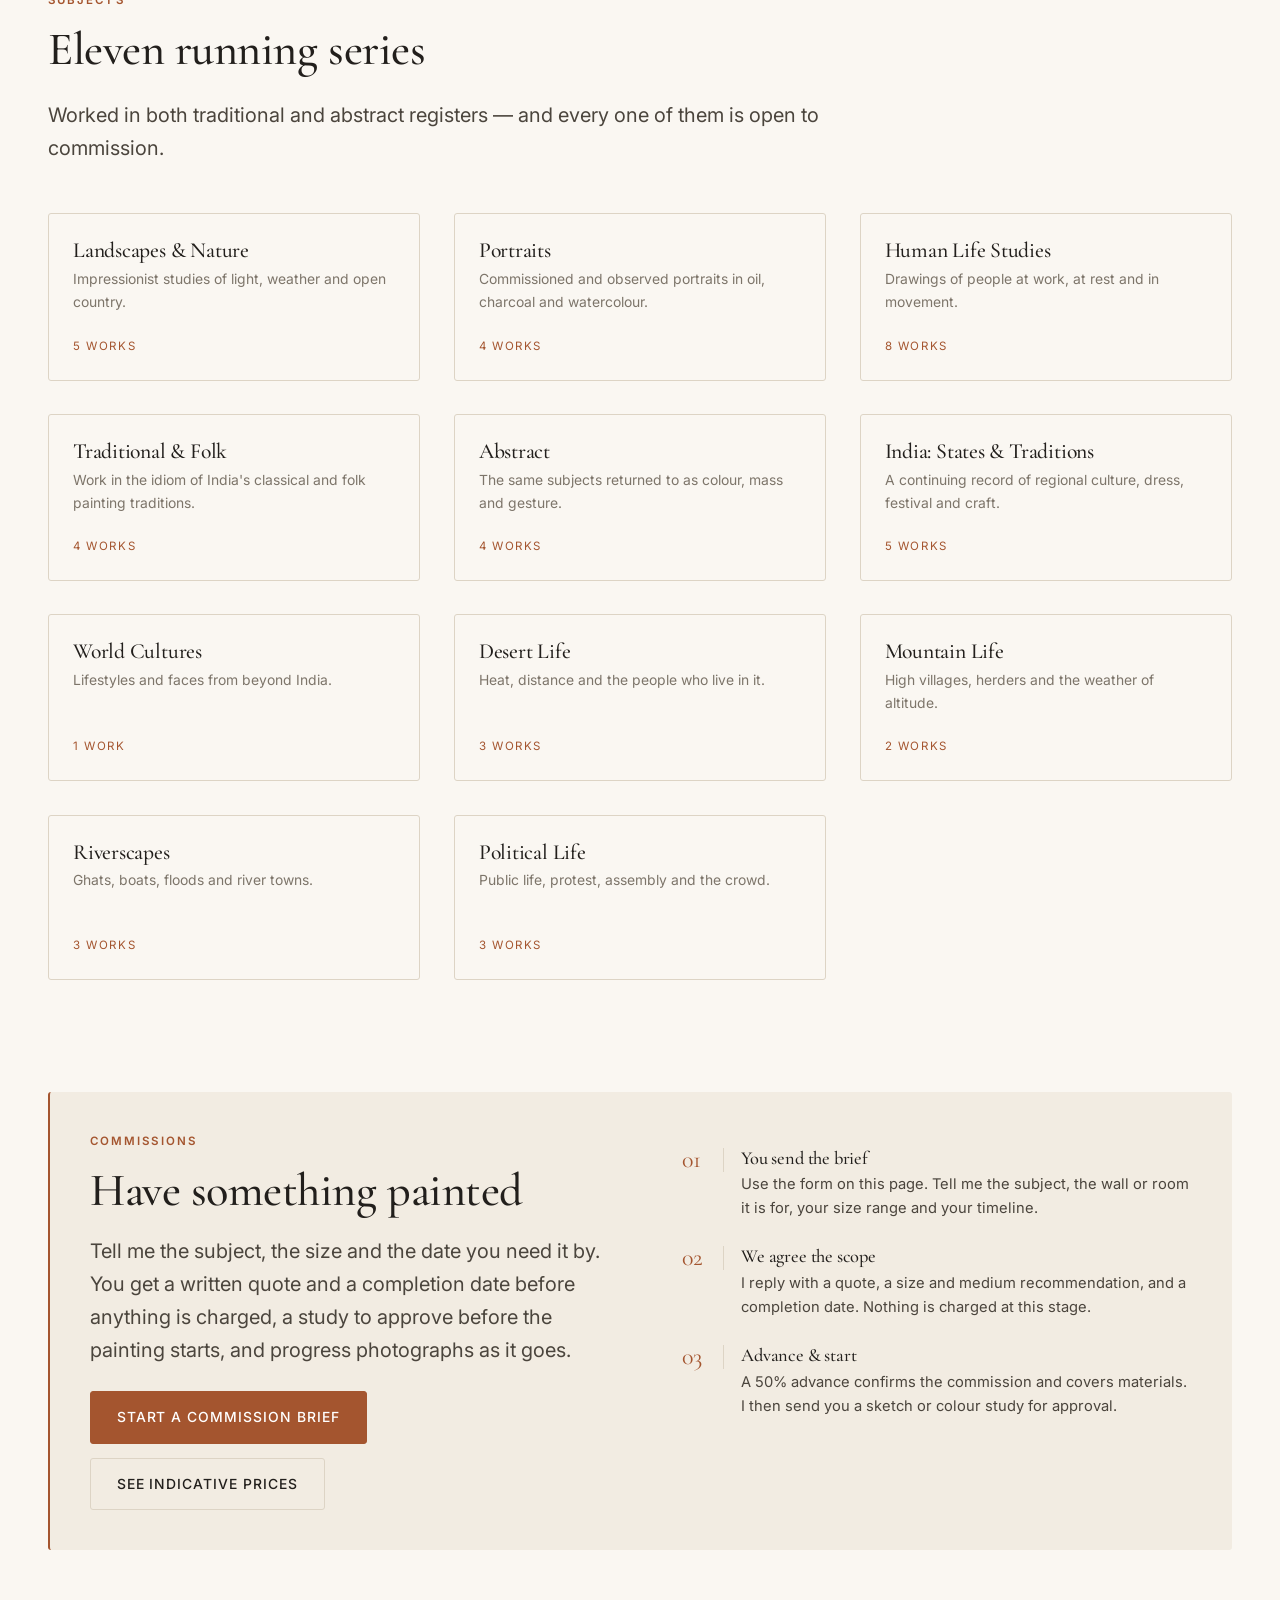
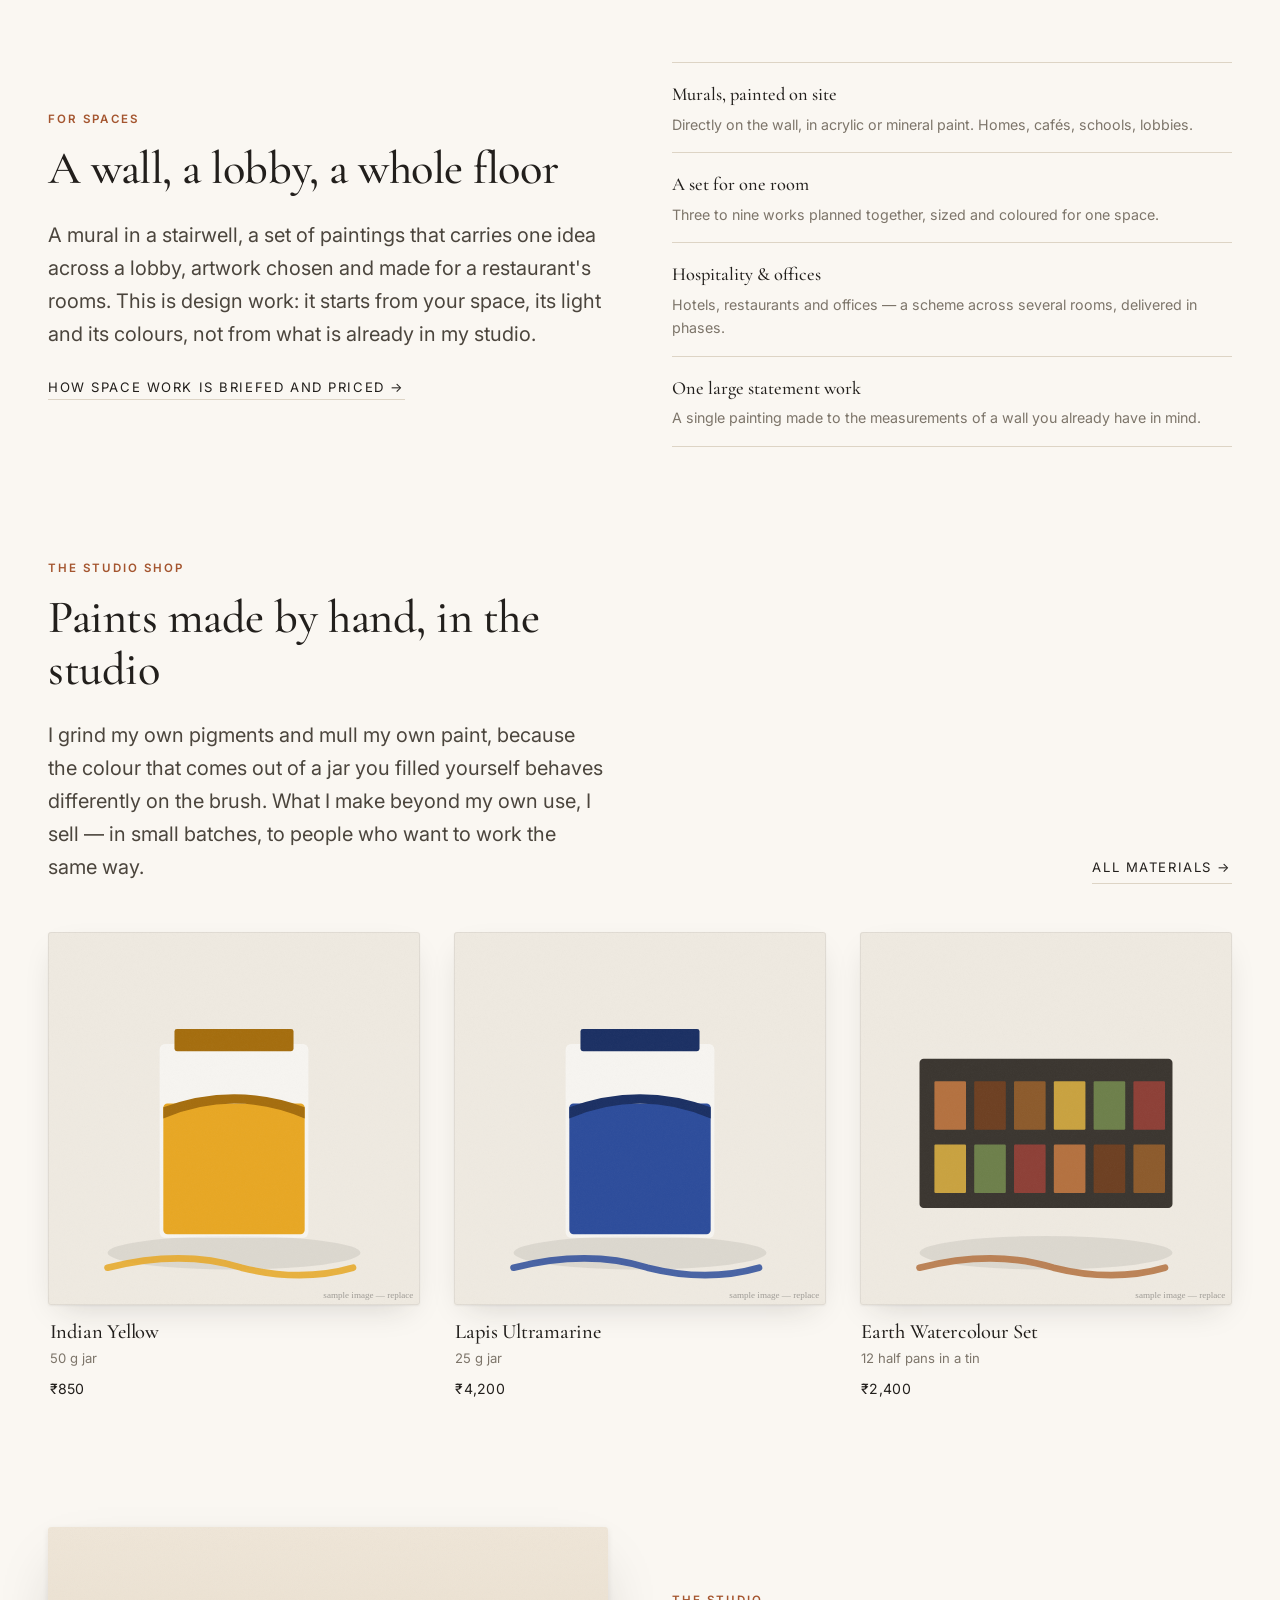
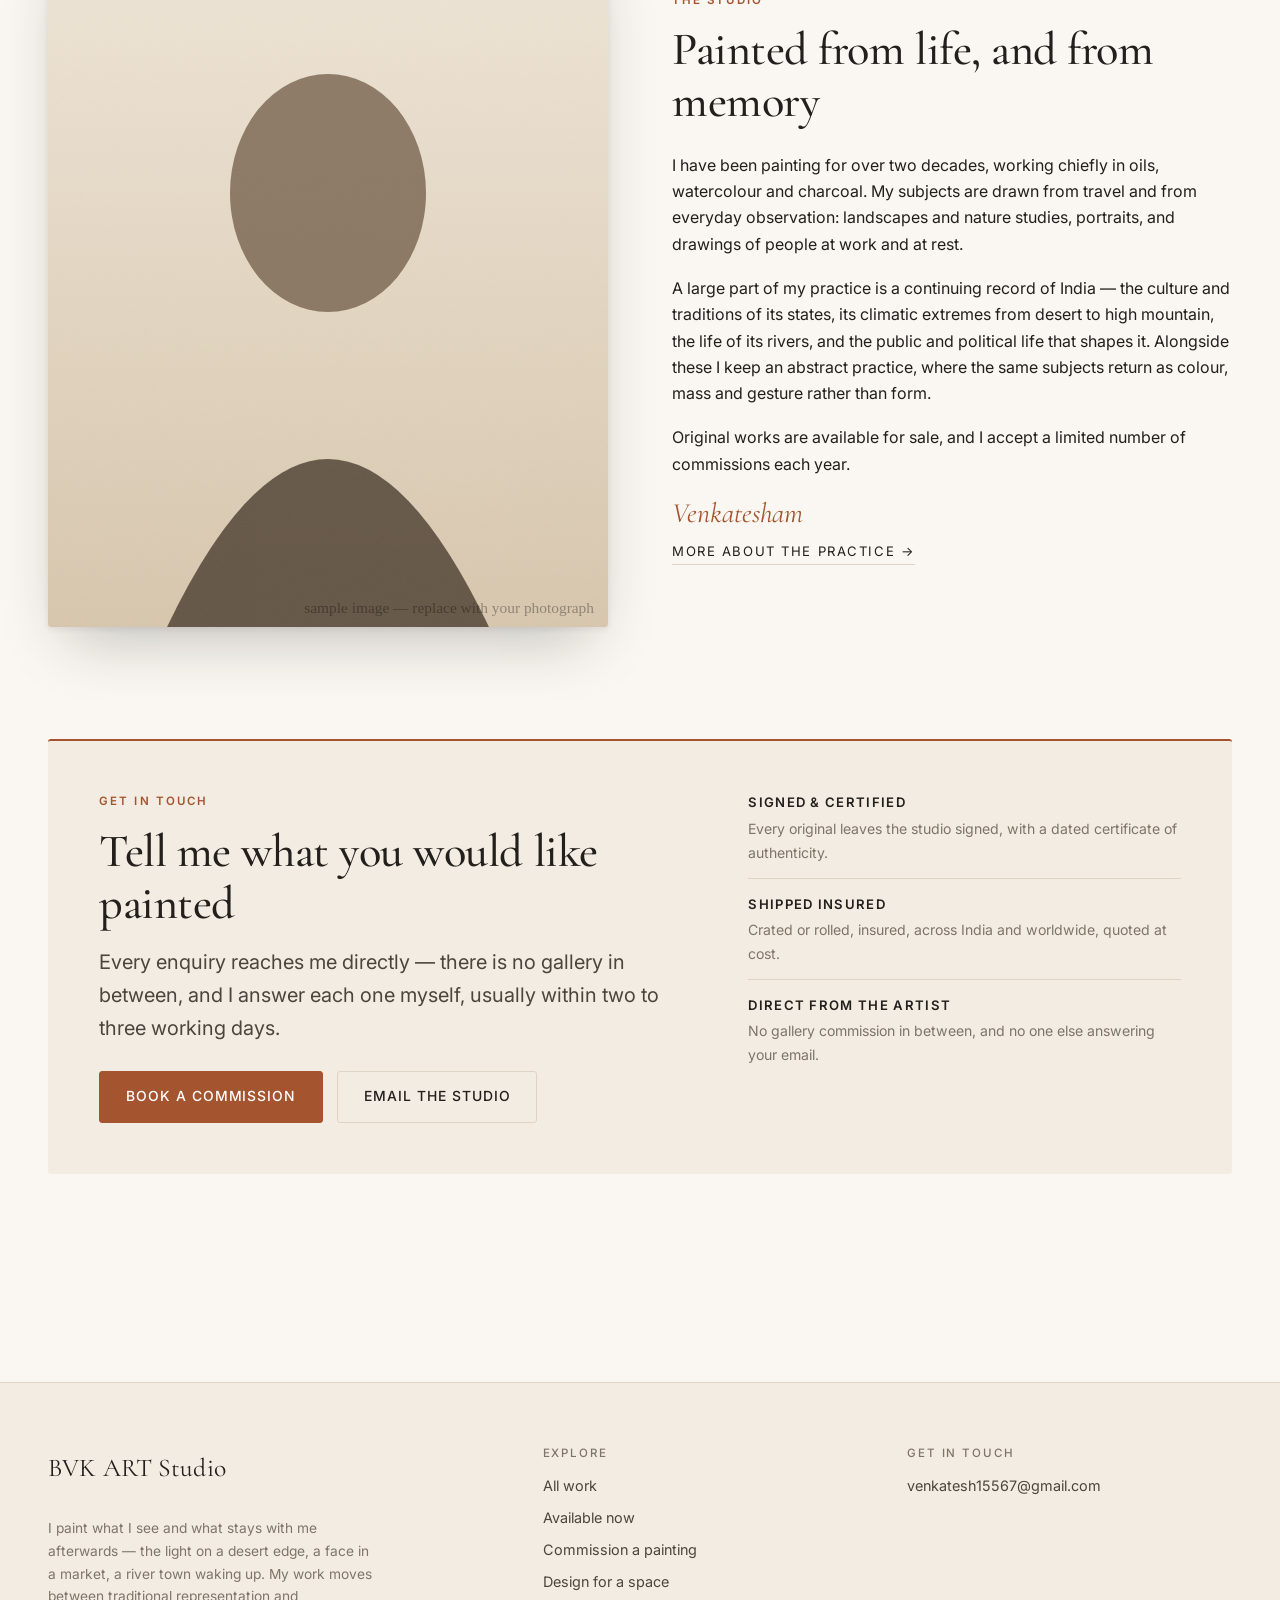
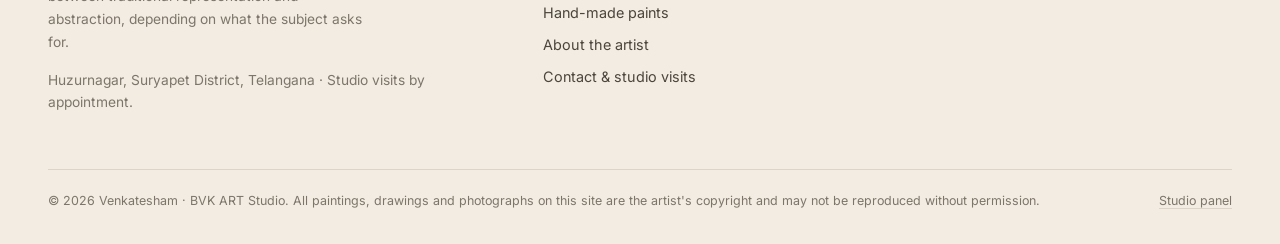
==== commit 27fc0ffc: "Real contact details, and automatic photograph improvement Contact: - Email is venkatesh15567@gmail." ====
--- a/site/index.html
+++ b/site/index.html
@@ -280,7 +280,9 @@
 
 <script>
 (function () {
-  var S = window.Studio, works = S.works();
+  var S = window.Studio;
+  /* the front page is the shop window: only works with a photograph belong on it */
+  var works = S.works().filter(function (w) { return w.image; });
 
   /* ---- hero: the newest featured work, with a second work stacked behind -- */
   var featured = works.filter(function (w) { return w.featured; });
--- a/site/assets/css/style.css
+++ b/site/assets/css/style.css
@@ -469,3 +469,12 @@
 .voice { margin: 0; background: var(--paper-2); border-left: 2px solid var(--accent); border-radius: 0 var(--radius) var(--radius) 0; padding: 1.4rem 1.6rem; }
 .voice blockquote { font-family: var(--serif); font-size: 1.25rem; line-height: 1.4; margin: 0 0 .8rem; }
 .voice figcaption { font-size: .84rem; color: var(--ink-2); }
+
+/* an entry that is written up but not yet photographed */
+.card__awaiting, .work__image .card__awaiting {
+  display: grid; place-items: center; aspect-ratio: 4 / 5; width: 100%;
+  background:
+    repeating-linear-gradient(45deg, var(--paper-2) 0 12px, var(--paper-3) 12px 24px);
+  color: var(--ink-3); text-align: center; font-size: .8rem; letter-spacing: .12em;
+  text-transform: uppercase; line-height: 1.6;
+}
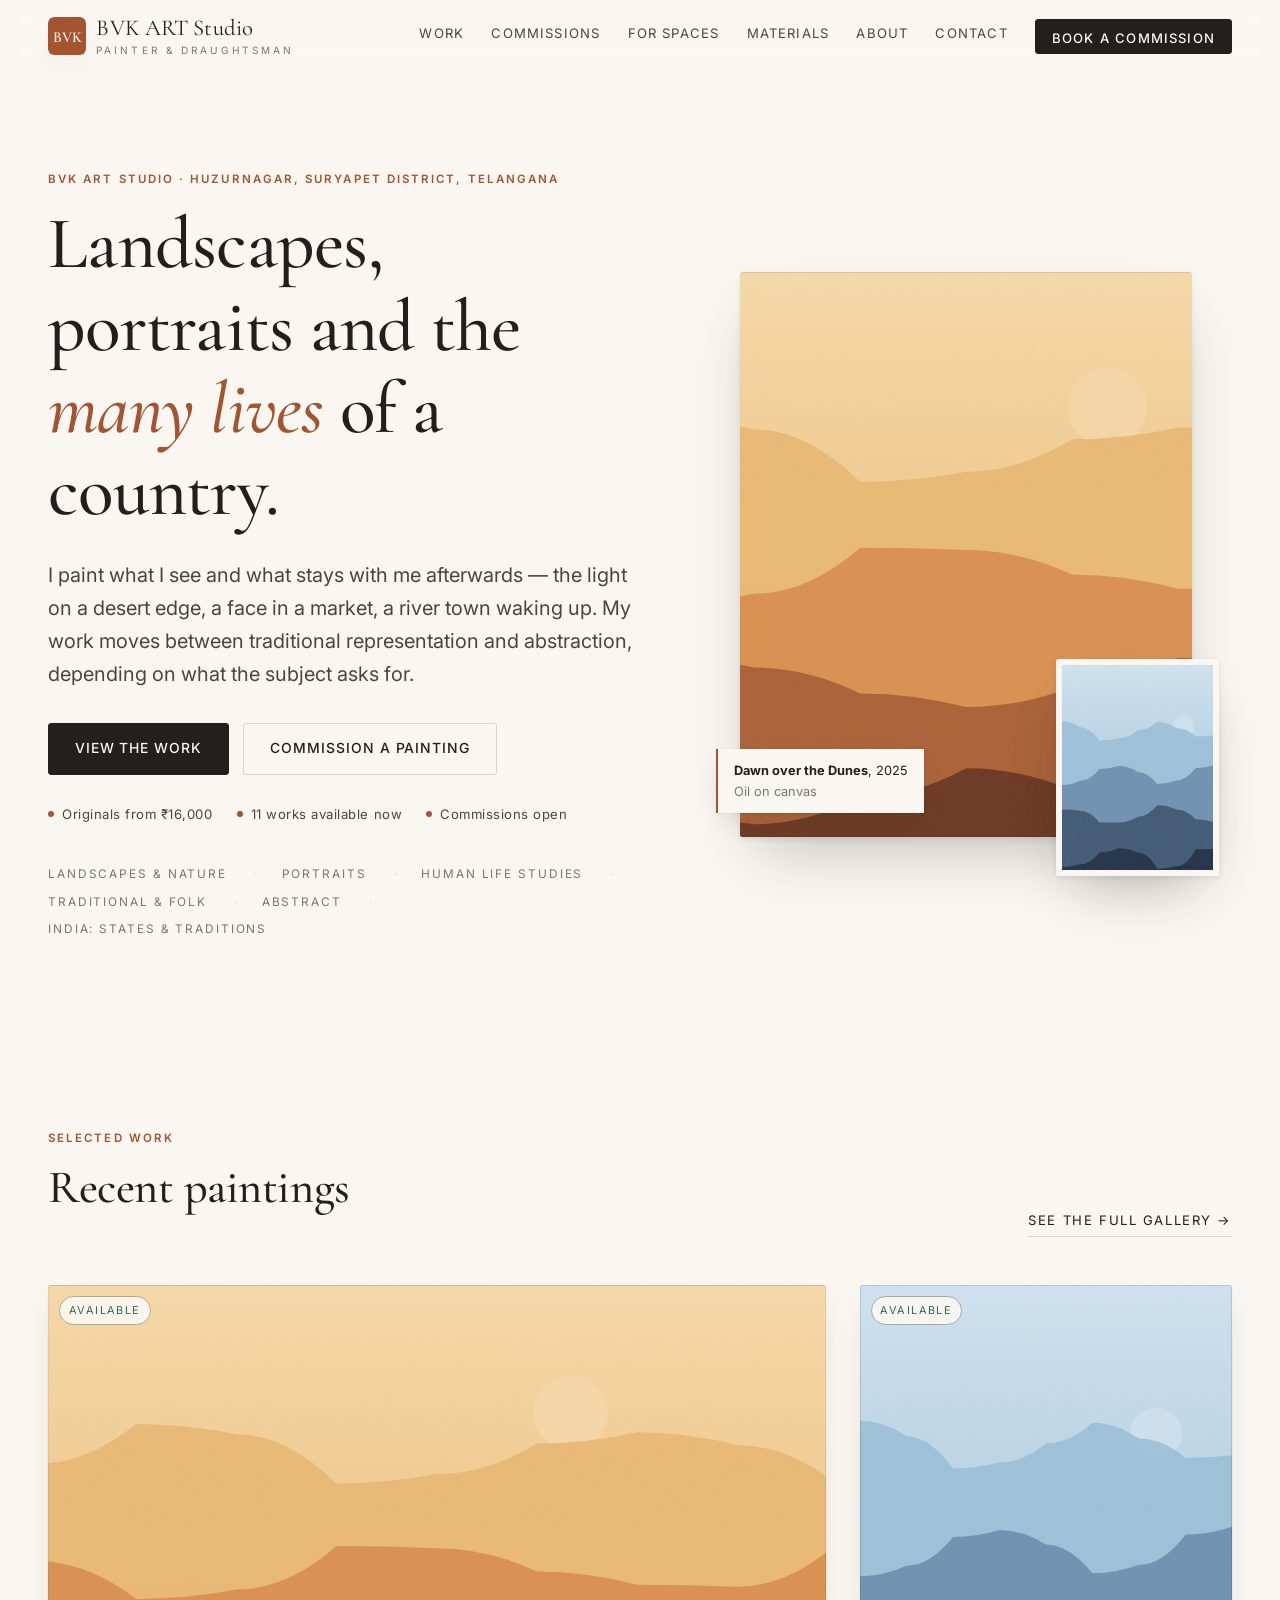
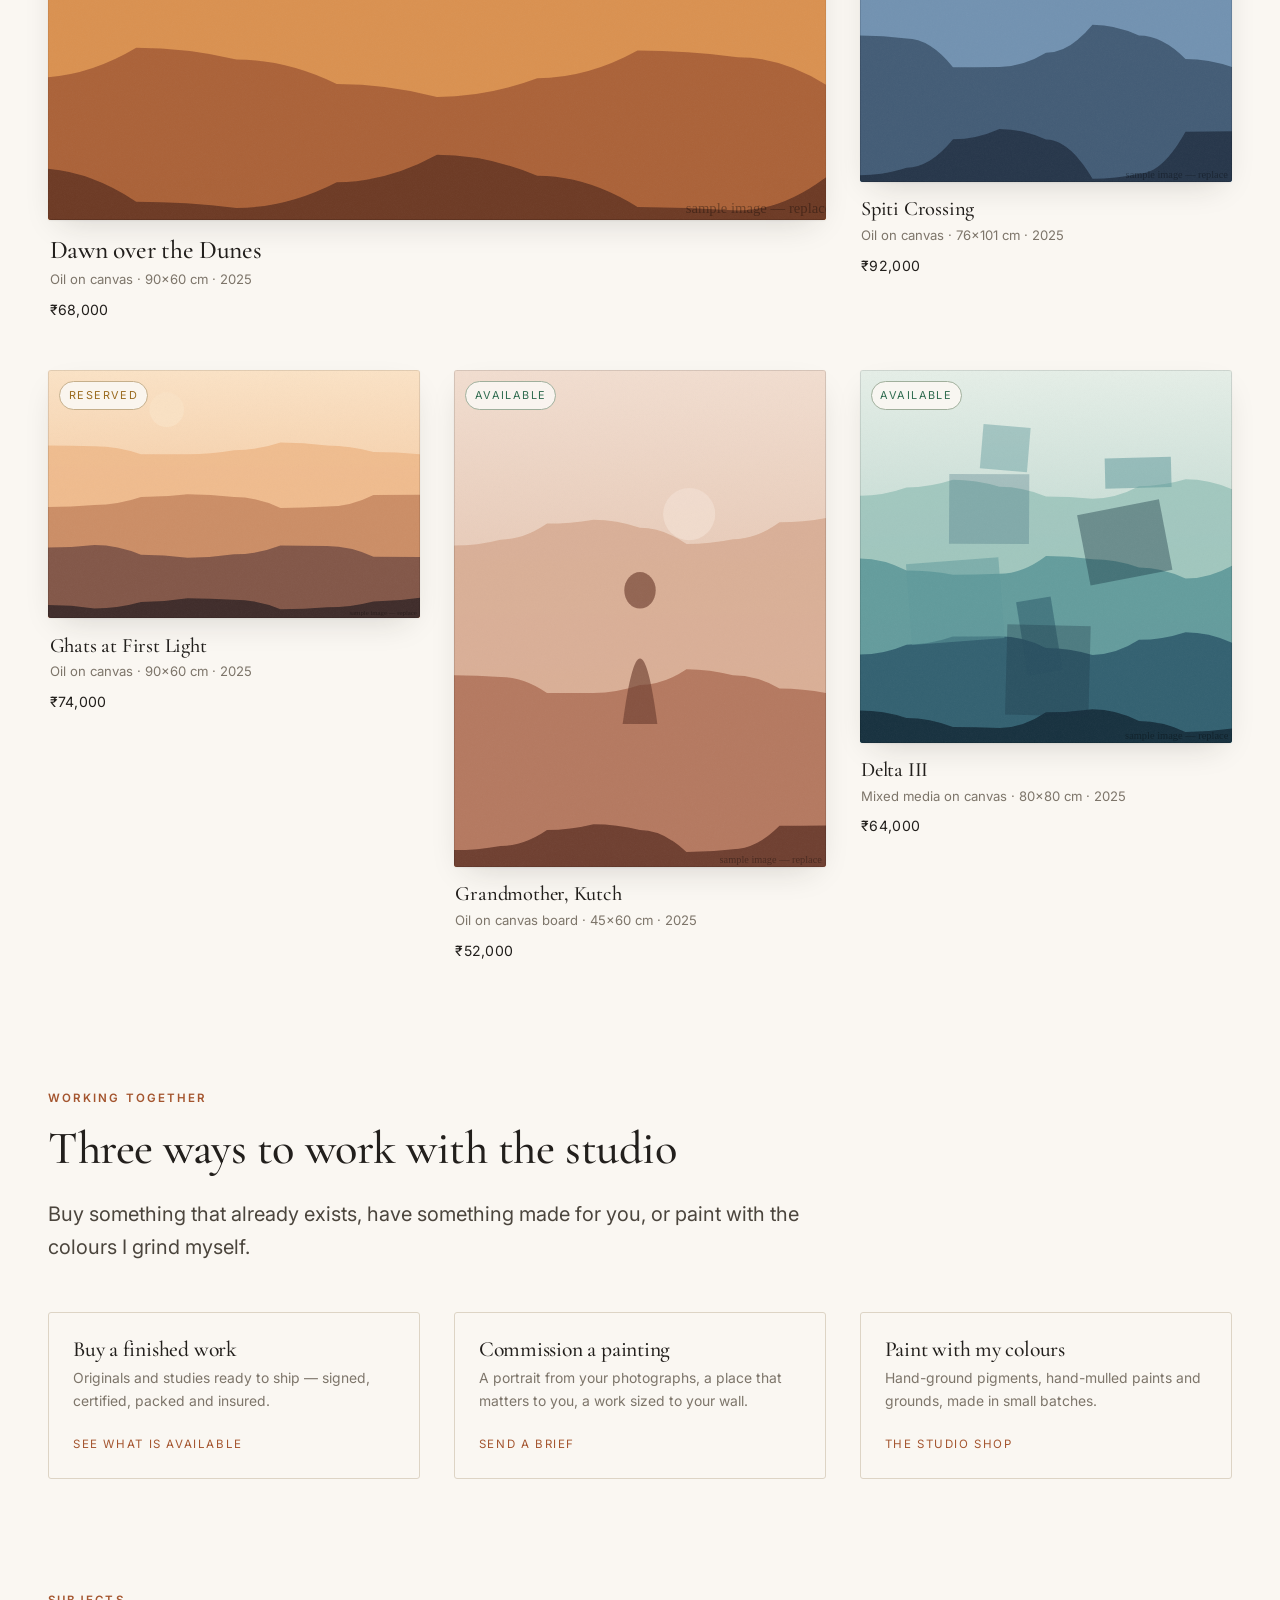
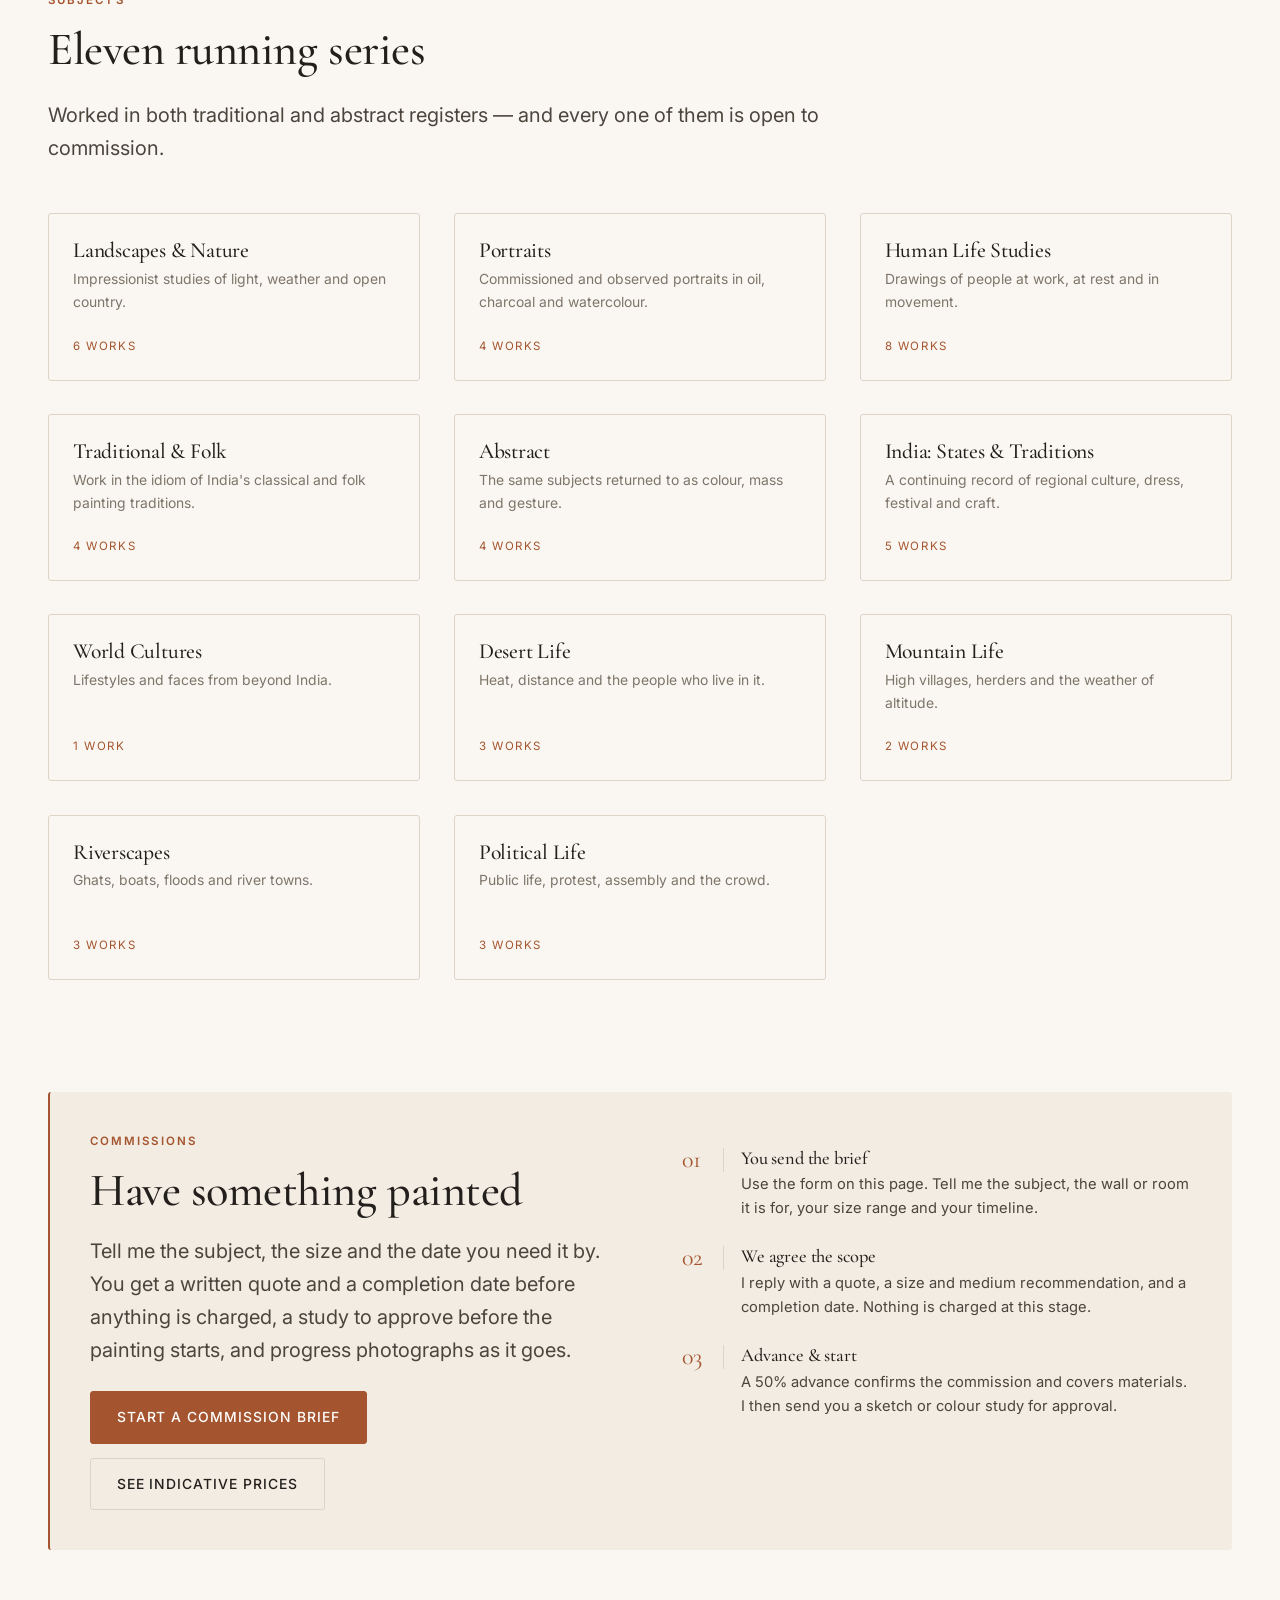
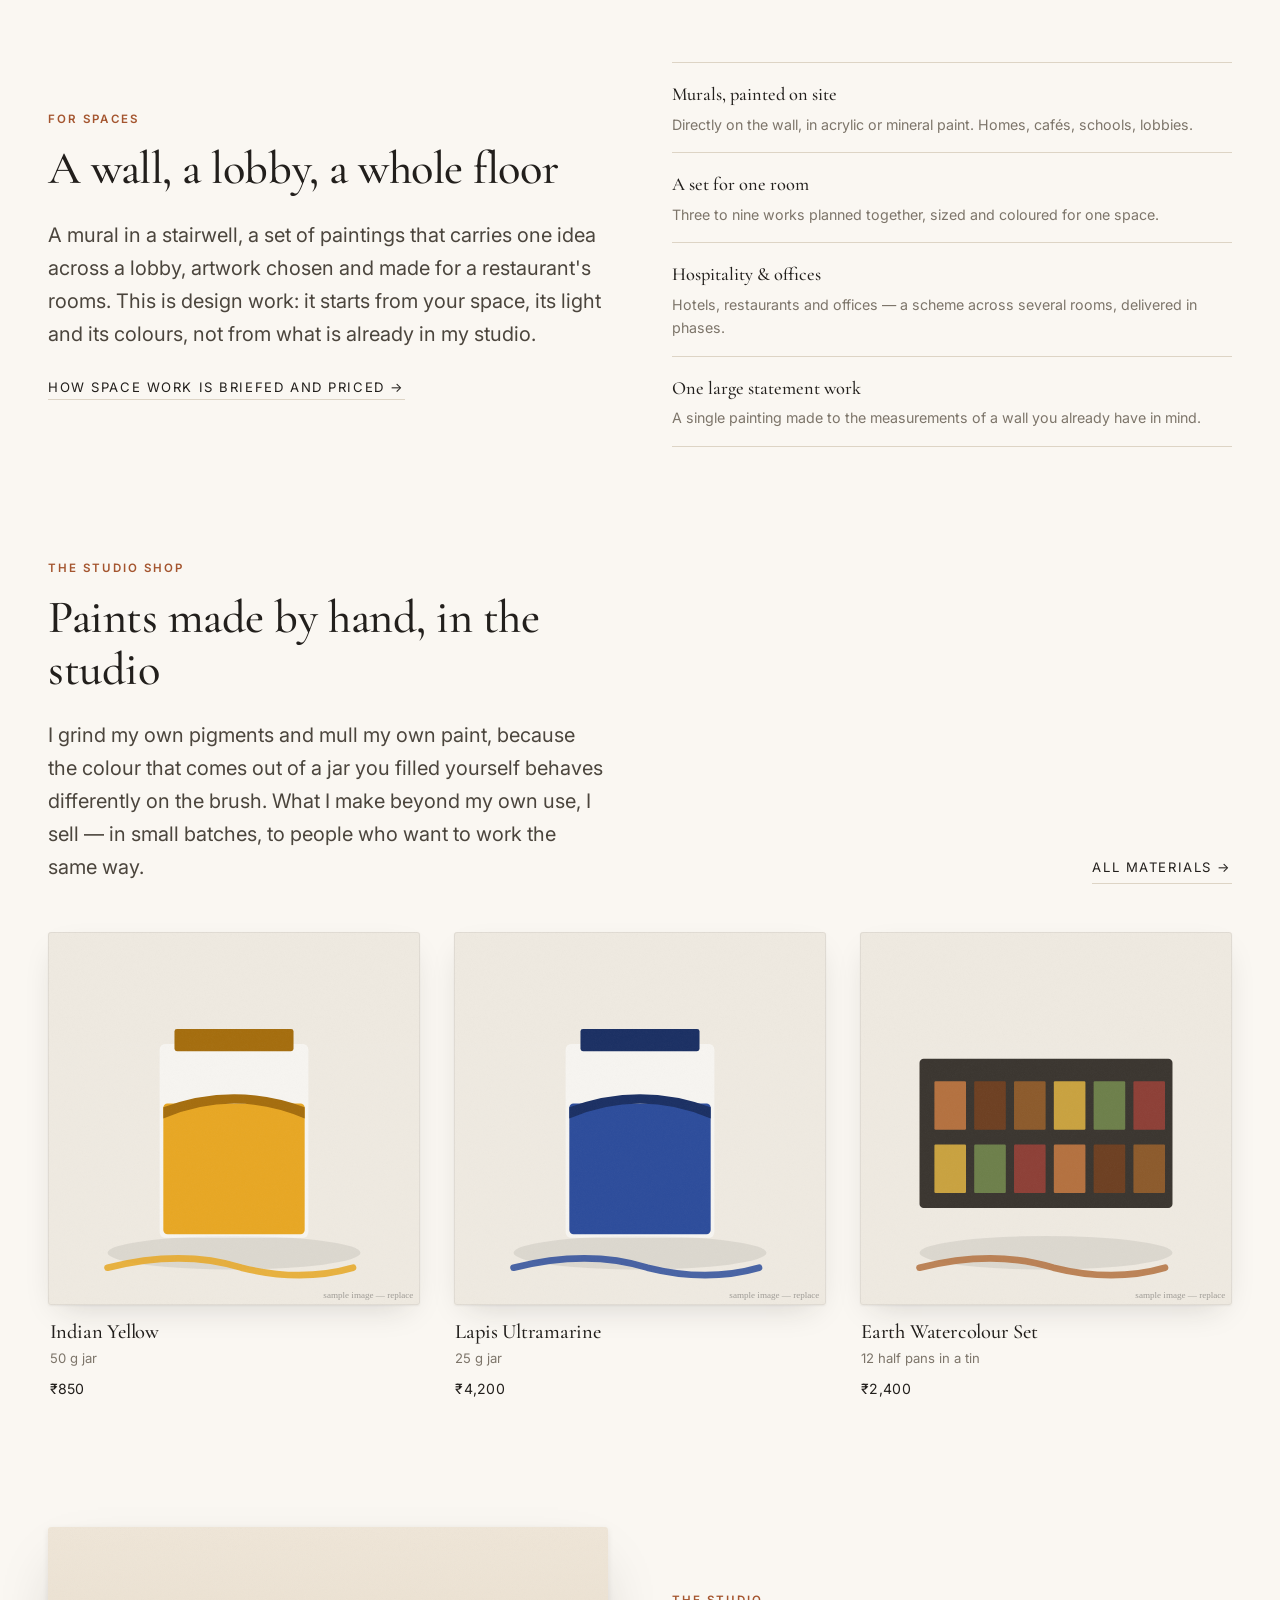
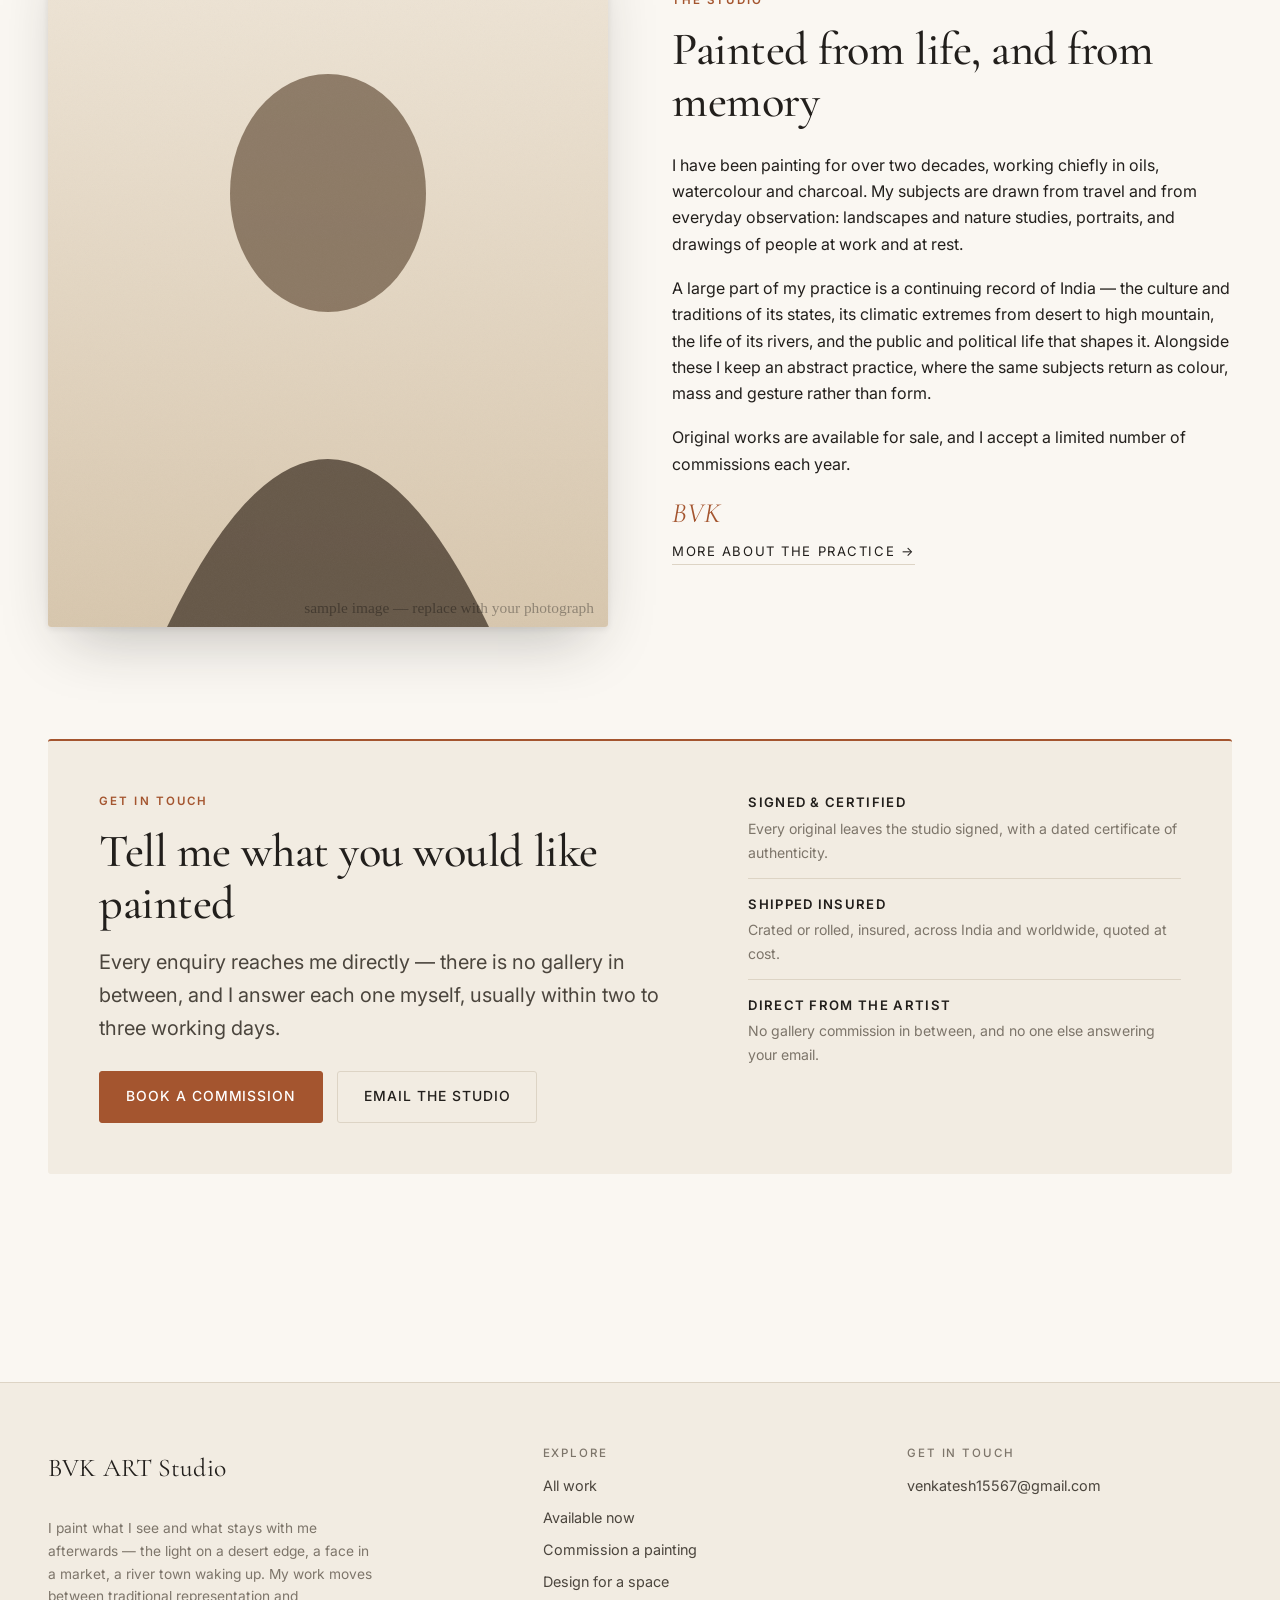
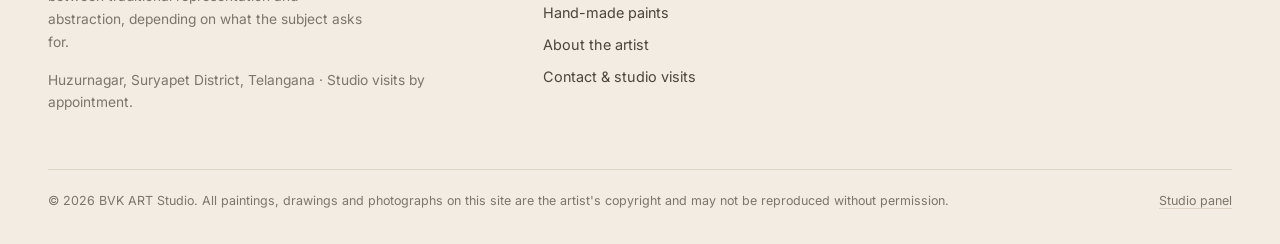
==== commit 02a915de: "Sign the work BVK, and add a command-line photo tool - artist.name is BVK. The copyright line is now" ====
--- a/site/index.html
+++ b/site/index.html
@@ -267,7 +267,7 @@
       </div>
     </div>
     <div class="footer__bottom">
-      <span>© <span id="year">2026</span> <span data-site="artist.name">Venkatesham</span> · <span data-site="artist.studio">BVK ART Studio</span>. All paintings, drawings and photographs on this site are the artist's copyright and may not be reproduced without permission.</span>
+      <span>© <span id="year">2026</span> <span id="copyline">BVK ART Studio</span>. All paintings, drawings and photographs on this site are the artist's copyright and may not be reproduced without permission.</span>
       <span><a href="admin.html">Studio panel</a></span>
     </div>
   </div>
